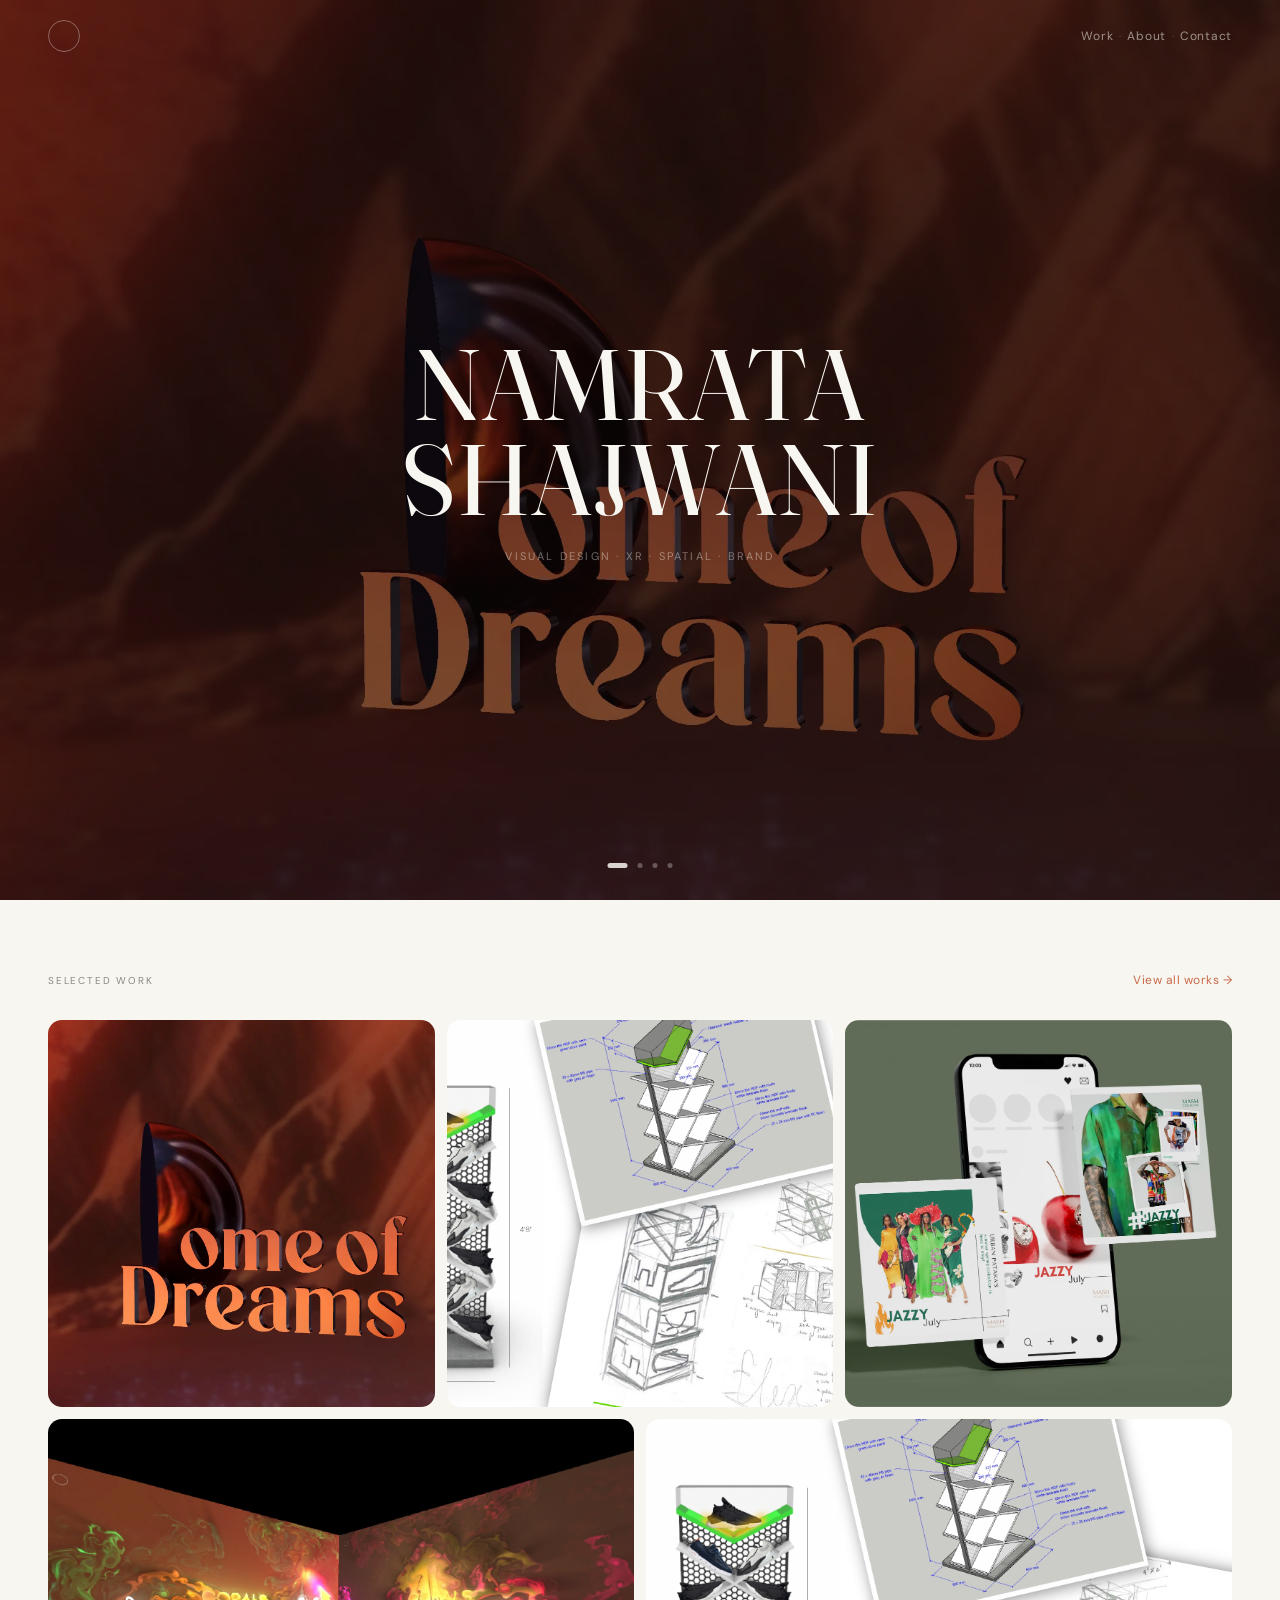
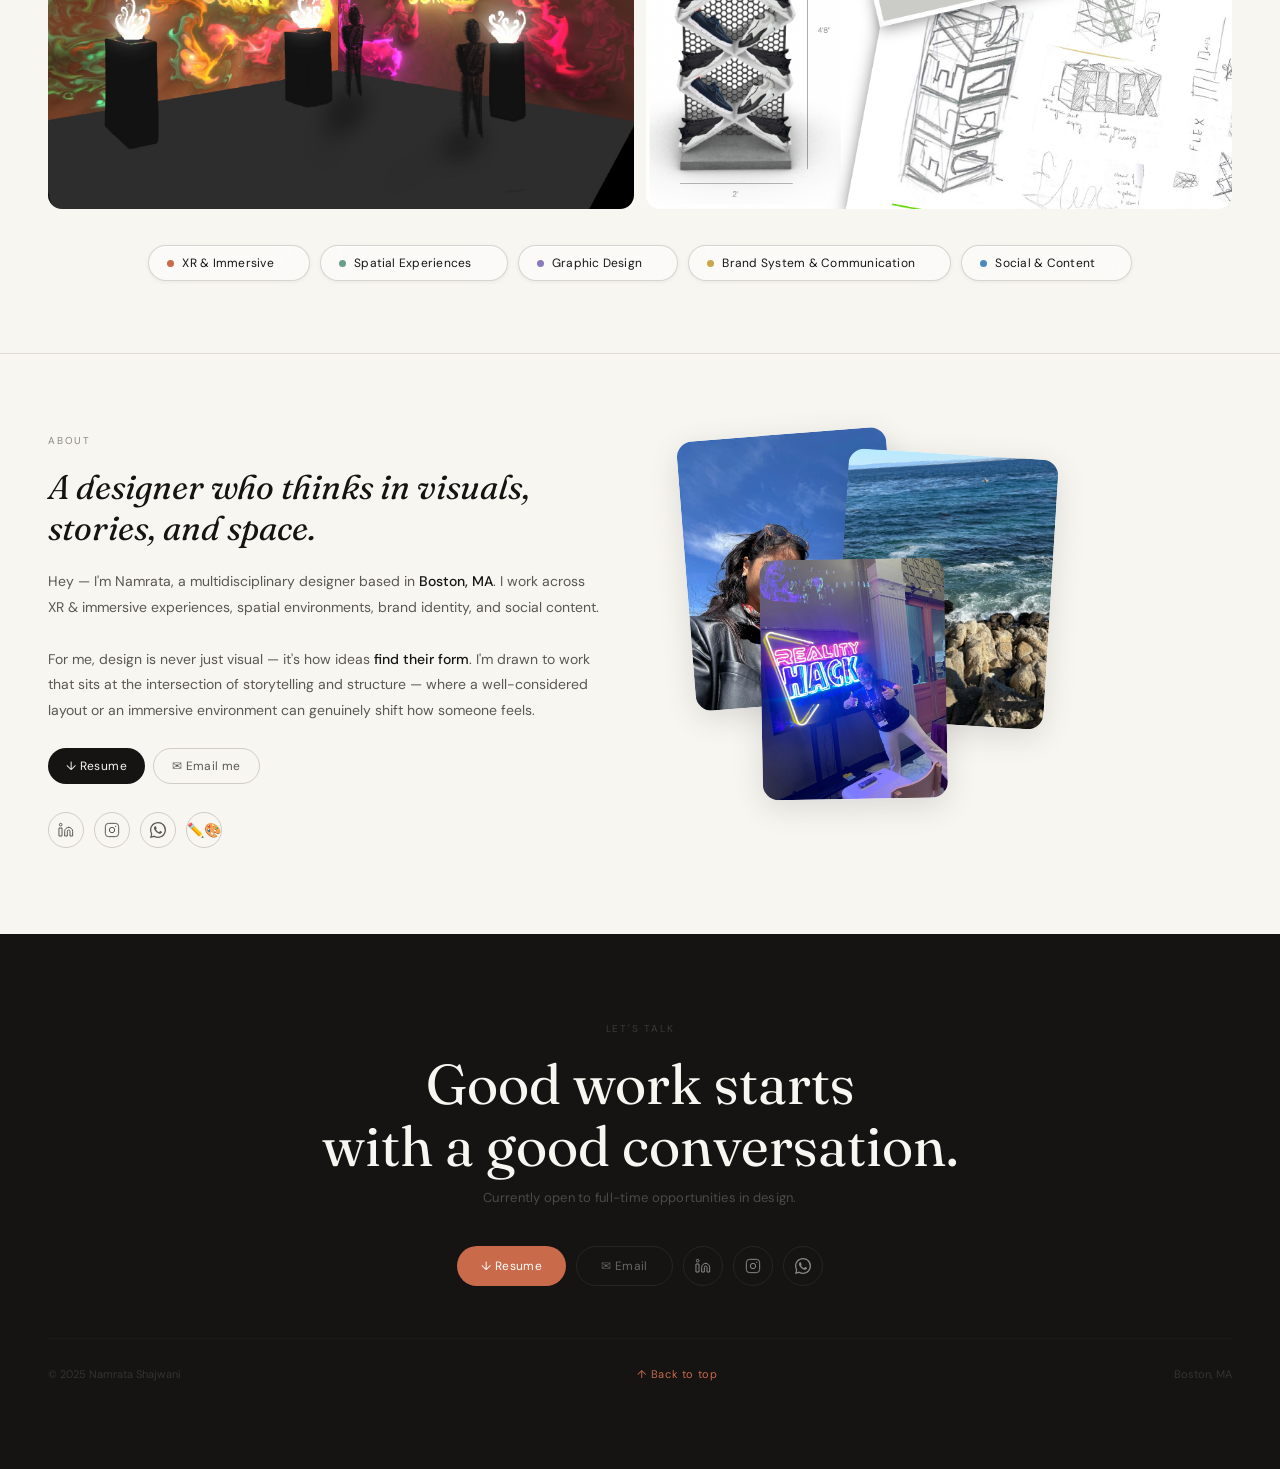
==== index.html @ a0617a24 "fix image paths and links" ====
<!DOCTYPE html>
<html lang="en">
<head>
<meta charset="UTF-8">
<meta name="viewport" content="width=device-width, initial-scale=1.0">
<title>Namrata Shajwani</title>
<link href="https://fonts.googleapis.com/css2?family=Fraunces:ital,wght@0,300;0,400;0,500;1,300;1,400&family=DM+Sans:wght@300;400;500&display=swap" rel="stylesheet">
<style>
*{box-sizing:border-box;margin:0;padding:0}
html{scroll-behavior:smooth}
body{background:#F8F6F1;font-family:'DM Sans',sans-serif;color:#151412}

/* NAV */
nav{position:fixed;top:0;left:0;right:0;z-index:100;padding:20px 48px;display:flex;justify-content:space-between;align-items:center;transition:background 0.4s,box-shadow 0.4s}
nav.scrolled{background:#F8F6F1;box-shadow:0 1px 0 #E0DDD7}
nav.scrolled .nav-circle{border-color:#C0BDB8}
nav.scrolled .nav-right a{color:#8A8880}
nav.scrolled .nav-sep{color:#C0BDB8}
nav.scrolled .nav-right a:hover{color:#151412}
.nav-circle{width:32px;height:32px;border-radius:50%;border:1.5px solid rgba(248,246,241,0.35);cursor:pointer;transition:all 0.3s;display:flex;align-items:center;justify-content:center;flex-shrink:0}
.nav-circle:hover{border-color:rgba(248,246,241,0.7);transform:scale(1.08)}
.nav-right{display:flex;align-items:center;gap:6px}
.nav-right a{font-size:12px;color:rgba(248,246,241,0.55);text-decoration:none;letter-spacing:0.06em;transition:color 0.2s;cursor:pointer}
.nav-right a:hover{color:rgba(248,246,241,0.95)}
nav.scrolled .nav-right a:hover{color:#151412}
.nav-sep{color:rgba(248,246,241,0.25);font-size:11px;transition:color 0.4s}

/* HERO */
.hero{position:relative;height:100vh;min-height:600px;overflow:hidden;display:flex;align-items:center;justify-content:center}
.slides{position:absolute;inset:0}
.slide{position:absolute;inset:0;opacity:0;transition:opacity 1.8s ease;background-size:cover;background-position:center}
.slide.active{opacity:1}
.hero-overlay{position:absolute;inset:0;background:rgba(10,9,8,0.55)}
.hero-content{position:relative;z-index:2;text-align:center;padding:0 24px}
.hero-name{font-family:'Fraunces',serif;font-size:clamp(48px,8.5vw,100px);font-weight:400;color:#F8F6F1;line-height:0.95;letter-spacing:0.01em;text-transform:uppercase}
.hero-sub{font-size:11px;color:rgba(248,246,241,0.42);letter-spacing:0.2em;margin-top:22px;text-transform:uppercase}
.hero-dots{position:absolute;bottom:32px;left:50%;transform:translateX(-50%);display:flex;gap:10px;z-index:3}
.dot{width:5px;height:5px;border-radius:50%;background:rgba(248,246,241,0.3);border:none;cursor:pointer;padding:0;transition:all 0.4s}
.dot.active{background:rgba(248,246,241,0.85);width:20px;border-radius:3px}

/* WORK SECTION */
.section{padding:72px 48px}
.sec-eyebrow-row{display:flex;justify-content:space-between;align-items:center;margin-bottom:32px}
.sec-eyebrow-row .label{font-size:10px;letter-spacing:0.18em;color:#8A8880;text-transform:uppercase}
.view-all{font-size:12px;color:#C96A4A;text-decoration:none;letter-spacing:0.04em;cursor:pointer;transition:opacity 0.2s}
.view-all:hover{opacity:0.7}

/* PROJECT GRID */
.grid-card{border-radius:14px;overflow:hidden;position:relative;cursor:pointer;background:#EAE8E2}
.row1-card{aspect-ratio:1/1}
.row2-card{aspect-ratio:3/2}
.grid-card img{width:100%;height:100%;object-fit:cover;display:block;transition:transform 0.6s ease}
.grid-card:hover img{transform:scale(1.05)}
.g-overlay{position:absolute;inset:0;background:linear-gradient(to top,rgba(10,9,8,0.88) 0%,rgba(10,9,8,0.1) 55%,transparent 100%);opacity:0;transition:opacity 0.35s}
.grid-card:hover .g-overlay{opacity:1}
.g-info{position:absolute;bottom:0;left:0;right:0;padding:18px 20px;transform:translateY(8px);opacity:0;transition:all 0.35s}
.grid-card:hover .g-info{opacity:1;transform:translateY(0)}
.g-cat{font-size:10px;letter-spacing:0.14em;color:#C96A4A;text-transform:uppercase;margin-bottom:4px}
.g-title{font-size:14px;font-weight:500;color:#F8F6F1;font-family:'DM Sans',sans-serif}

/* CATEGORY PILLS */
.cat-row{display:flex;gap:10px;flex-wrap:wrap;margin-top:36px;justify-content:center}
.cat-pill{padding:9px 18px;border-radius:100px;font-size:12px;color:#151412;cursor:pointer;border:1px solid rgba(180,175,168,0.5);background:rgba(255,255,255,0.45);backdrop-filter:blur(16px);-webkit-backdrop-filter:blur(16px);box-shadow:inset 0 1px 1px rgba(255,255,255,0.75),0 1px 4px rgba(0,0,0,0.06);transition:all 0.28s;display:flex;align-items:center;gap:8px;letter-spacing:0.02em}
.cat-pill:hover{background:rgba(255,255,255,0.7);box-shadow:inset 0 1px 1px rgba(255,255,255,0.9),0 2px 10px rgba(0,0,0,0.08);gap:14px}
.cat-pill:hover .arr{opacity:1;transform:translateX(0)}
.arr{opacity:0;transform:translateX(-8px);transition:all 0.28s;font-size:11px;color:#C96A4A}
.cdot{width:7px;height:7px;border-radius:50%;flex-shrink:0}

/* ABOUT */
.about-section{background:#F8F6F1;padding:80px 48px;border-top:1px solid #E0DDD7}
.about-grid{display:grid;grid-template-columns:1fr 1fr;gap:72px;align-items:start}
.about-eyebrow{font-size:10px;letter-spacing:0.18em;color:#8A8880;text-transform:uppercase;margin-bottom:20px}
.about-headline{font-family:'Fraunces',serif;font-size:clamp(22px,2.8vw,34px);font-weight:400;font-style:italic;color:#151412;line-height:1.2;margin-bottom:20px}
.about-body{font-size:14px;color:#5A5854;line-height:1.85;margin-bottom:24px}
.about-body strong{color:#151412;font-weight:500}
.about-actions{display:flex;gap:8px;flex-wrap:wrap;margin-bottom:28px}
.a-btn{padding:9px 18px;border-radius:100px;font-size:12px;font-family:'DM Sans',sans-serif;cursor:pointer;text-decoration:none;display:inline-flex;align-items:center;gap:7px;letter-spacing:0.03em;transition:all 0.2s;border:none}
.a-btn-solid{background:#151412;color:#F8F6F1}
.a-btn-solid:hover{background:#2a2825}
.a-btn-outline{background:transparent;border:1px solid #D0CDC8;color:#5A5854}
.a-btn-outline:hover{border-color:#8A8880;color:#151412}
.icon-link{width:36px;height:36px;border-radius:50%;border:1px solid #D0CDC8;display:inline-flex;align-items:center;justify-content:center;cursor:pointer;transition:all 0.2s;text-decoration:none;font-size:15px}
.icon-link:hover{border-color:#8A8880;background:#EAE8E2}

/* PHOTO STACK */
.photo-stack{position:relative;height:420px}
.photo-card{position:absolute;border-radius:16px;overflow:hidden;box-shadow:0 8px 32px rgba(0,0,0,0.12)}
.photo-card img{width:100%;height:100%;object-fit:cover;display:block}

/* CONTACT */
.contact{background:#151412;padding:88px 48px;text-align:center}
.contact-pre{font-size:10px;letter-spacing:0.18em;color:#3a3a3a;text-transform:uppercase;margin-bottom:18px}
.contact-head{font-family:'Fraunces',serif;font-size:clamp(28px,4.5vw,56px);font-weight:400;color:#F8F6F1;line-height:1.1;margin-bottom:12px}
.contact-sub{font-size:13px;color:#4a4a4a;margin-bottom:40px;letter-spacing:0.02em}
.c-btns{display:flex;gap:10px;justify-content:center;flex-wrap:wrap;margin-bottom:52px}
.c-btn{padding:11px 24px;border-radius:100px;font-size:12px;font-family:'DM Sans',sans-serif;cursor:pointer;transition:all 0.2s;text-decoration:none;display:inline-flex;align-items:center;gap:7px;letter-spacing:0.03em;border:none}
.c-btn-acc{background:#C96A4A;color:#fff}
.c-btn-acc:hover{background:#b55a3a}
.c-btn-gh{background:transparent;border:1px solid #252525;color:#666}
.c-btn-gh:hover{border-color:#555;color:#F8F6F1}
.c-icon{width:40px;height:40px;border-radius:50%;border:1px solid #252525;display:inline-flex;align-items:center;justify-content:center;cursor:pointer;transition:all 0.2s;text-decoration:none;font-size:16px}
.c-icon:hover{border-color:#555;background:#1e1e1e}
.contact-foot{display:flex;justify-content:space-between;align-items:center;padding-top:28px;border-top:1px solid #1a1a1a;font-size:11px;color:#333}
.back-btn{background:none;border:none;font-family:'DM Sans',sans-serif;font-size:11px;color:#C96A4A;cursor:pointer;letter-spacing:0.06em;transition:opacity 0.2s}
.back-btn:hover{opacity:0.7}
</style>
</head>
<body>

<!-- NAV -->
<nav id="nav">
  <div class="nav-circle" title="[ brainstorm space ]"></div>
  <div class="nav-right">
    <a href="#work">Work</a>
    <span class="nav-sep">·</span>
    <a href="#about">About</a>
    <span class="nav-sep">·</span>
    <a href="#contact">Contact</a>
  </div>
</nav>

<!-- HERO — replace filenames if yours differ -->
<div class="hero" id="hero">
  <div class="slides">
    <div class="slide active" style="background-image:url('images/dome-of-dreams.webp')"></div>
    <div class="slide" style="background-image:url('images/dome-interior.webp')"></div>
    <div class="slide" style="background-image:url('images/mash-collective.webp')"></div>
    <div class="slide" style="background-image:url('images/visual-merchandising.webp')"></div>
  </div>
  <div class="hero-overlay"></div>
  <div class="hero-content">
    <div class="hero-name">Namrata<br>Shajwani</div>
    <div class="hero-sub">Visual Design · XR · Spatial · Brand</div>
  </div>
  <div class="hero-dots">
    <button class="dot active" onclick="goSlide(0)"></button>
    <button class="dot" onclick="goSlide(1)"></button>
    <button class="dot" onclick="goSlide(2)"></button>
    <button class="dot" onclick="goSlide(3)"></button>
  </div>
</div>

<!-- WORK -->
<div class="section" id="work">
  <div class="sec-eyebrow-row">
    <span class="label">Selected Work</span>
    <a class="view-all">View all works →</a>
  </div>

  <div style="display:flex;flex-direction:column;gap:12px">
    <!-- Row 1: 3 cards -->
    <div style="display:grid;grid-template-columns:1fr 1fr 1fr;gap:12px">
      <div class="grid-card row1-card">
        <img src="images/dome-of-dreams.webp" alt="Dome of Dreams" loading="lazy">
        <div class="g-overlay"></div>
        <div class="g-info"><div class="g-cat">XR & Immersive</div><div class="g-title">Dome of Dreams</div></div>
      </div>
      <div class="grid-card row1-card">
        <img src="images/visual-merchandising.webp" alt="Visual Merchandising" loading="lazy">
        <div class="g-overlay"></div>
        <div class="g-info"><div class="g-cat">Spatial Experiences</div><div class="g-title">Visual Merchandising</div></div>
      </div>
      <div class="grid-card row1-card">
        <img src="images/mash-collective.webp" alt="Mash Collective" loading="lazy">
        <div class="g-overlay"></div>
        <div class="g-info"><div class="g-cat">Social & Content</div><div class="g-title">Mash Collective</div></div>
      </div>
    </div>
    <!-- Row 2: 2 cards -->
    <div style="display:grid;grid-template-columns:1fr 1fr;gap:12px">
      <div class="grid-card row2-card">
        <img src="images/dome-interior.webp" alt="Dome of Dreams Interior" loading="lazy">
        <div class="g-overlay"></div>
        <div class="g-info"><div class="g-cat">XR & Immersive</div><div class="g-title">Internship in the Afterlife</div></div>
      </div>
      <div class="grid-card row2-card">
        <img src="images/visual-merchandising.webp" alt="Northeastern" loading="lazy">
        <div class="g-overlay"></div>
        <div class="g-info"><div class="g-cat">Brand System & Comms</div><div class="g-title">Northeastern University</div></div>
      </div>
    </div>
  </div>

  <!-- Category pills -->
  <div class="cat-row">
    <div class="cat-pill"><span class="cdot" style="background:#C96A4A"></span>XR & Immersive<span class="arr">→</span></div>
    <div class="cat-pill"><span class="cdot" style="background:#6B9E8A"></span>Spatial Experiences<span class="arr">→</span></div>
    <div class="cat-pill"><span class="cdot" style="background:#8A7ABE"></span>Graphic Design<span class="arr">→</span></div>
    <div class="cat-pill"><span class="cdot" style="background:#C8A84A"></span>Brand System & Communication<span class="arr">→</span></div>
    <div class="cat-pill"><span class="cdot" style="background:#4A8ABE"></span>Social & Content<span class="arr">→</span></div>
  </div>
</div>

<!-- ABOUT -->
<div class="about-section" id="about">
  <div class="about-grid">

    <!-- LEFT -->
    <div>
      <div class="about-eyebrow">About</div>
      <div class="about-headline">A designer who thinks in visuals, stories, and space.</div>
      <div class="about-body">
        Hey — I'm Namrata, a multidisciplinary designer based in <strong>Boston, MA</strong>. I work across XR & immersive experiences, spatial environments, brand identity, and social content.<br><br>
        For me, design is never just visual — it's how ideas <strong>find their form</strong>. I'm drawn to work that sits at the intersection of storytelling and structure — where a well-considered layout or an immersive environment can genuinely shift how someone feels.
      </div>
      <div class="about-actions">
        <a class="a-btn a-btn-solid" href="assets/namrata-resume.pdf" target="_blank">↓ Resume</a>
        <a class="a-btn a-btn-outline" href="mailto:shajwaninamrata@gmail.com">✉ Email me</a>
      </div>
      <div style="display:flex;gap:10px;align-items:center">
        <a class="icon-link" href="https://linkedin.com/in/namratashajwani" target="_blank" title="LinkedIn">
          <svg width="16" height="16" viewBox="0 0 24 24" fill="none"><path d="M16 8a6 6 0 016 6v7h-4v-7a2 2 0 00-2-2 2 2 0 00-2 2v7h-4v-7a6 6 0 016-6zM2 9h4v12H2z" stroke="#5A5854" stroke-width="1.5" stroke-linecap="round" stroke-linejoin="round"/><circle cx="4" cy="4" r="2" stroke="#5A5854" stroke-width="1.5"/></svg>
        </a>
        <a class="icon-link" href="https://www.instagram.com/namrata3007?igsh=ZWR4N2hzYmZsYzd1&utm_source=qr" target="_blank" title="Instagram">
          <svg width="16" height="16" viewBox="0 0 24 24" fill="none"><rect x="2" y="2" width="20" height="20" rx="5" stroke="#5A5854" stroke-width="1.5"/><circle cx="12" cy="12" r="4" stroke="#5A5854" stroke-width="1.5"/><circle cx="17.5" cy="6.5" r="1" fill="#5A5854"/></svg>
        </a>
        <a class="icon-link" href="https://wa.me/16173188082" target="_blank" title="WhatsApp">
          <svg width="16" height="16" viewBox="0 0 24 24" fill="none"><path d="M20.52 3.48A11.93 11.93 0 0012 0C5.37 0 0 5.37 0 12c0 2.11.55 4.16 1.6 5.97L0 24l6.18-1.57A11.94 11.94 0 0012 24c6.63 0 12-5.37 12-12 0-3.2-1.25-6.22-3.48-8.52zM12 22c-1.85 0-3.66-.5-5.23-1.43l-.37-.22-3.87.98.99-3.76-.24-.38A9.94 9.94 0 012 12C2 6.48 6.48 2 12 2c2.67 0 5.18 1.04 7.07 2.93A9.93 9.93 0 0122 12c0 5.52-4.48 10-10 10zm5.48-7.44c-.3-.15-1.76-.87-2.03-.96-.27-.1-.47-.15-.67.15-.2.3-.77.96-.95 1.16-.17.2-.35.22-.65.07-.3-.15-1.27-.47-2.42-1.5-.9-.8-1.5-1.78-1.68-2.08-.17-.3-.02-.46.13-.61.14-.13.3-.35.45-.52.15-.18.2-.3.3-.5.1-.2.05-.37-.02-.52-.08-.15-.67-1.6-.91-2.2-.24-.57-.48-.5-.67-.5h-.57c-.2 0-.52.07-.79.37-.27.3-1.04 1.01-1.04 2.47 0 1.46 1.06 2.87 1.21 3.07.15.2 2.08 3.18 5.04 4.46.7.3 1.25.48 1.67.62.7.22 1.34.19 1.85.11.56-.08 1.76-.72 2-1.41.25-.7.25-1.29.17-1.41-.07-.12-.27-.2-.57-.35z" fill="#5A5854"/></svg>
        </a>
        <a class="icon-link" href="https://namratashajwani.myportfolio.com" target="_blank" title="Old Portfolio">
          <span style="font-size:14px">✏️🎨</span>
        </a>
      </div>
    </div>

    <!-- RIGHT: photo stack — your 3 real photos -->
    <div class="photo-stack">
      <!-- Photo 1: smoothie / casual — back left -->
      <div class="photo-card" style="width:210px;height:270px;top:0;left:10px;transform:rotate(-4.5deg);z-index:1">
        <img src="images/namrata-photo-1.webp" alt="Namrata Shajwani">
      </div>
      <!-- Photo 2: ocean rocks — back right -->
      <div class="photo-card" style="width:210px;height:270px;top:20px;left:165px;transform:rotate(3.5deg);z-index:2">
        <img src="images/namrata-photo-2.webp" alt="Namrata Shajwani">
      </div>
      <!-- Photo 3: Reality Hack — front center -->
      <div class="photo-card" style="width:185px;height:240px;top:125px;left:85px;transform:rotate(-1deg);z-index:3">
        <img src="images/namrata-photo-3.webp" alt="Namrata at MIT Reality Hack">
      </div>
    </div>

  </div>
</div>

<!-- CONTACT -->
<div class="contact" id="contact">
  <div class="contact-pre">Let's talk</div>
  <div class="contact-head">Good work starts<br>with a good conversation.</div>
  <div class="contact-sub">Currently open to full-time opportunities in design.</div>
  <div class="c-btns">
    <a class="c-btn c-btn-acc" href="images/namrata-resume.pdf" target="_blank">↓ Resume</a>
    <a class="c-btn c-btn-gh" href="mailto:shajwaninamrata@gmail.com">✉ Email</a>
    <a class="c-icon" href="https://www.linkedin.com/in/namrata-shajwani" target="_blank" title="LinkedIn">
      <svg width="16" height="16" viewBox="0 0 24 24" fill="none"><path d="M16 8a6 6 0 016 6v7h-4v-7a2 2 0 00-2-2 2 2 0 00-2 2v7h-4v-7a6 6 0 016-6zM2 9h4v12H2z" stroke="#888" stroke-width="1.5" stroke-linecap="round" stroke-linejoin="round"/><circle cx="4" cy="4" r="2" stroke="#888" stroke-width="1.5"/></svg>
    </a>
    <a class="c-icon" href="https://www.instagram.com/namrata3007?igsh=ZWR4N2hzYmZsYzd1&utm_source=qr" target="_blank" title="Instagram">
      <svg width="16" height="16" viewBox="0 0 24 24" fill="none"><rect x="2" y="2" width="20" height="20" rx="5" stroke="#888" stroke-width="1.5"/><circle cx="12" cy="12" r="4" stroke="#888" stroke-width="1.5"/><circle cx="17.5" cy="6.5" r="1" fill="#888"/></svg>
    </a>
    <a class="c-icon" href="https://wa.me/16173188082" target="_blank" title="WhatsApp">
      <svg width="16" height="16" viewBox="0 0 24 24" fill="none"><path d="M20.52 3.48A11.93 11.93 0 0012 0C5.37 0 0 5.37 0 12c0 2.11.55 4.16 1.6 5.97L0 24l6.18-1.57A11.94 11.94 0 0012 24c6.63 0 12-5.37 12-12 0-3.2-1.25-6.22-3.48-8.52zM12 22c-1.85 0-3.66-.5-5.23-1.43l-.37-.22-3.87.98.99-3.76-.24-.38A9.94 9.94 0 012 12C2 6.48 6.48 2 12 2c2.67 0 5.18 1.04 7.07 2.93A9.93 9.93 0 0122 12c0 5.52-4.48 10-10 10zm5.48-7.44c-.3-.15-1.76-.87-2.03-.96-.27-.1-.47-.15-.67.15-.2.3-.77.96-.95 1.16-.17.2-.35.22-.65.07-.3-.15-1.27-.47-2.42-1.5-.9-.8-1.5-1.78-1.68-2.08-.17-.3-.02-.46.13-.61.14-.13.3-.35.45-.52.15-.18.2-.3.3-.5.1-.2.05-.37-.02-.52-.08-.15-.67-1.6-.91-2.2-.24-.57-.48-.5-.67-.5h-.57c-.2 0-.52.07-.79.37-.27.3-1.04 1.01-1.04 2.47 0 1.46 1.06 2.87 1.21 3.07.15.2 2.08 3.18 5.04 4.46.7.3 1.25.48 1.67.62.7.22 1.34.19 1.85.11.56-.08 1.76-.72 2-1.41.25-.7.25-1.29.17-1.41-.07-.12-.27-.2-.57-.35z" fill="#888"/></svg>
    </a>
  </div>
  <div class="contact-foot">
    <span>© 2025 Namrata Shajwani</span>
    <button class="back-btn" onclick="window.scrollTo({top:0,behavior:'smooth'})">↑ Back to top</button>
    <span>Boston, MA</span>
  </div>
</div>

<script>
let cur=0;
const slides=document.querySelectorAll('.slide');
const dots=document.querySelectorAll('.dot');
function goSlide(n){
  slides[cur].classList.remove('active');
  dots[cur].classList.remove('active');
  cur=n;
  slides[cur].classList.add('active');
  dots[cur].classList.add('active');
}
setInterval(()=>goSlide((cur+1)%slides.length),4000);

const nav=document.getElementById('nav');
window.addEventListener('scroll',()=>{
  nav.classList.toggle('scrolled',window.scrollY>window.innerHeight*0.85);
});
</script>
</body>
</html>
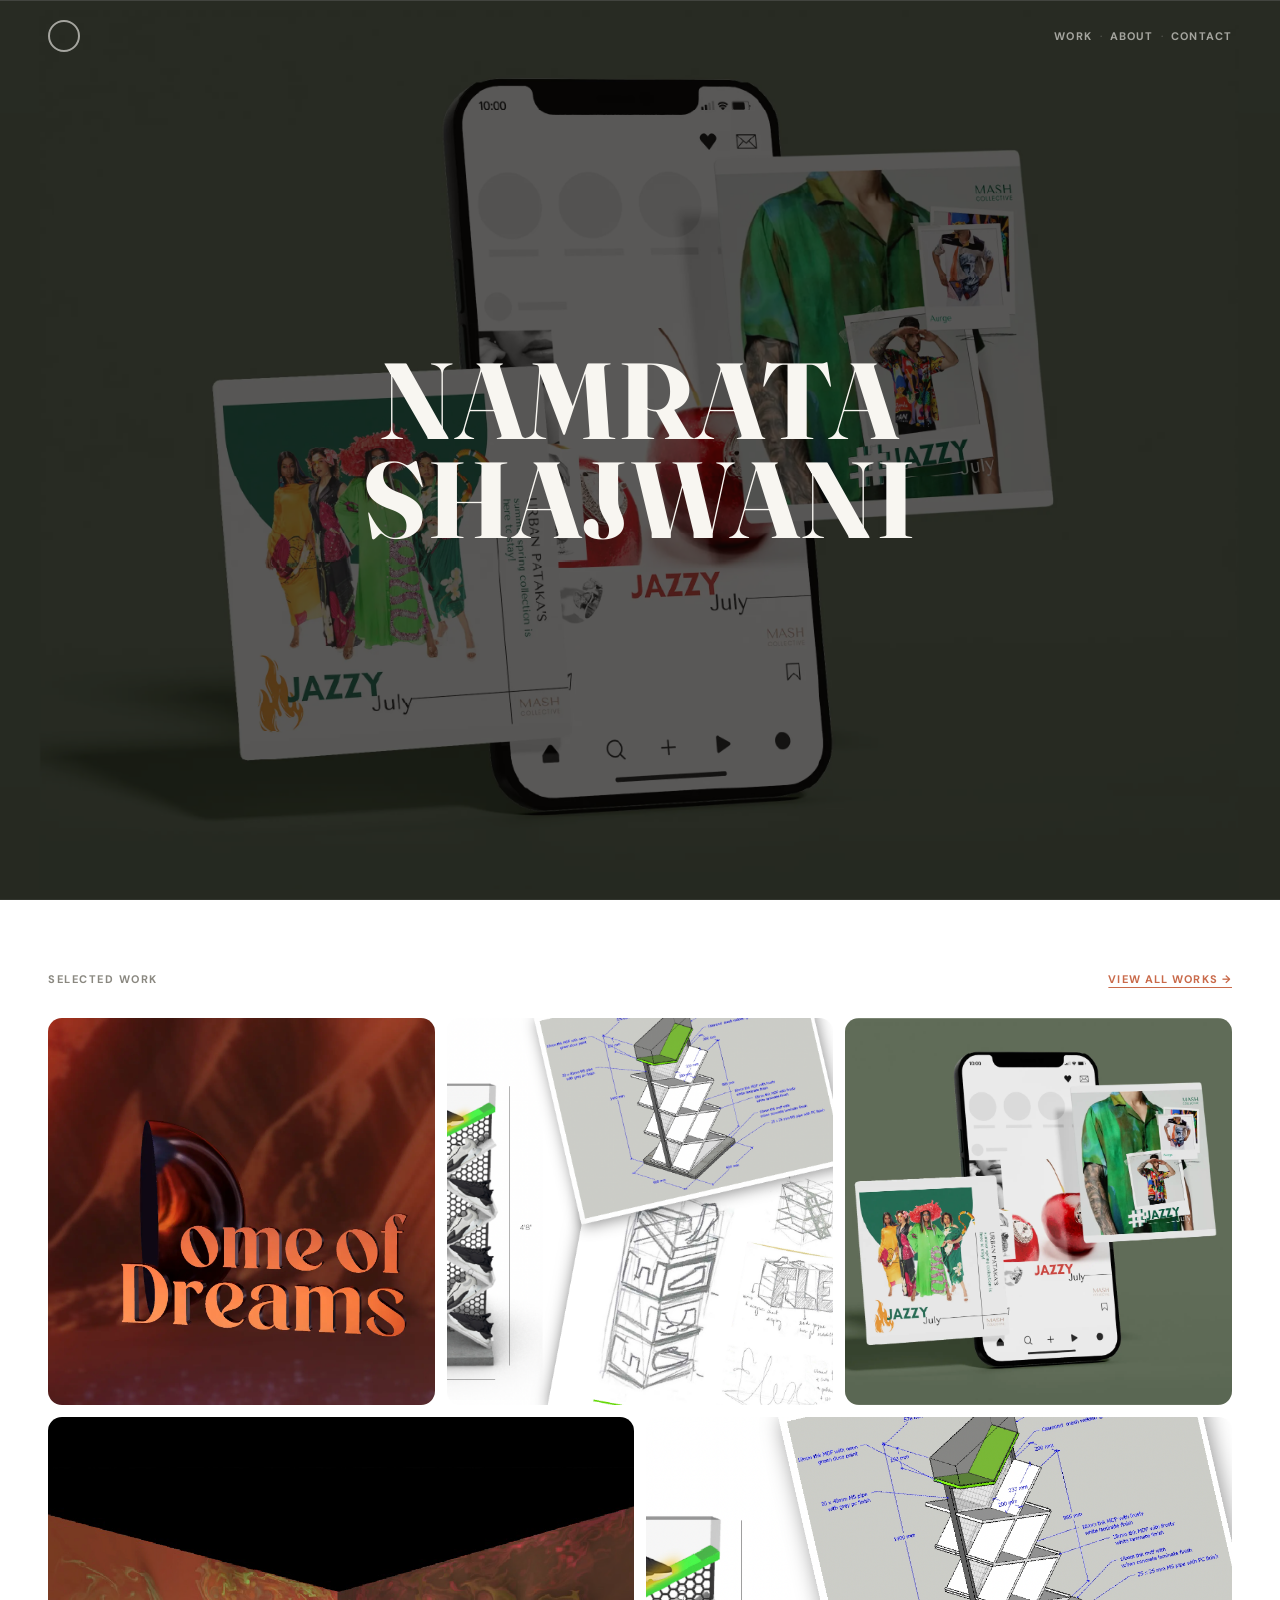
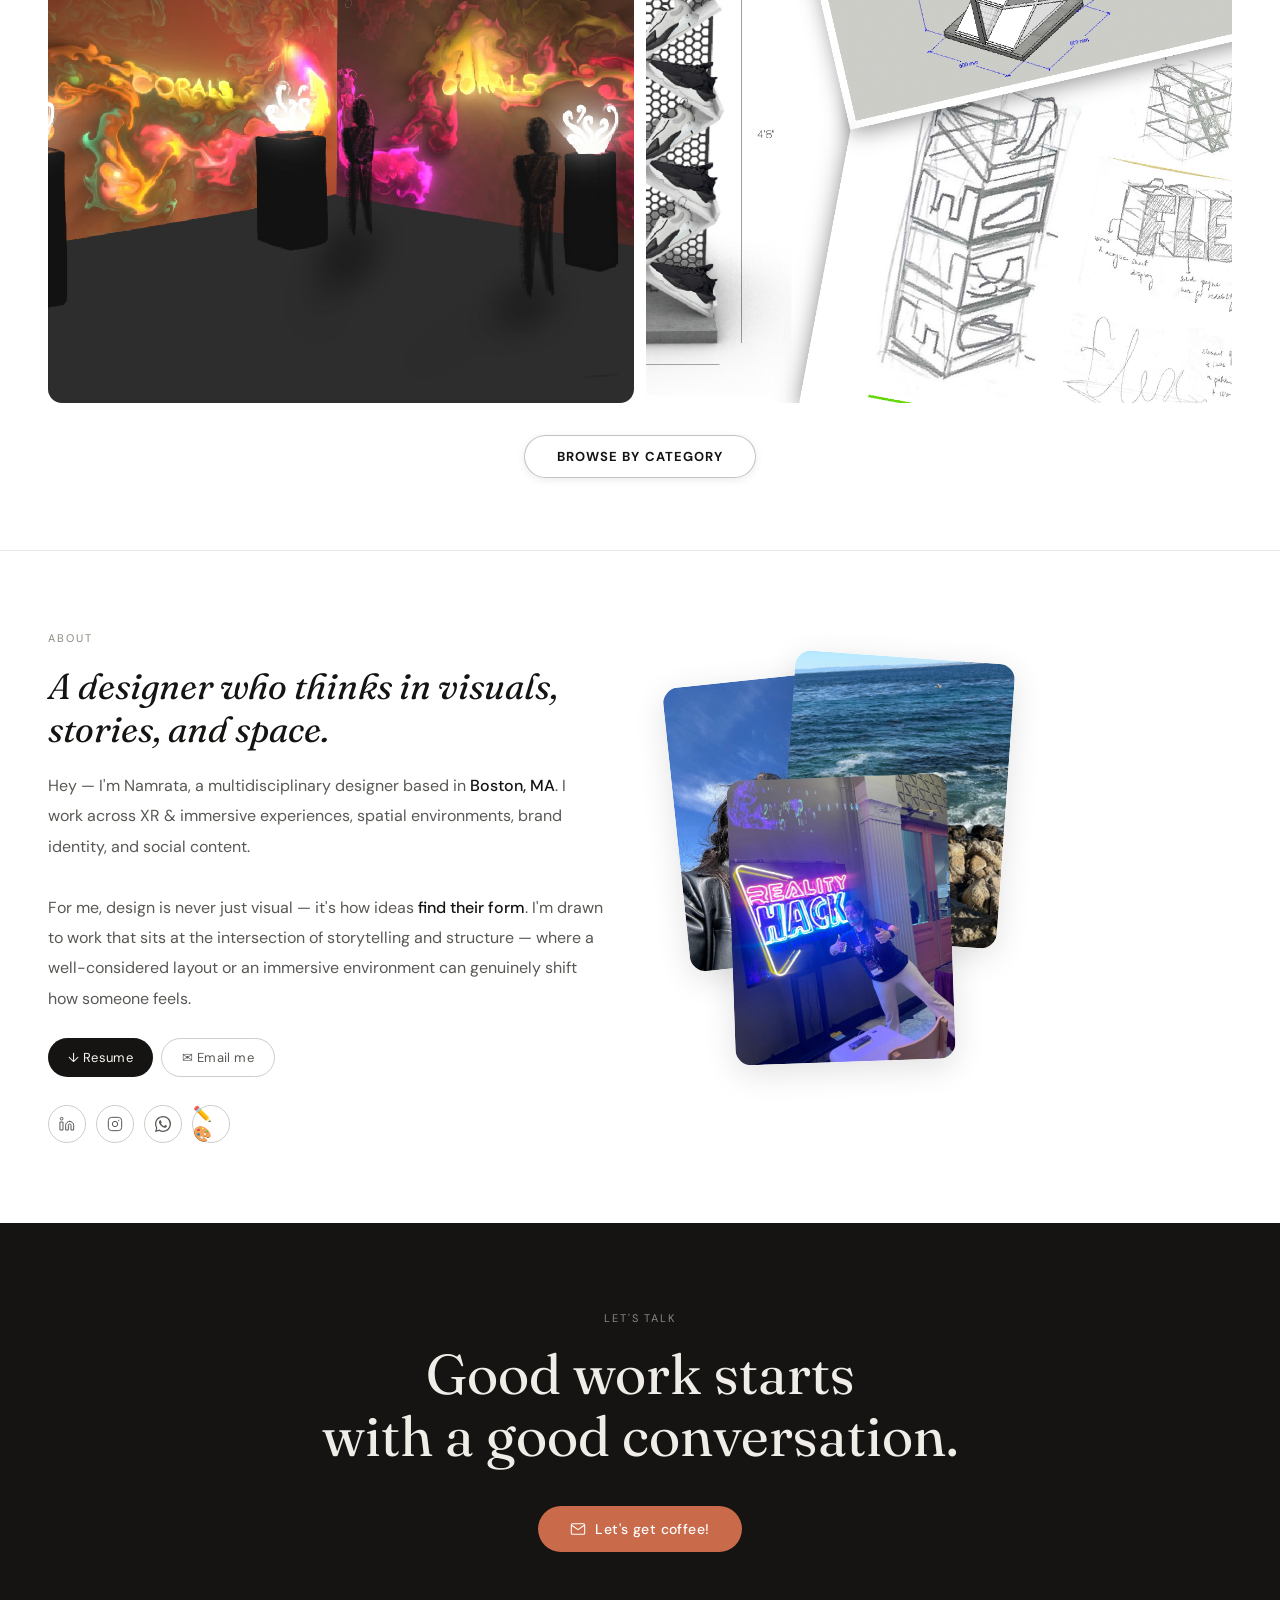
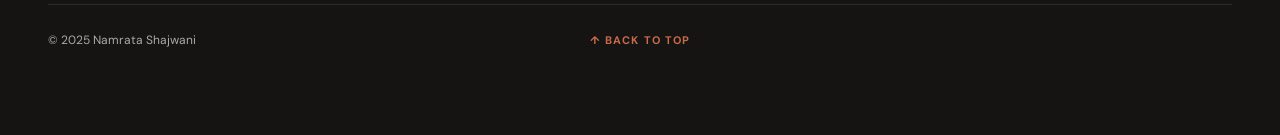
==== commit fc0c0438: "updated: interactions, responsive versions, color, contact, about page" ====
--- a/index.html
+++ b/index.html
@@ -4,112 +4,223 @@
 <meta charset="UTF-8">
 <meta name="viewport" content="width=device-width, initial-scale=1.0">
 <title>Namrata Shajwani</title>
-<link href="https://fonts.googleapis.com/css2?family=Fraunces:ital,wght@0,300;0,400;0,500;1,300;1,400&family=DM+Sans:wght@300;400;500&display=swap" rel="stylesheet">
+<link href="https://fonts.googleapis.com/css2?family=Fraunces:ital,wght@0,300;0,400;0,500;0,700;1,300;1,400&family=DM+Sans:wght@300;400;500;700&display=swap" rel="stylesheet">
 <style>
 *{box-sizing:border-box;margin:0;padding:0}
 html{scroll-behavior:smooth}
-body{background:#F8F6F1;font-family:'DM Sans',sans-serif;color:#151412}
+body{background:#fff;font-family:'DM Sans',sans-serif;color:#151412;overflow-x:hidden}
 
 /* NAV */
-nav{position:fixed;top:0;left:0;right:0;z-index:100;padding:20px 48px;display:flex;justify-content:space-between;align-items:center;transition:background 0.4s,box-shadow 0.4s}
-nav.scrolled{background:#F8F6F1;box-shadow:0 1px 0 #E0DDD7}
-nav.scrolled .nav-circle{border-color:#C0BDB8}
+nav{position:fixed;top:0;left:0;right:0;z-index:100;padding:20px 48px;display:flex;justify-content:space-between;align-items:center;transition:background .4s,box-shadow .4s}
+nav.scrolled{background:#fff;box-shadow:0 1px 0 #E0DDD7}
+.nav-circle{width:32px;height:32px;border-radius:50%;border:2px solid rgba(248,246,241,.6);cursor:pointer;transition:all .3s;display:flex;align-items:center;justify-content:center;flex-shrink:0;position:relative}
+.nav-circle:hover{transform:scale(1.1)}
+nav.scrolled .nav-circle{border-color:#999}
+.nav-circle.advancing{animation:pulse .3s ease}
+@keyframes pulse{0%{transform:scale(1)}50%{transform:scale(1.2)}100%{transform:scale(1)}}
+.home-icon{opacity:0;transition:opacity .3s;position:absolute;display:flex;align-items:center;justify-content:center}
+nav.scrolled .home-icon{opacity:1}
+.nav-right{display:flex;align-items:center;gap:8px}
+.nav-right a{font-size:11px;font-weight:700;color:rgba(248,246,241,.6);text-decoration:none;letter-spacing:.1em;text-transform:uppercase;transition:color .2s;cursor:pointer}
+.nav-right a:hover{color:rgba(248,246,241,1)}
 nav.scrolled .nav-right a{color:#8A8880}
+nav.scrolled .nav-right a:hover{color:#151412}
+.nav-sep{color:rgba(248,246,241,.3);font-size:11px;transition:color .4s}
 nav.scrolled .nav-sep{color:#C0BDB8}
-nav.scrolled .nav-right a:hover{color:#151412}
-.nav-circle{width:32px;height:32px;border-radius:50%;border:1.5px solid rgba(248,246,241,0.35);cursor:pointer;transition:all 0.3s;display:flex;align-items:center;justify-content:center;flex-shrink:0}
-.nav-circle:hover{border-color:rgba(248,246,241,0.7);transform:scale(1.08)}
-.nav-right{display:flex;align-items:center;gap:6px}
-.nav-right a{font-size:12px;color:rgba(248,246,241,0.55);text-decoration:none;letter-spacing:0.06em;transition:color 0.2s;cursor:pointer}
-.nav-right a:hover{color:rgba(248,246,241,0.95)}
-nav.scrolled .nav-right a:hover{color:#151412}
-.nav-sep{color:rgba(248,246,241,0.25);font-size:11px;transition:color 0.4s}
 
 /* HERO */
-.hero{position:relative;height:100vh;min-height:600px;overflow:hidden;display:flex;align-items:center;justify-content:center}
+.hero{position:relative;height:100vh;min-height:520px;overflow:hidden;display:flex;align-items:center;justify-content:center}
 .slides{position:absolute;inset:0}
 .slide{position:absolute;inset:0;opacity:0;transition:opacity 1.8s ease;background-size:cover;background-position:center}
 .slide.active{opacity:1}
-.hero-overlay{position:absolute;inset:0;background:rgba(10,9,8,0.55)}
-.hero-content{position:relative;z-index:2;text-align:center;padding:0 24px}
-.hero-name{font-family:'Fraunces',serif;font-size:clamp(48px,8.5vw,100px);font-weight:400;color:#F8F6F1;line-height:0.95;letter-spacing:0.01em;text-transform:uppercase}
-.hero-sub{font-size:11px;color:rgba(248,246,241,0.42);letter-spacing:0.2em;margin-top:22px;text-transform:uppercase}
-.hero-dots{position:absolute;bottom:32px;left:50%;transform:translateX(-50%);display:flex;gap:10px;z-index:3}
-.dot{width:5px;height:5px;border-radius:50%;background:rgba(248,246,241,0.3);border:none;cursor:pointer;padding:0;transition:all 0.4s}
-.dot.active{background:rgba(248,246,241,0.85);width:20px;border-radius:3px}
+.hero-overlay{position:absolute;inset:0;background:rgba(8,7,6,.64)}
+.hero-content{position:relative;z-index:2;text-align:center;padding:0 24px;pointer-events:none}
+.hero-name{font-family:'Fraunces',serif;font-size:clamp(44px,9vw,108px);font-weight:700;color:#F8F6F1;line-height:.92;letter-spacing:.01em;text-transform:uppercase}
 
 /* WORK SECTION */
 .section{padding:72px 48px}
 .sec-eyebrow-row{display:flex;justify-content:space-between;align-items:center;margin-bottom:32px}
-.sec-eyebrow-row .label{font-size:10px;letter-spacing:0.18em;color:#8A8880;text-transform:uppercase}
-.view-all{font-size:12px;color:#C96A4A;text-decoration:none;letter-spacing:0.04em;cursor:pointer;transition:opacity 0.2s}
-.view-all:hover{opacity:0.7}
-
-/* PROJECT GRID */
-.grid-card{border-radius:14px;overflow:hidden;position:relative;cursor:pointer;background:#EAE8E2}
-.row1-card{aspect-ratio:1/1}
-.row2-card{aspect-ratio:3/2}
-.grid-card img{width:100%;height:100%;object-fit:cover;display:block;transition:transform 0.6s ease}
-.grid-card:hover img{transform:scale(1.05)}
-.g-overlay{position:absolute;inset:0;background:linear-gradient(to top,rgba(10,9,8,0.88) 0%,rgba(10,9,8,0.1) 55%,transparent 100%);opacity:0;transition:opacity 0.35s}
+.sec-label{font-size:11px;font-weight:700;letter-spacing:.14em;color:#8A8880;text-transform:uppercase}
+.view-all{font-size:11px;font-weight:700;color:#C96A4A;text-decoration:underline;text-underline-offset:4px;letter-spacing:.1em;text-transform:uppercase;cursor:pointer;transition:opacity .2s}
+.view-all:hover{opacity:.7}
+
+/* PROJECT GRID — 3 top, 2 bottom, all 1:1 */
+.proj-rows{display:flex;flex-direction:column;gap:12px}
+.proj-row{display:grid;gap:12px}
+.proj-row.r3{grid-template-columns:repeat(3,1fr)}
+.proj-row.r2{grid-template-columns:repeat(2,1fr)}
+.grid-card{border-radius:14px;overflow:hidden;position:relative;cursor:pointer;background:#EAE8E2;aspect-ratio:1/1}
+.grid-card img{width:100%;height:100%;object-fit:cover;display:block;transition:transform .6s ease}
+.grid-card:hover img{transform:scale(1.06)}
+.g-overlay{position:absolute;inset:0;background:linear-gradient(to top,rgba(10,9,8,.88) 0%,rgba(10,9,8,.1) 55%,transparent 100%);opacity:0;transition:opacity .35s}
 .grid-card:hover .g-overlay{opacity:1}
-.g-info{position:absolute;bottom:0;left:0;right:0;padding:18px 20px;transform:translateY(8px);opacity:0;transition:all 0.35s}
+.g-info{position:absolute;bottom:0;left:0;right:0;padding:18px 20px;transform:translateY(8px);opacity:0;transition:all .35s}
 .grid-card:hover .g-info{opacity:1;transform:translateY(0)}
-.g-cat{font-size:10px;letter-spacing:0.14em;color:#C96A4A;text-transform:uppercase;margin-bottom:4px}
-.g-title{font-size:14px;font-weight:500;color:#F8F6F1;font-family:'DM Sans',sans-serif}
-
-/* CATEGORY PILLS */
-.cat-row{display:flex;gap:10px;flex-wrap:wrap;margin-top:36px;justify-content:center}
-.cat-pill{padding:9px 18px;border-radius:100px;font-size:12px;color:#151412;cursor:pointer;border:1px solid rgba(180,175,168,0.5);background:rgba(255,255,255,0.45);backdrop-filter:blur(16px);-webkit-backdrop-filter:blur(16px);box-shadow:inset 0 1px 1px rgba(255,255,255,0.75),0 1px 4px rgba(0,0,0,0.06);transition:all 0.28s;display:flex;align-items:center;gap:8px;letter-spacing:0.02em}
-.cat-pill:hover{background:rgba(255,255,255,0.7);box-shadow:inset 0 1px 1px rgba(255,255,255,0.9),0 2px 10px rgba(0,0,0,0.08);gap:14px}
-.cat-pill:hover .arr{opacity:1;transform:translateX(0)}
-.arr{opacity:0;transform:translateX(-8px);transition:all 0.28s;font-size:11px;color:#C96A4A}
-.cdot{width:7px;height:7px;border-radius:50%;flex-shrink:0}
+.g-cat{font-size:10px;letter-spacing:.14em;color:#C96A4A;text-transform:uppercase;margin-bottom:4px}
+.g-title{font-size:14px;font-weight:500;color:#F8F6F1}
+
+/* CATEGORY */
+.cat-wrap{margin-top:32px;display:flex;justify-content:center}
+.cat-zone{position:relative;display:inline-flex;flex-direction:column;align-items:center}
+
+.cat-dim{position:fixed;inset:0;background:rgba(255,255,255,0);pointer-events:none;transition:background .4s;z-index:50}
+.cat-dim.active{background:rgba(255,255,255,.72);pointer-events:auto}
+
+.browse-pill{position:relative;z-index:52;padding:12px 32px;border-radius:100px;font-size:13px;font-weight:700;letter-spacing:.08em;text-transform:uppercase;color:#151412;cursor:pointer;
+  border:1px solid rgba(150,145,138,.55);background:rgba(255,255,255,.55);
+  backdrop-filter:blur(16px);-webkit-backdrop-filter:blur(16px);
+  box-shadow:inset 0 1px 1px rgba(255,255,255,.8),0 2px 8px rgba(0,0,0,.08);
+  transition:box-shadow .25s,background .25s;user-select:none;white-space:nowrap}
+.browse-pill:hover,.browse-pill.open{
+  background:rgba(255,255,255,.9);
+  box-shadow:inset 0 1px 1px rgba(255,255,255,.9),0 6px 20px rgba(0,0,0,.13)}
+
+.cat-pills-group{
+  position:absolute;bottom:calc(100% + 10px);left:50%;transform:translateX(-50%);
+  display:flex;gap:8px;flex-wrap:wrap;justify-content:center;
+  z-index:53;pointer-events:none;width:max-content;max-width:90vw}
+
+.cat-pill{
+  padding:10px 20px;border-radius:100px;font-size:13px;font-weight:500;color:#151412;cursor:pointer;
+  border:1px solid rgba(150,145,138,.5);background:rgba(255,255,255,.75);
+  backdrop-filter:blur(16px);-webkit-backdrop-filter:blur(16px);
+  box-shadow:0 2px 8px rgba(0,0,0,.08);
+  display:flex;align-items:center;white-space:nowrap;
+  opacity:0;transform:translateY(14px) scale(.93);
+  transition:opacity .32s,transform .32s,box-shadow .22s,background .2s,text-decoration .1s;
+  pointer-events:none;text-decoration:none}
+.cat-pill.visible{opacity:1;transform:translateY(0) scale(1);pointer-events:auto}
+.cat-pill:hover{
+  background:rgba(255,255,255,.98);
+  text-decoration:underline;text-underline-offset:3px;
+  box-shadow:0 6px 20px rgba(0,0,0,.13)}
+.cat-pill:nth-child(1){transition-delay:.20s}
+.cat-pill:nth-child(2){transition-delay:.13s}
+.cat-pill:nth-child(3){transition-delay:.06s}
+.cat-pill:nth-child(4){transition-delay:.13s}
+.cat-pill:nth-child(5){transition-delay:.20s}
 
 /* ABOUT */
-.about-section{background:#F8F6F1;padding:80px 48px;border-top:1px solid #E0DDD7}
-.about-grid{display:grid;grid-template-columns:1fr 1fr;gap:72px;align-items:start}
-.about-eyebrow{font-size:10px;letter-spacing:0.18em;color:#8A8880;text-transform:uppercase;margin-bottom:20px}
-.about-headline{font-family:'Fraunces',serif;font-size:clamp(22px,2.8vw,34px);font-weight:400;font-style:italic;color:#151412;line-height:1.2;margin-bottom:20px}
-.about-body{font-size:14px;color:#5A5854;line-height:1.85;margin-bottom:24px}
+.about-section{background:#fff;padding:80px 48px;border-top:1px solid #E8E6E0}
+.about-grid{display:grid;grid-template-columns:1fr 1fr;gap:72px;align-items:center}
+.about-eyebrow{font-size:11px;letter-spacing:.18em;color:#8A8880;text-transform:uppercase;margin-bottom:20px}
+.about-headline{font-family:'Fraunces',serif;font-size:clamp(24px,3vw,36px);font-weight:400;font-style:italic;color:#151412;line-height:1.2;margin-bottom:20px}
+.about-body{font-size:16px;color:#5A5854;line-height:1.9;margin-bottom:24px}
 .about-body strong{color:#151412;font-weight:500}
 .about-actions{display:flex;gap:8px;flex-wrap:wrap;margin-bottom:28px}
-.a-btn{padding:9px 18px;border-radius:100px;font-size:12px;font-family:'DM Sans',sans-serif;cursor:pointer;text-decoration:none;display:inline-flex;align-items:center;gap:7px;letter-spacing:0.03em;transition:all 0.2s;border:none}
+.a-btn{padding:10px 20px;border-radius:100px;font-size:13px;font-family:'DM Sans',sans-serif;cursor:pointer;text-decoration:none;display:inline-flex;align-items:center;gap:7px;letter-spacing:.03em;transition:all .2s;border:none}
 .a-btn-solid{background:#151412;color:#F8F6F1}
 .a-btn-solid:hover{background:#2a2825}
 .a-btn-outline{background:transparent;border:1px solid #D0CDC8;color:#5A5854}
 .a-btn-outline:hover{border-color:#8A8880;color:#151412}
-.icon-link{width:36px;height:36px;border-radius:50%;border:1px solid #D0CDC8;display:inline-flex;align-items:center;justify-content:center;cursor:pointer;transition:all 0.2s;text-decoration:none;font-size:15px}
-.icon-link:hover{border-color:#8A8880;background:#EAE8E2}
+.icon-link{width:38px;height:38px;border-radius:50%;border:1px solid #D0CDC8;display:inline-flex;align-items:center;justify-content:center;cursor:pointer;transition:all .2s;text-decoration:none;font-size:15px}
+.icon-link:hover{border-color:#8A8880;background:#F0EDE8}
 
 /* PHOTO STACK */
-.photo-stack{position:relative;height:420px}
-.photo-card{position:absolute;border-radius:16px;overflow:hidden;box-shadow:0 8px 32px rgba(0,0,0,0.12)}
-.photo-card img{width:100%;height:100%;object-fit:cover;display:block}
+.photo-stack-wrap{position:relative;height:460px;width:100%}
+.p-card{position:absolute;border-radius:16px;overflow:hidden;box-shadow:0 8px 32px rgba(0,0,0,.12);cursor:grab;transition:box-shadow .3s}
+.p-card:active{cursor:grabbing}
+.p-card img{width:100%;height:100%;object-fit:cover;display:block;pointer-events:none;background:#EAE8E2}
+.p-card:hover{box-shadow:0 16px 48px rgba(0,0,0,.18)}
 
 /* CONTACT */
 .contact{background:#151412;padding:88px 48px;text-align:center}
-.contact-pre{font-size:10px;letter-spacing:0.18em;color:#3a3a3a;text-transform:uppercase;margin-bottom:18px}
-.contact-head{font-family:'Fraunces',serif;font-size:clamp(28px,4.5vw,56px);font-weight:400;color:#F8F6F1;line-height:1.1;margin-bottom:12px}
-.contact-sub{font-size:13px;color:#4a4a4a;margin-bottom:40px;letter-spacing:0.02em}
+.contact-pre{font-size:11px;letter-spacing:.18em;color:#888;text-transform:uppercase;margin-bottom:18px}
+.contact-head{font-family:'Fraunces',serif;font-size:clamp(28px,4.5vw,56px);font-weight:400;color:#F0EDE8;line-height:1.1;margin-bottom:40px}
 .c-btns{display:flex;gap:10px;justify-content:center;flex-wrap:wrap;margin-bottom:52px}
-.c-btn{padding:11px 24px;border-radius:100px;font-size:12px;font-family:'DM Sans',sans-serif;cursor:pointer;transition:all 0.2s;text-decoration:none;display:inline-flex;align-items:center;gap:7px;letter-spacing:0.03em;border:none}
-.c-btn-acc{background:#C96A4A;color:#fff}
-.c-btn-acc:hover{background:#b55a3a}
-.c-btn-gh{background:transparent;border:1px solid #252525;color:#666}
-.c-btn-gh:hover{border-color:#555;color:#F8F6F1}
-.c-icon{width:40px;height:40px;border-radius:50%;border:1px solid #252525;display:inline-flex;align-items:center;justify-content:center;cursor:pointer;transition:all 0.2s;text-decoration:none;font-size:16px}
-.c-icon:hover{border-color:#555;background:#1e1e1e}
-.contact-foot{display:flex;justify-content:space-between;align-items:center;padding-top:28px;border-top:1px solid #1a1a1a;font-size:11px;color:#333}
-.back-btn{background:none;border:none;font-family:'DM Sans',sans-serif;font-size:11px;color:#C96A4A;cursor:pointer;letter-spacing:0.06em;transition:opacity 0.2s}
-.back-btn:hover{opacity:0.7}
+.c-btn-coffee{padding:14px 32px;border-radius:100px;font-size:14px;font-family:'DM Sans',sans-serif;font-weight:500;cursor:pointer;transition:all .2s;text-decoration:none;display:inline-flex;align-items:center;gap:9px;letter-spacing:.03em;border:none;background:#C96A4A;color:#fff}
+.c-btn-coffee:hover{background:#b55a3a;transform:scale(1.02)}
+.contact-foot{display:flex;justify-content:center;align-items:center;padding-top:28px;border-top:1px solid #2a2a2a;font-size:12px;color:#aaa;position:relative}
+.contact-copy{position:absolute;left:0;font-size:12px;color:#aaa}
+.back-btn{background:none;border:none;font-family:'DM Sans',sans-serif;font-size:11px;font-weight:700;letter-spacing:.1em;text-transform:uppercase;color:#C96A4A;cursor:pointer}
+
+/* ── RESPONSIVE ── */
+@media(max-width:1024px){
+  nav{padding:18px 32px}
+  .section{padding:56px 32px}
+  .about-section{padding:64px 32px}
+  .contact{padding:72px 32px}
+  .about-grid{gap:40px}
+  .photo-stack-wrap{height:380px}
+}
+
+@media(max-width:768px){
+  nav{padding:16px 20px}
+  .section{padding:48px 20px}
+  .about-section{padding:56px 20px 80px}
+  .contact{padding:64px 20px 80px}
+  .hero-name{font-size:clamp(40px,12vw,72px)}
+
+  /* projects: 2 col on tablet */
+  .proj-row.r3{grid-template-columns:repeat(2,1fr)}
+  .proj-row.r2{grid-template-columns:repeat(2,1fr)}
+
+  /* about stacks vertically */
+  .about-grid{grid-template-columns:1fr;gap:48px}
+  .photo-stack-wrap{height:340px;margin-bottom:40px}
+
+  /* contact footer stacks */
+  .contact-foot{flex-direction:column;gap:12px;text-align:center}
+  .contact-copy{position:static;order:2}
+  .back-btn{order:1}
+
+  /* cat pills wrap */
+  .cat-pills-group{flex-wrap:wrap;gap:6px;max-width:80vw}
+}
+
+@media(max-width:480px){
+  nav{padding:14px 16px}
+  .section{padding:40px 16px}
+  .about-section{padding:48px 16px 80px}
+  .contact{padding:56px 16px 72px}
+  .hero-name{font-size:clamp(36px,13vw,60px)}
+
+  /* all 5 projects single col, same 1:1 ratio */
+  .proj-row.r3,.proj-row.r2{grid-template-columns:1fr}
+  .grid-card{aspect-ratio:1/1}
+
+  .photo-stack-wrap{height:280px;margin-bottom:40px}
+  .p-card{width:160px!important;height:210px!important}
+
+  .nav-sep{display:none}
+  .nav-right{gap:12px}
+  .nav-right a{font-size:10px}
+
+  /* cat pills — vertical list, no scroll */
+  .cat-pills-group{
+    flex-direction:column;
+    flex-wrap:nowrap;
+    overflow:visible;
+    align-items:stretch;
+    width:calc(100vw - 80px);
+    left:50%;transform:translateX(-50%);
+    gap:8px}
+  .cat-pill{
+    justify-content:center;
+    text-align:center;
+    white-space:normal}
+
+  .about-body{font-size:15px}
+
+  .contact-foot{flex-direction:column;gap:12px;text-align:center}
+  .contact-copy{position:static;order:2}
+  .back-btn{order:1}
+}
 </style>
 </head>
 <body>
 
-<!-- NAV -->
+<div class="cat-dim" id="catDim"></div>
+
 <nav id="nav">
-  <div class="nav-circle" title="[ brainstorm space ]"></div>
+  <div class="nav-circle" id="navCircle">
+    <span class="home-icon">
+      <svg width="14" height="14" viewBox="0 0 24 24" fill="none">
+        <path d="M3 9.5L12 3l9 6.5V20a1 1 0 01-1 1H5a1 1 0 01-1-1V9.5z" stroke="#555" stroke-width="1.8" stroke-linejoin="round"/>
+        <polyline points="9,21 9,12 15,12 15,21" stroke="#555" stroke-width="1.8" stroke-linejoin="round"/>
+      </svg>
+    </span>
+  </div>
   <div class="nav-right">
     <a href="#work">Work</a>
     <span class="nav-sep">·</span>
@@ -119,61 +230,53 @@
   </div>
 </nav>
 
-<!-- HERO — replace filenames if yours differ -->
+<!-- HERO -->
 <div class="hero" id="hero">
   <div class="slides">
-    <div class="slide active" style="background-image:url('images/dome-of-dreams.webp')"></div>
+    <div class="slide active" style="background-image:url('images/mash-collective.webp')"></div>
+    <div class="slide" style="background-image:url('images/visual-merchandising.webp')"></div>
     <div class="slide" style="background-image:url('images/dome-interior.webp')"></div>
-    <div class="slide" style="background-image:url('images/mash-collective.webp')"></div>
-    <div class="slide" style="background-image:url('images/visual-merchandising.webp')"></div>
+    <div class="slide" style="background-image:url('images/dome-of-dreams.webp')"></div>
   </div>
   <div class="hero-overlay"></div>
   <div class="hero-content">
     <div class="hero-name">Namrata<br>Shajwani</div>
-    <div class="hero-sub">Visual Design · XR · Spatial · Brand</div>
-  </div>
-  <div class="hero-dots">
-    <button class="dot active" onclick="goSlide(0)"></button>
-    <button class="dot" onclick="goSlide(1)"></button>
-    <button class="dot" onclick="goSlide(2)"></button>
-    <button class="dot" onclick="goSlide(3)"></button>
   </div>
 </div>
 
 <!-- WORK -->
 <div class="section" id="work">
   <div class="sec-eyebrow-row">
-    <span class="label">Selected Work</span>
+    <span class="sec-label">Selected Work</span>
     <a class="view-all">View all works →</a>
   </div>
 
-  <div style="display:flex;flex-direction:column;gap:12px">
-    <!-- Row 1: 3 cards -->
-    <div style="display:grid;grid-template-columns:1fr 1fr 1fr;gap:12px">
-      <div class="grid-card row1-card">
+  <!-- 3 top + 2 bottom, all 1:1 -->
+  <div class="proj-rows">
+    <div class="proj-row r3">
+      <div class="grid-card">
         <img src="images/dome-of-dreams.webp" alt="Dome of Dreams" loading="lazy">
         <div class="g-overlay"></div>
         <div class="g-info"><div class="g-cat">XR & Immersive</div><div class="g-title">Dome of Dreams</div></div>
       </div>
-      <div class="grid-card row1-card">
+      <div class="grid-card">
         <img src="images/visual-merchandising.webp" alt="Visual Merchandising" loading="lazy">
         <div class="g-overlay"></div>
         <div class="g-info"><div class="g-cat">Spatial Experiences</div><div class="g-title">Visual Merchandising</div></div>
       </div>
-      <div class="grid-card row1-card">
+      <div class="grid-card">
         <img src="images/mash-collective.webp" alt="Mash Collective" loading="lazy">
         <div class="g-overlay"></div>
         <div class="g-info"><div class="g-cat">Social & Content</div><div class="g-title">Mash Collective</div></div>
       </div>
     </div>
-    <!-- Row 2: 2 cards -->
-    <div style="display:grid;grid-template-columns:1fr 1fr;gap:12px">
-      <div class="grid-card row2-card">
-        <img src="images/dome-interior.webp" alt="Dome of Dreams Interior" loading="lazy">
+    <div class="proj-row r2">
+      <div class="grid-card">
+        <img src="images/dome-interior.webp" alt="Internship in the Afterlife" loading="lazy">
         <div class="g-overlay"></div>
         <div class="g-info"><div class="g-cat">XR & Immersive</div><div class="g-title">Internship in the Afterlife</div></div>
       </div>
-      <div class="grid-card row2-card">
+      <div class="grid-card">
         <img src="images/visual-merchandising.webp" alt="Northeastern" loading="lazy">
         <div class="g-overlay"></div>
         <div class="g-info"><div class="g-cat">Brand System & Comms</div><div class="g-title">Northeastern University</div></div>
@@ -181,21 +284,24 @@
     </div>
   </div>
 
-  <!-- Category pills -->
-  <div class="cat-row">
-    <div class="cat-pill"><span class="cdot" style="background:#C96A4A"></span>XR & Immersive<span class="arr">→</span></div>
-    <div class="cat-pill"><span class="cdot" style="background:#6B9E8A"></span>Spatial Experiences<span class="arr">→</span></div>
-    <div class="cat-pill"><span class="cdot" style="background:#8A7ABE"></span>Graphic Design<span class="arr">→</span></div>
-    <div class="cat-pill"><span class="cdot" style="background:#C8A84A"></span>Brand System & Communication<span class="arr">→</span></div>
-    <div class="cat-pill"><span class="cdot" style="background:#4A8ABE"></span>Social & Content<span class="arr">→</span></div>
+  <!-- Browse by category -->
+  <div class="cat-wrap">
+    <div class="cat-zone" id="catZone">
+      <div class="cat-pills-group" id="catGroup">
+        <div class="cat-pill">XR & Immersive</div>
+        <div class="cat-pill">Spatial Experiences</div>
+        <div class="cat-pill">Graphic Design</div>
+        <div class="cat-pill">Brand Systems</div>
+        <div class="cat-pill">Social & Content</div>
+      </div>
+      <div class="browse-pill" id="browsePill">Browse by Category</div>
+    </div>
   </div>
 </div>
 
 <!-- ABOUT -->
 <div class="about-section" id="about">
   <div class="about-grid">
-
-    <!-- LEFT -->
     <div>
       <div class="about-eyebrow">About</div>
       <div class="about-headline">A designer who thinks in visuals, stories, and space.</div>
@@ -207,38 +313,32 @@
         <a class="a-btn a-btn-solid" href="assets/namrata-resume.pdf" target="_blank">↓ Resume</a>
         <a class="a-btn a-btn-outline" href="mailto:shajwaninamrata@gmail.com">✉ Email me</a>
       </div>
-      <div style="display:flex;gap:10px;align-items:center">
-        <a class="icon-link" href="https://linkedin.com/in/namratashajwani" target="_blank" title="LinkedIn">
+      <div style="display:flex;gap:10px;align-items:center;flex-wrap:wrap">
+        <a class="icon-link" href="https://www.linkedin.com/in/namrata-shajwani" target="_blank" title="LinkedIn">
           <svg width="16" height="16" viewBox="0 0 24 24" fill="none"><path d="M16 8a6 6 0 016 6v7h-4v-7a2 2 0 00-2-2 2 2 0 00-2 2v7h-4v-7a6 6 0 016-6zM2 9h4v12H2z" stroke="#5A5854" stroke-width="1.5" stroke-linecap="round" stroke-linejoin="round"/><circle cx="4" cy="4" r="2" stroke="#5A5854" stroke-width="1.5"/></svg>
         </a>
-        <a class="icon-link" href="https://www.instagram.com/namrata3007?igsh=ZWR4N2hzYmZsYzd1&utm_source=qr" target="_blank" title="Instagram">
+        <a class="icon-link" href="https://instagram.com/namratashajwani" target="_blank" title="Instagram">
           <svg width="16" height="16" viewBox="0 0 24 24" fill="none"><rect x="2" y="2" width="20" height="20" rx="5" stroke="#5A5854" stroke-width="1.5"/><circle cx="12" cy="12" r="4" stroke="#5A5854" stroke-width="1.5"/><circle cx="17.5" cy="6.5" r="1" fill="#5A5854"/></svg>
         </a>
-        <a class="icon-link" href="https://wa.me/16173188082" target="_blank" title="WhatsApp">
+        <a class="icon-link" href="https://wa.me/yourphonenumber" target="_blank" title="WhatsApp">
           <svg width="16" height="16" viewBox="0 0 24 24" fill="none"><path d="M20.52 3.48A11.93 11.93 0 0012 0C5.37 0 0 5.37 0 12c0 2.11.55 4.16 1.6 5.97L0 24l6.18-1.57A11.94 11.94 0 0012 24c6.63 0 12-5.37 12-12 0-3.2-1.25-6.22-3.48-8.52zM12 22c-1.85 0-3.66-.5-5.23-1.43l-.37-.22-3.87.98.99-3.76-.24-.38A9.94 9.94 0 012 12C2 6.48 6.48 2 12 2c2.67 0 5.18 1.04 7.07 2.93A9.93 9.93 0 0122 12c0 5.52-4.48 10-10 10zm5.48-7.44c-.3-.15-1.76-.87-2.03-.96-.27-.1-.47-.15-.67.15-.2.3-.77.96-.95 1.16-.17.2-.35.22-.65.07-.3-.15-1.27-.47-2.42-1.5-.9-.8-1.5-1.78-1.68-2.08-.17-.3-.02-.46.13-.61.14-.13.3-.35.45-.52.15-.18.2-.3.3-.5.1-.2.05-.37-.02-.52-.08-.15-.67-1.6-.91-2.2-.24-.57-.48-.5-.67-.5h-.57c-.2 0-.52.07-.79.37-.27.3-1.04 1.01-1.04 2.47 0 1.46 1.06 2.87 1.21 3.07.15.2 2.08 3.18 5.04 4.46.7.3 1.25.48 1.67.62.7.22 1.34.19 1.85.11.56-.08 1.76-.72 2-1.41.25-.7.25-1.29.17-1.41-.07-.12-.27-.2-.57-.35z" fill="#5A5854"/></svg>
         </a>
-        <a class="icon-link" href="https://namratashajwani.myportfolio.com" target="_blank" title="Old Portfolio">
-          <span style="font-size:14px">✏️🎨</span>
-        </a>
+        <a class="icon-link" href="https://namratashajwani.myportfolio.com" target="_blank" title="Old Portfolio"><span>✏️🎨</span></a>
       </div>
     </div>
 
-    <!-- RIGHT: photo stack — your 3 real photos -->
-    <div class="photo-stack">
-      <!-- Photo 1: smoothie / casual — back left -->
-      <div class="photo-card" style="width:210px;height:270px;top:0;left:10px;transform:rotate(-4.5deg);z-index:1">
-        <img src="images/namrata-photo-1.webp" alt="Namrata Shajwani">
-      </div>
-      <!-- Photo 2: ocean rocks — back right -->
-      <div class="photo-card" style="width:210px;height:270px;top:20px;left:165px;transform:rotate(3.5deg);z-index:2">
-        <img src="images/namrata-photo-2.webp" alt="Namrata Shajwani">
-      </div>
-      <!-- Photo 3: Reality Hack — front center -->
-      <div class="photo-card" style="width:185px;height:240px;top:125px;left:85px;transform:rotate(-1deg);z-index:3">
-        <img src="images/namrata-photo-3.webp" alt="Namrata at MIT Reality Hack">
+    <!-- PHYSICS PHOTO STACK -->
+    <div class="photo-stack-wrap" id="photoStack">
+      <div class="p-card" id="pc1" style="width:220px;height:285px;top:10px;left:20px;z-index:1;transform:rotate(-5deg)">
+        <img src="images/namrata-photo-1.webp" alt="Namrata">
+      </div>
+      <div class="p-card" id="pc2" style="width:220px;height:285px;top:10px;left:20px;z-index:2;transform:rotate(2deg)">
+        <img src="images/namrata-photo-2.webp" alt="Namrata">
+      </div>
+      <div class="p-card" id="pc3" style="width:220px;height:285px;top:10px;left:20px;z-index:3;transform:rotate(-1deg)">
+        <img src="images/namrata-photo-3.webp" alt="Namrata">
       </div>
     </div>
-
   </div>
 </div>
 
@@ -246,44 +346,145 @@
 <div class="contact" id="contact">
   <div class="contact-pre">Let's talk</div>
   <div class="contact-head">Good work starts<br>with a good conversation.</div>
-  <div class="contact-sub">Currently open to full-time opportunities in design.</div>
   <div class="c-btns">
-    <a class="c-btn c-btn-acc" href="images/namrata-resume.pdf" target="_blank">↓ Resume</a>
-    <a class="c-btn c-btn-gh" href="mailto:shajwaninamrata@gmail.com">✉ Email</a>
-    <a class="c-icon" href="https://www.linkedin.com/in/namrata-shajwani" target="_blank" title="LinkedIn">
-      <svg width="16" height="16" viewBox="0 0 24 24" fill="none"><path d="M16 8a6 6 0 016 6v7h-4v-7a2 2 0 00-2-2 2 2 0 00-2 2v7h-4v-7a6 6 0 016-6zM2 9h4v12H2z" stroke="#888" stroke-width="1.5" stroke-linecap="round" stroke-linejoin="round"/><circle cx="4" cy="4" r="2" stroke="#888" stroke-width="1.5"/></svg>
+    <a class="c-btn-coffee" href="mailto:shajwaninamrata@gmail.com">
+      <svg width="16" height="16" viewBox="0 0 24 24" fill="none"><path d="M4 4h16c1.1 0 2 .9 2 2v12c0 1.1-.9 2-2 2H4c-1.1 0-2-.9-2-2V6c0-1.1.9-2 2-2z" stroke="#fff" stroke-width="1.6"/><polyline points="22,6 12,13 2,6" stroke="#fff" stroke-width="1.6"/></svg>
+      Let's get coffee!
     </a>
-    <a class="c-icon" href="https://www.instagram.com/namrata3007?igsh=ZWR4N2hzYmZsYzd1&utm_source=qr" target="_blank" title="Instagram">
-      <svg width="16" height="16" viewBox="0 0 24 24" fill="none"><rect x="2" y="2" width="20" height="20" rx="5" stroke="#888" stroke-width="1.5"/><circle cx="12" cy="12" r="4" stroke="#888" stroke-width="1.5"/><circle cx="17.5" cy="6.5" r="1" fill="#888"/></svg>
-    </a>
-    <a class="c-icon" href="https://wa.me/16173188082" target="_blank" title="WhatsApp">
-      <svg width="16" height="16" viewBox="0 0 24 24" fill="none"><path d="M20.52 3.48A11.93 11.93 0 0012 0C5.37 0 0 5.37 0 12c0 2.11.55 4.16 1.6 5.97L0 24l6.18-1.57A11.94 11.94 0 0012 24c6.63 0 12-5.37 12-12 0-3.2-1.25-6.22-3.48-8.52zM12 22c-1.85 0-3.66-.5-5.23-1.43l-.37-.22-3.87.98.99-3.76-.24-.38A9.94 9.94 0 012 12C2 6.48 6.48 2 12 2c2.67 0 5.18 1.04 7.07 2.93A9.93 9.93 0 0122 12c0 5.52-4.48 10-10 10zm5.48-7.44c-.3-.15-1.76-.87-2.03-.96-.27-.1-.47-.15-.67.15-.2.3-.77.96-.95 1.16-.17.2-.35.22-.65.07-.3-.15-1.27-.47-2.42-1.5-.9-.8-1.5-1.78-1.68-2.08-.17-.3-.02-.46.13-.61.14-.13.3-.35.45-.52.15-.18.2-.3.3-.5.1-.2.05-.37-.02-.52-.08-.15-.67-1.6-.91-2.2-.24-.57-.48-.5-.67-.5h-.57c-.2 0-.52.07-.79.37-.27.3-1.04 1.01-1.04 2.47 0 1.46 1.06 2.87 1.21 3.07.15.2 2.08 3.18 5.04 4.46.7.3 1.25.48 1.67.62.7.22 1.34.19 1.85.11.56-.08 1.76-.72 2-1.41.25-.7.25-1.29.17-1.41-.07-.12-.27-.2-.57-.35z" fill="#888"/></svg>
-    </a>
   </div>
   <div class="contact-foot">
-    <span>© 2025 Namrata Shajwani</span>
+    <span class="contact-copy">© 2025 Namrata Shajwani</span>
     <button class="back-btn" onclick="window.scrollTo({top:0,behavior:'smooth'})">↑ Back to top</button>
-    <span>Boston, MA</span>
+    <span></span>
   </div>
 </div>
 
 <script>
-let cur=0;
+// ── HERO + CIRCLE ──
+let cur=0,onHero=true;
 const slides=document.querySelectorAll('.slide');
-const dots=document.querySelectorAll('.dot');
-function goSlide(n){
-  slides[cur].classList.remove('active');
-  dots[cur].classList.remove('active');
-  cur=n;
-  slides[cur].classList.add('active');
-  dots[cur].classList.add('active');
-}
-setInterval(()=>goSlide((cur+1)%slides.length),4000);
-
+const circle=document.getElementById('navCircle');
 const nav=document.getElementById('nav');
-window.addEventListener('scroll',()=>{
-  nav.classList.toggle('scrolled',window.scrollY>window.innerHeight*0.85);
+let autoTimer=setInterval(advance,4000);
+function advance(){slides[cur].classList.remove('active');cur=(cur+1)%slides.length;slides[cur].classList.add('active')}
+circle.addEventListener('click',()=>{
+  if(onHero){clearInterval(autoTimer);advance();circle.classList.add('advancing');setTimeout(()=>circle.classList.remove('advancing'),300);autoTimer=setInterval(advance,4000)}
+  else window.scrollTo({top:0,behavior:'smooth'});
 });
+window.addEventListener('scroll',()=>{const s=window.scrollY>window.innerHeight*.85;onHero=!s;nav.classList.toggle('scrolled',s)});
+
+// ── CATEGORY — 4 second close timer, full zone aware ──
+const browsePill=document.getElementById('browsePill');
+const catGroup=document.getElementById('catGroup');
+const catZone=document.getElementById('catZone');
+const catDim=document.getElementById('catDim');
+const catPills=catGroup.querySelectorAll('.cat-pill');
+let closeTimer=null;
+
+function openCats(){
+  clearTimeout(closeTimer);
+  browsePill.classList.add('open');
+  catDim.classList.add('active');
+  catPills.forEach(p=>p.classList.add('visible'));
+}
+function scheduleClose(){
+  closeTimer=setTimeout(closeCats,4000); // 4 second grace
+}
+function closeCats(){
+  clearTimeout(closeTimer);
+  browsePill.classList.remove('open');
+  catDim.classList.remove('active');
+  catPills.forEach(p=>p.classList.remove('visible'));
+}
+
+const isMobile=()=>window.innerWidth<=480;
+
+// desktop hover
+browsePill.addEventListener('mouseenter',()=>{if(!isMobile())openCats()});
+catZone.addEventListener('mouseenter',()=>{if(!isMobile())clearTimeout(closeTimer)});
+catZone.addEventListener('mouseleave',()=>{if(!isMobile())scheduleClose()});
+catPills.forEach(p=>{
+  p.addEventListener('mouseenter',()=>{if(!isMobile())clearTimeout(closeTimer)});
+  p.addEventListener('mouseleave',()=>{if(!isMobile())scheduleClose()});
+});
+catDim.addEventListener('mouseenter',()=>{if(!isMobile())clearTimeout(closeTimer)});
+catDim.addEventListener('mouseleave',()=>{if(!isMobile())scheduleClose()});
+
+// mobile tap toggle
+browsePill.addEventListener('click',()=>{
+  if(!isMobile())return;
+  const isOpen=catPills[0].classList.contains('visible');
+  isOpen?closeCats():openCats();
+});
+
+// close on scroll away (mobile) — uses IntersectionObserver on cat-wrap
+const catWrapEl=document.querySelector('.cat-wrap');
+if('IntersectionObserver' in window){
+  const obs=new IntersectionObserver(entries=>{
+    if(isMobile()&&!entries[0].isIntersecting)closeCats();
+  },{threshold:0});
+  obs.observe(catWrapEl);
+}
+
+// ── PHYSICS PHOTO STACK — last touched rises to top ──
+const cards=[document.getElementById('pc1'),document.getElementById('pc2'),document.getElementById('pc3')];
+const rest=[{x:0,y:20,r:-6},{x:110,y:0,r:4},{x:55,y:120,r:-2}];
+let zOrder=[0,1,2];
+const state=cards.map((_,i)=>({x:20,y:10,r:[-5,2,-1][i],vx:0,vy:0,dragging:false,ox:0,oy:0}));
+
+function applyZ(){zOrder.forEach((ci,rank)=>cards[ci].style.zIndex=String(rank+1))}
+function bringTop(i){zOrder=zOrder.filter(v=>v!==i);zOrder.push(i);applyZ()}
+applyZ();
+
+setTimeout(()=>{
+  cards.forEach((card,i)=>{
+    card.style.transition=`transform ${.6+i*.15}s cubic-bezier(.34,1.56,.64,1),left ${.6+i*.15}s cubic-bezier(.34,1.56,.64,1),top ${.6+i*.15}s cubic-bezier(.34,1.56,.64,1)`;
+    card.style.left=rest[i].x+'px';card.style.top=rest[i].y+'px';
+    card.style.transform=`rotate(${rest[i].r}deg)`;
+    state[i].x=rest[i].x;state[i].y=rest[i].y;
+  });
+},400);
+
+cards.forEach((card,i)=>{
+  const start=e=>{
+    const s=e.touches?e.touches[0]:e;
+    e.preventDefault&&e.preventDefault();
+    bringTop(i);
+    card.style.transition='box-shadow .2s';
+    state[i].dragging=true;
+    state[i].ox=s.clientX-state[i].x;
+    state[i].oy=s.clientY-state[i].y;
+    state[i].vx=0;state[i].vy=0;
+  };
+  card.addEventListener('mousedown',start);
+  card.addEventListener('touchstart',start,{passive:false});
+});
+
+const move=e=>{
+  const s=e.touches?e.touches[0]:e;
+  cards.forEach((card,i)=>{
+    if(!state[i].dragging)return;
+    const nx=s.clientX-state[i].ox,ny=s.clientY-state[i].oy;
+    state[i].vx=nx-state[i].x;state[i].vy=ny-state[i].y;
+    state[i].x=nx;state[i].y=ny;
+    const tilt=Math.max(-18,Math.min(18,state[i].vx*.8));
+    card.style.left=nx+'px';card.style.top=ny+'px';
+    card.style.transform=`rotate(${rest[i].r+tilt}deg)`;
+  });
+};
+document.addEventListener('mousemove',move);
+document.addEventListener('touchmove',move,{passive:true});
+
+const release=()=>cards.forEach((card,i)=>{
+  if(!state[i].dragging)return;
+  state[i].dragging=false;
+  card.style.transition='left .5s cubic-bezier(.34,1.4,.64,1),top .5s cubic-bezier(.34,1.4,.64,1),transform .5s cubic-bezier(.34,1.4,.64,1)';
+  card.style.left=rest[i].x+'px';card.style.top=rest[i].y+'px';
+  card.style.transform=`rotate(${rest[i].r}deg)`;
+  state[i].x=rest[i].x;state[i].y=rest[i].y;
+});
+document.addEventListener('mouseup',release);
+document.addEventListener('touchend',release);
 </script>
 </body>
 </html>
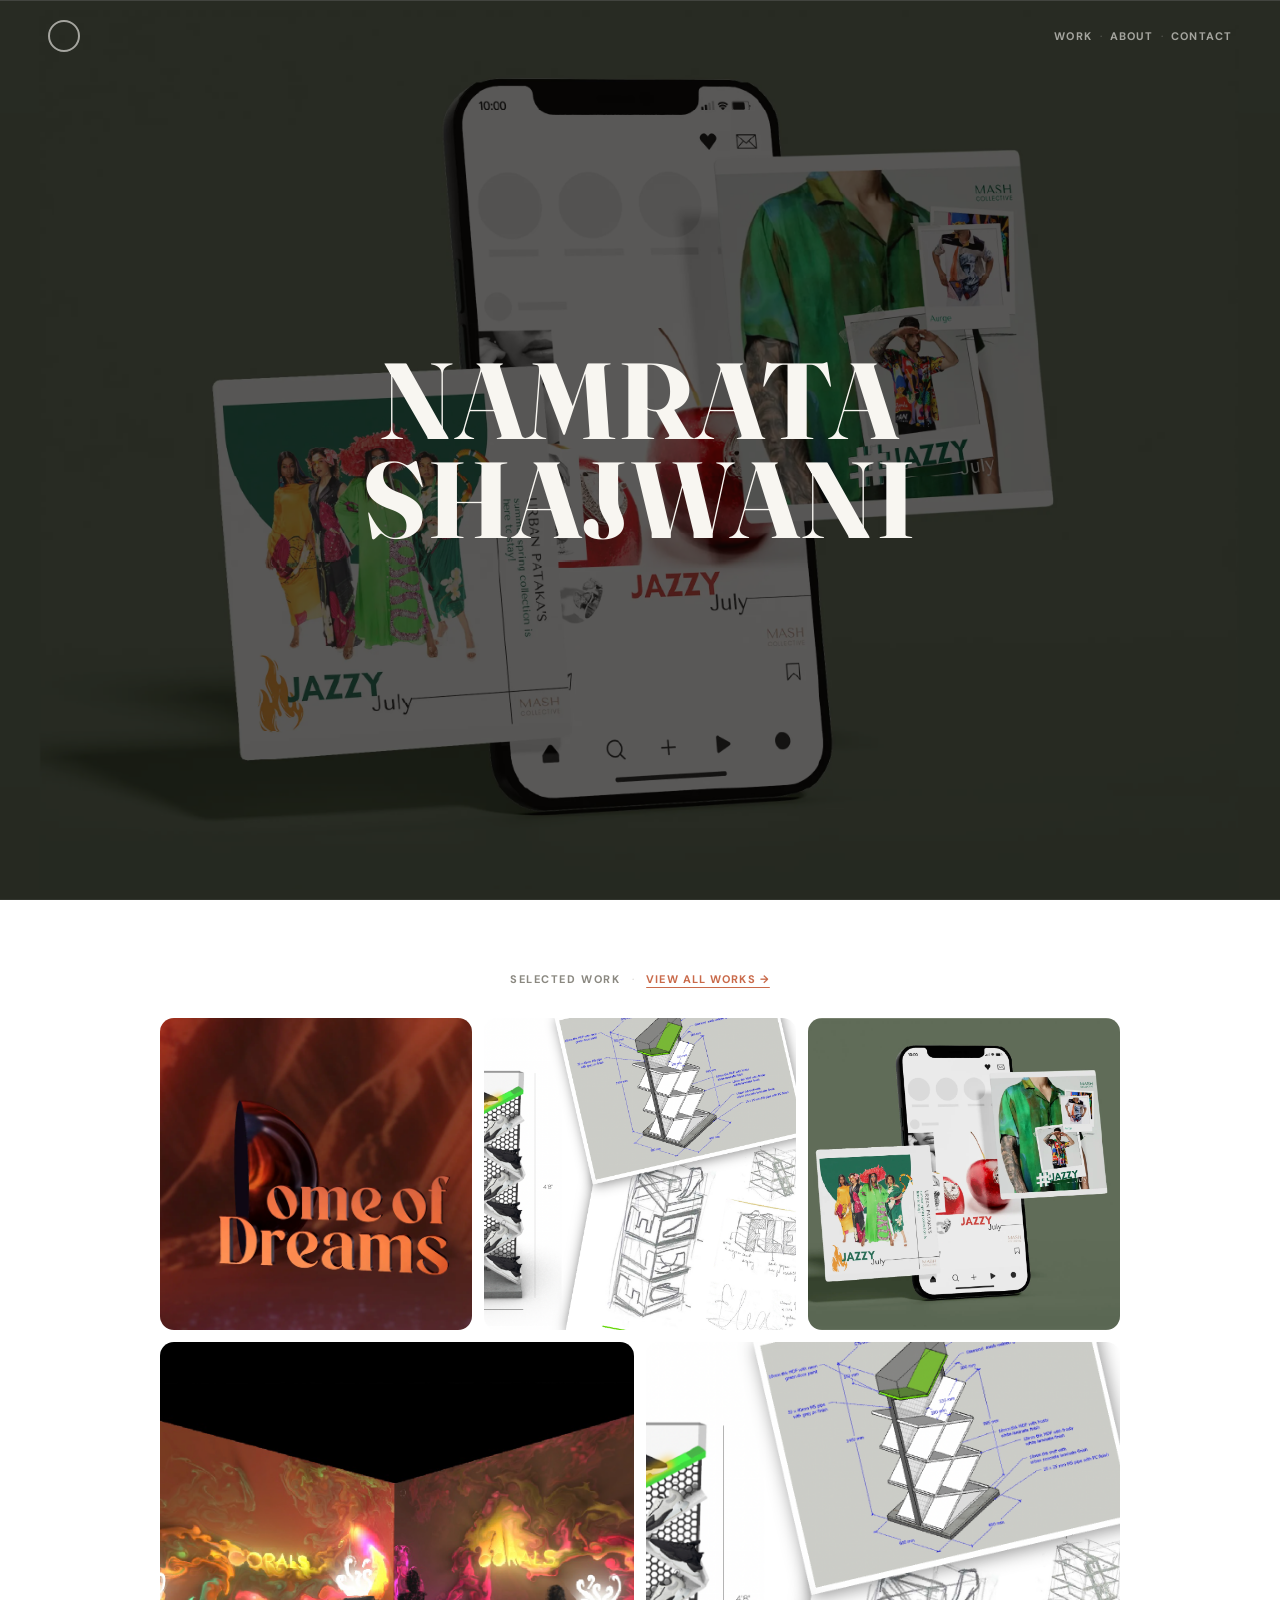
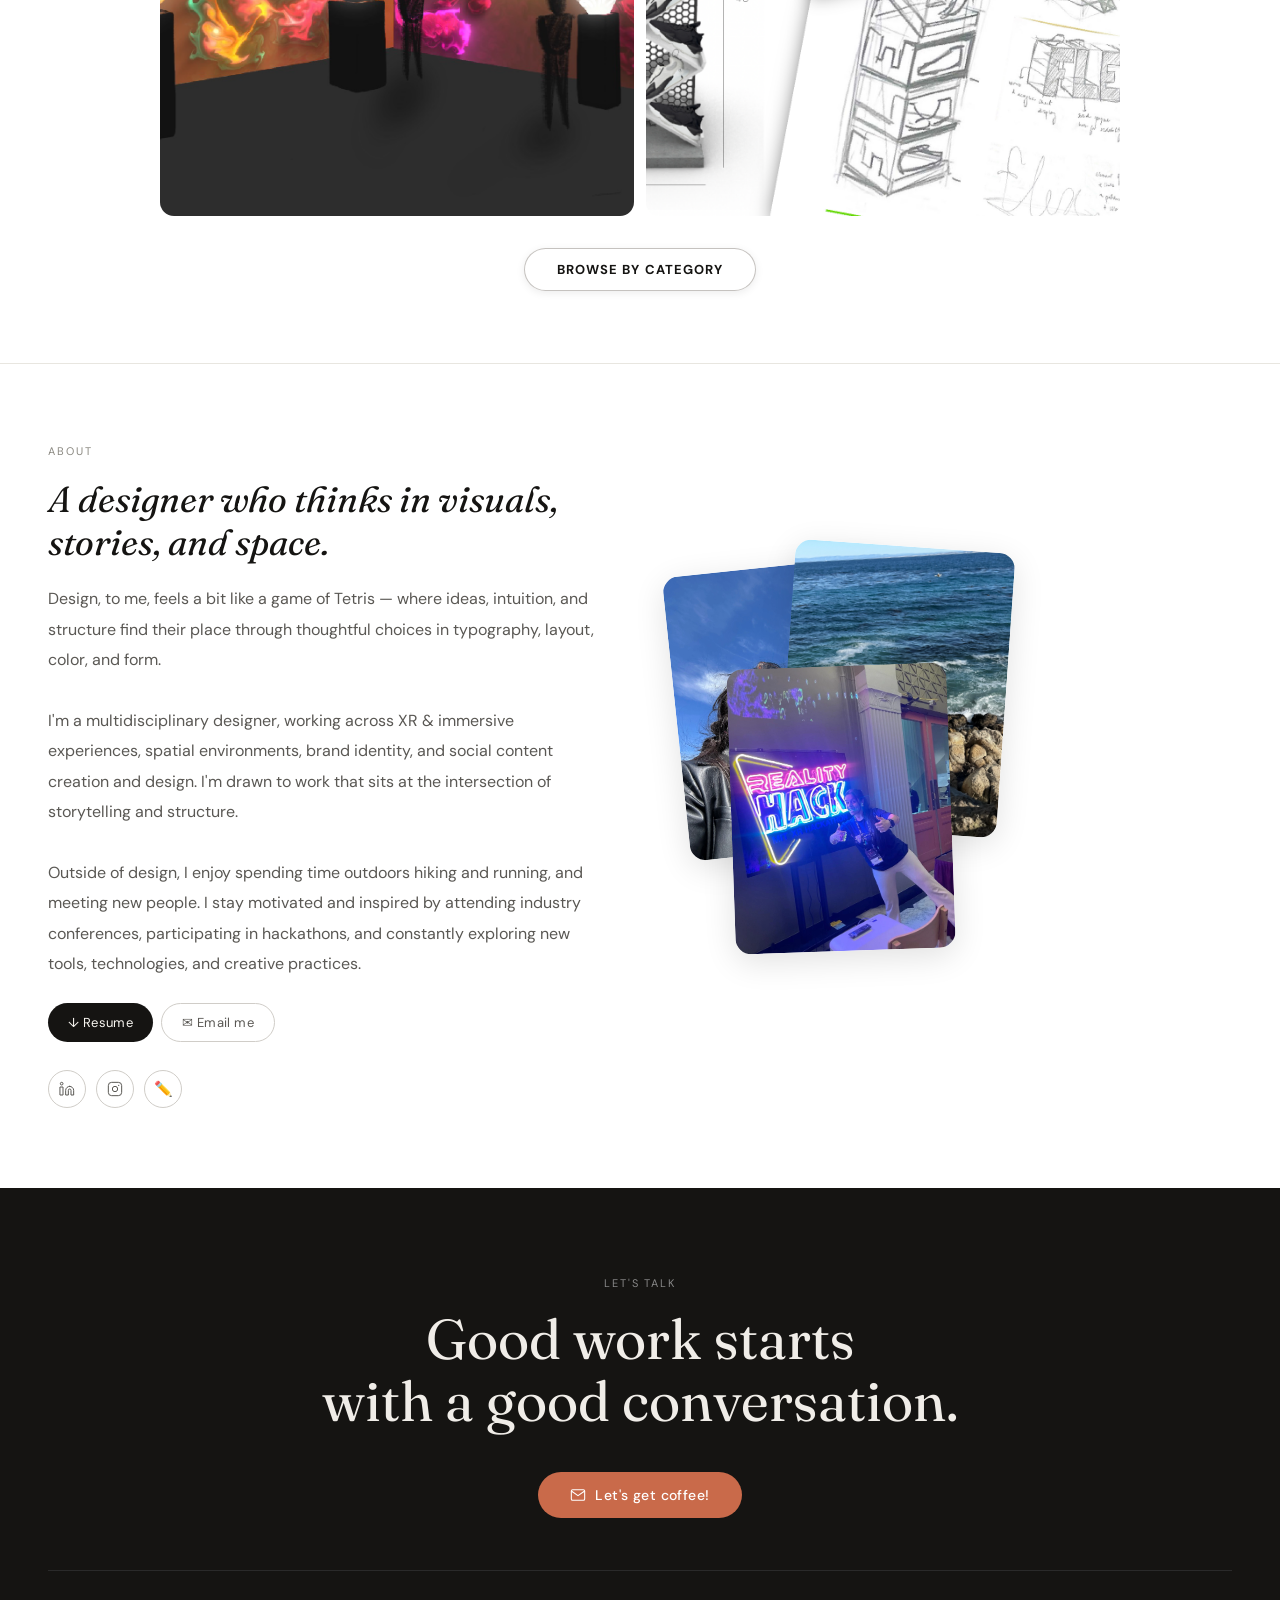
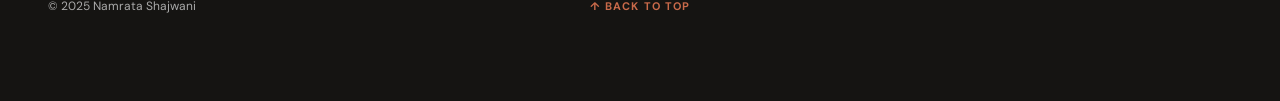
==== commit 35e828d2: "copy changed, margins added, photo function, view all works, old portfolio improved" ====
--- a/index.html
+++ b/index.html
@@ -31,20 +31,21 @@
 /* HERO */
 .hero{position:relative;height:100vh;min-height:520px;overflow:hidden;display:flex;align-items:center;justify-content:center}
 .slides{position:absolute;inset:0}
-.slide{position:absolute;inset:0;opacity:0;transition:opacity 1.8s ease;background-size:cover;background-position:center}
+.slide{position:absolute;inset:0;opacity:0;transition:opacity 1.4s ease;background-size:cover;background-position:center}
 .slide.active{opacity:1}
 .hero-overlay{position:absolute;inset:0;background:rgba(8,7,6,.64)}
 .hero-content{position:relative;z-index:2;text-align:center;padding:0 24px;pointer-events:none}
 .hero-name{font-family:'Fraunces',serif;font-size:clamp(44px,9vw,108px);font-weight:700;color:#F8F6F1;line-height:.92;letter-spacing:.01em;text-transform:uppercase}
 
-/* WORK SECTION */
+/* WORK */
 .section{padding:72px 48px}
-.sec-eyebrow-row{display:flex;justify-content:space-between;align-items:center;margin-bottom:32px}
+.section-inner{max-width:960px;margin:0 auto}
+.sec-eyebrow-row{display:flex;justify-content:center;align-items:center;gap:12px;margin-bottom:32px}
 .sec-label{font-size:11px;font-weight:700;letter-spacing:.14em;color:#8A8880;text-transform:uppercase}
-.view-all{font-size:11px;font-weight:700;color:#C96A4A;text-decoration:underline;text-underline-offset:4px;letter-spacing:.1em;text-transform:uppercase;cursor:pointer;transition:opacity .2s}
+.sec-divider{color:#D0CDC8;font-size:11px}
+.view-all{font-size:11px;font-weight:700;color:#C96A4A;text-decoration:underline;text-underline-offset:4px;letter-spacing:.1em;text-transform:uppercase;cursor:pointer;transition:opacity .2s;background:none;border:none;font-family:'DM Sans',sans-serif;padding:0}
 .view-all:hover{opacity:.7}
 
-/* PROJECT GRID — 3 top, 2 bottom, all 1:1 */
 .proj-rows{display:flex;flex-direction:column;gap:12px}
 .proj-row{display:grid;gap:12px}
 .proj-row.r3{grid-template-columns:repeat(3,1fr)}
@@ -62,38 +63,14 @@
 /* CATEGORY */
 .cat-wrap{margin-top:32px;display:flex;justify-content:center}
 .cat-zone{position:relative;display:inline-flex;flex-direction:column;align-items:center}
-
 .cat-dim{position:fixed;inset:0;background:rgba(255,255,255,0);pointer-events:none;transition:background .4s;z-index:50}
 .cat-dim.active{background:rgba(255,255,255,.72);pointer-events:auto}
-
-.browse-pill{position:relative;z-index:52;padding:12px 32px;border-radius:100px;font-size:13px;font-weight:700;letter-spacing:.08em;text-transform:uppercase;color:#151412;cursor:pointer;
-  border:1px solid rgba(150,145,138,.55);background:rgba(255,255,255,.55);
-  backdrop-filter:blur(16px);-webkit-backdrop-filter:blur(16px);
-  box-shadow:inset 0 1px 1px rgba(255,255,255,.8),0 2px 8px rgba(0,0,0,.08);
-  transition:box-shadow .25s,background .25s;user-select:none;white-space:nowrap}
-.browse-pill:hover,.browse-pill.open{
-  background:rgba(255,255,255,.9);
-  box-shadow:inset 0 1px 1px rgba(255,255,255,.9),0 6px 20px rgba(0,0,0,.13)}
-
-.cat-pills-group{
-  position:absolute;bottom:calc(100% + 10px);left:50%;transform:translateX(-50%);
-  display:flex;gap:8px;flex-wrap:wrap;justify-content:center;
-  z-index:53;pointer-events:none;width:max-content;max-width:90vw}
-
-.cat-pill{
-  padding:10px 20px;border-radius:100px;font-size:13px;font-weight:500;color:#151412;cursor:pointer;
-  border:1px solid rgba(150,145,138,.5);background:rgba(255,255,255,.75);
-  backdrop-filter:blur(16px);-webkit-backdrop-filter:blur(16px);
-  box-shadow:0 2px 8px rgba(0,0,0,.08);
-  display:flex;align-items:center;white-space:nowrap;
-  opacity:0;transform:translateY(14px) scale(.93);
-  transition:opacity .32s,transform .32s,box-shadow .22s,background .2s,text-decoration .1s;
-  pointer-events:none;text-decoration:none}
+.browse-pill{position:relative;z-index:52;padding:12px 32px;border-radius:100px;font-size:13px;font-weight:700;letter-spacing:.08em;text-transform:uppercase;color:#151412;cursor:pointer;border:1px solid rgba(150,145,138,.55);background:rgba(255,255,255,.55);backdrop-filter:blur(16px);-webkit-backdrop-filter:blur(16px);box-shadow:inset 0 1px 1px rgba(255,255,255,.8),0 2px 8px rgba(0,0,0,.08);transition:box-shadow .25s,background .25s;user-select:none;white-space:nowrap}
+.browse-pill:hover,.browse-pill.open{background:rgba(255,255,255,.9);box-shadow:inset 0 1px 1px rgba(255,255,255,.9),0 6px 20px rgba(0,0,0,.13)}
+.cat-pills-group{position:absolute;bottom:calc(100% + 10px);left:50%;transform:translateX(-50%);display:flex;gap:8px;flex-wrap:wrap;justify-content:center;z-index:53;pointer-events:none;width:max-content;max-width:90vw}
+.cat-pill{padding:10px 20px;border-radius:100px;font-size:13px;font-weight:500;color:#151412;cursor:pointer;border:1px solid rgba(150,145,138,.5);background:rgba(255,255,255,.75);backdrop-filter:blur(16px);-webkit-backdrop-filter:blur(16px);box-shadow:0 2px 8px rgba(0,0,0,.08);display:flex;align-items:center;white-space:nowrap;opacity:0;transform:translateY(14px) scale(.93);transition:opacity .32s,transform .32s,box-shadow .22s,background .2s;pointer-events:none}
 .cat-pill.visible{opacity:1;transform:translateY(0) scale(1);pointer-events:auto}
-.cat-pill:hover{
-  background:rgba(255,255,255,.98);
-  text-decoration:underline;text-underline-offset:3px;
-  box-shadow:0 6px 20px rgba(0,0,0,.13)}
+.cat-pill:hover{background:rgba(255,255,255,.98);text-decoration:underline;text-underline-offset:3px;box-shadow:0 6px 20px rgba(0,0,0,.13)}
 .cat-pill:nth-child(1){transition-delay:.20s}
 .cat-pill:nth-child(2){transition-delay:.13s}
 .cat-pill:nth-child(3){transition-delay:.06s}
@@ -123,6 +100,19 @@
 .p-card img{width:100%;height:100%;object-fit:cover;display:block;pointer-events:none;background:#EAE8E2}
 .p-card:hover{box-shadow:0 16px 48px rgba(0,0,0,.18)}
 
+/* PHOTO PREVIEW OVERLAY */
+.photo-preview{position:fixed;inset:0;z-index:200;background:rgba(0,0,0,0);display:flex;align-items:center;justify-content:center;pointer-events:none;transition:background .35s}
+.photo-preview.active{background:rgba(0,0,0,.88);pointer-events:auto}
+.preview-img-wrap{position:relative;max-width:min(480px,90vw);max-height:85vh;opacity:0;transform:scale(.92);transition:opacity .35s,transform .35s;border-radius:20px;overflow:hidden}
+.photo-preview.active .preview-img-wrap{opacity:1;transform:scale(1)}
+.preview-img-wrap img{width:100%;height:100%;object-fit:cover;display:block;max-height:85vh}
+.preview-close{position:absolute;top:14px;right:14px;width:32px;height:32px;border-radius:50%;background:rgba(0,0,0,.5);border:none;cursor:pointer;display:flex;align-items:center;justify-content:center;color:#fff;font-size:18px;line-height:1;transition:background .2s}
+.preview-close:hover{background:rgba(0,0,0,.8)}
+.preview-nav{position:absolute;top:50%;transform:translateY(-50%);width:36px;height:36px;border-radius:50%;background:rgba(0,0,0,.45);border:none;cursor:pointer;color:#fff;font-size:18px;display:flex;align-items:center;justify-content:center;transition:background .2s}
+.preview-nav:hover{background:rgba(0,0,0,.75)}
+.preview-prev{left:12px}
+.preview-next{right:12px}
+
 /* CONTACT */
 .contact{background:#151412;padding:88px 48px;text-align:center}
 .contact-pre{font-size:11px;letter-spacing:.18em;color:#888;text-transform:uppercase;margin-bottom:18px}
@@ -134,7 +124,7 @@
 .contact-copy{position:absolute;left:0;font-size:12px;color:#aaa}
 .back-btn{background:none;border:none;font-family:'DM Sans',sans-serif;font-size:11px;font-weight:700;letter-spacing:.1em;text-transform:uppercase;color:#C96A4A;cursor:pointer}
 
-/* ── RESPONSIVE ── */
+/* RESPONSIVE */
 @media(max-width:1024px){
   nav{padding:18px 32px}
   .section{padding:56px 32px}
@@ -143,65 +133,37 @@
   .about-grid{gap:40px}
   .photo-stack-wrap{height:380px}
 }
-
 @media(max-width:768px){
   nav{padding:16px 20px}
   .section{padding:48px 20px}
   .about-section{padding:56px 20px 80px}
   .contact{padding:64px 20px 80px}
   .hero-name{font-size:clamp(40px,12vw,72px)}
-
-  /* projects: 2 col on tablet */
   .proj-row.r3{grid-template-columns:repeat(2,1fr)}
   .proj-row.r2{grid-template-columns:repeat(2,1fr)}
-
-  /* about stacks vertically */
   .about-grid{grid-template-columns:1fr;gap:48px}
   .photo-stack-wrap{height:340px;margin-bottom:40px}
-
-  /* contact footer stacks */
   .contact-foot{flex-direction:column;gap:12px;text-align:center}
   .contact-copy{position:static;order:2}
   .back-btn{order:1}
-
-  /* cat pills wrap */
   .cat-pills-group{flex-wrap:wrap;gap:6px;max-width:80vw}
 }
-
 @media(max-width:480px){
   nav{padding:14px 16px}
   .section{padding:40px 16px}
   .about-section{padding:48px 16px 80px}
   .contact{padding:56px 16px 72px}
   .hero-name{font-size:clamp(36px,13vw,60px)}
-
-  /* all 5 projects single col, same 1:1 ratio */
   .proj-row.r3,.proj-row.r2{grid-template-columns:1fr}
   .grid-card{aspect-ratio:1/1}
-
   .photo-stack-wrap{height:280px;margin-bottom:40px}
   .p-card{width:160px!important;height:210px!important}
-
   .nav-sep{display:none}
   .nav-right{gap:12px}
   .nav-right a{font-size:10px}
-
-  /* cat pills — vertical list, no scroll */
-  .cat-pills-group{
-    flex-direction:column;
-    flex-wrap:nowrap;
-    overflow:visible;
-    align-items:stretch;
-    width:calc(100vw - 80px);
-    left:50%;transform:translateX(-50%);
-    gap:8px}
-  .cat-pill{
-    justify-content:center;
-    text-align:center;
-    white-space:normal}
-
+  .cat-pills-group{flex-direction:column;flex-wrap:nowrap;overflow:visible;align-items:stretch;width:calc(100vw - 80px);left:50%;transform:translateX(-50%);gap:8px}
+  .cat-pill{justify-content:center;text-align:center;white-space:normal}
   .about-body{font-size:15px}
-
   .contact-foot{flex-direction:column;gap:12px;text-align:center}
   .contact-copy{position:static;order:2}
   .back-btn{order:1}
@@ -210,7 +172,18 @@
 </head>
 <body>
 
+<!-- CAT DIM -->
 <div class="cat-dim" id="catDim"></div>
+
+<!-- PHOTO PREVIEW OVERLAY -->
+<div class="photo-preview" id="photoPreview">
+  <div class="preview-img-wrap" id="previewWrap">
+    <img src="" id="previewImg" alt="Preview">
+    <button class="preview-close" id="previewClose">×</button>
+    <button class="preview-nav preview-prev" id="previewPrev">‹</button>
+    <button class="preview-nav preview-next" id="previewNext">›</button>
+  </div>
+</div>
 
 <nav id="nav">
   <div class="nav-circle" id="navCircle">
@@ -246,45 +219,23 @@
 
 <!-- WORK -->
 <div class="section" id="work">
+  <div class="section-inner">
   <div class="sec-eyebrow-row">
     <span class="sec-label">Selected Work</span>
-    <a class="view-all">View all works →</a>
-  </div>
-
-  <!-- 3 top + 2 bottom, all 1:1 -->
+    <span class="sec-divider">·</span>
+    <button class="view-all">View all works →</button>
+  </div>
   <div class="proj-rows">
     <div class="proj-row r3">
-      <div class="grid-card">
-        <img src="images/dome-of-dreams.webp" alt="Dome of Dreams" loading="lazy">
-        <div class="g-overlay"></div>
-        <div class="g-info"><div class="g-cat">XR & Immersive</div><div class="g-title">Dome of Dreams</div></div>
-      </div>
-      <div class="grid-card">
-        <img src="images/visual-merchandising.webp" alt="Visual Merchandising" loading="lazy">
-        <div class="g-overlay"></div>
-        <div class="g-info"><div class="g-cat">Spatial Experiences</div><div class="g-title">Visual Merchandising</div></div>
-      </div>
-      <div class="grid-card">
-        <img src="images/mash-collective.webp" alt="Mash Collective" loading="lazy">
-        <div class="g-overlay"></div>
-        <div class="g-info"><div class="g-cat">Social & Content</div><div class="g-title">Mash Collective</div></div>
-      </div>
+      <div class="grid-card"><img src="images/dome-of-dreams.webp" alt="Dome of Dreams" loading="lazy"><div class="g-overlay"></div><div class="g-info"><div class="g-cat">XR & Immersive</div><div class="g-title">Dome of Dreams</div></div></div>
+      <div class="grid-card"><img src="images/visual-merchandising.webp" alt="Visual Merchandising" loading="lazy"><div class="g-overlay"></div><div class="g-info"><div class="g-cat">Spatial Experiences</div><div class="g-title">Visual Merchandising</div></div></div>
+      <div class="grid-card"><img src="images/mash-collective.webp" alt="Mash Collective" loading="lazy"><div class="g-overlay"></div><div class="g-info"><div class="g-cat">Social & Content</div><div class="g-title">Mash Collective</div></div></div>
     </div>
     <div class="proj-row r2">
-      <div class="grid-card">
-        <img src="images/dome-interior.webp" alt="Internship in the Afterlife" loading="lazy">
-        <div class="g-overlay"></div>
-        <div class="g-info"><div class="g-cat">XR & Immersive</div><div class="g-title">Internship in the Afterlife</div></div>
-      </div>
-      <div class="grid-card">
-        <img src="images/visual-merchandising.webp" alt="Northeastern" loading="lazy">
-        <div class="g-overlay"></div>
-        <div class="g-info"><div class="g-cat">Brand System & Comms</div><div class="g-title">Northeastern University</div></div>
-      </div>
+      <div class="grid-card"><img src="images/dome-interior.webp" alt="Internship in the Afterlife" loading="lazy"><div class="g-overlay"></div><div class="g-info"><div class="g-cat">XR & Immersive</div><div class="g-title">Internship in the Afterlife</div></div></div>
+      <div class="grid-card"><img src="images/visual-merchandising.webp" alt="Northeastern" loading="lazy"><div class="g-overlay"></div><div class="g-info"><div class="g-cat">Brand System & Comms</div><div class="g-title">Northeastern University</div></div></div>
     </div>
   </div>
-
-  <!-- Browse by category -->
   <div class="cat-wrap">
     <div class="cat-zone" id="catZone">
       <div class="cat-pills-group" id="catGroup">
@@ -297,6 +248,7 @@
       <div class="browse-pill" id="browsePill">Browse by Category</div>
     </div>
   </div>
+  </div>
 </div>
 
 <!-- ABOUT -->
@@ -306,12 +258,13 @@
       <div class="about-eyebrow">About</div>
       <div class="about-headline">A designer who thinks in visuals, stories, and space.</div>
       <div class="about-body">
-        Hey — I'm Namrata, a multidisciplinary designer based in <strong>Boston, MA</strong>. I work across XR & immersive experiences, spatial environments, brand identity, and social content.<br><br>
-        For me, design is never just visual — it's how ideas <strong>find their form</strong>. I'm drawn to work that sits at the intersection of storytelling and structure — where a well-considered layout or an immersive environment can genuinely shift how someone feels.
+        Design, to me, feels a bit like a game of Tetris — where ideas, intuition, and structure find their place through thoughtful choices in typography, layout, color, and form.<br><br>
+        I'm a multidisciplinary designer, working across XR & immersive experiences, spatial environments, brand identity, and social content creation and design. I'm drawn to work that sits at the intersection of storytelling and structure.<br><br>
+        Outside of design, I enjoy spending time outdoors hiking and running, and meeting new people. I stay motivated and inspired by attending industry conferences, participating in hackathons, and constantly exploring new tools, technologies, and creative practices.
       </div>
       <div class="about-actions">
         <a class="a-btn a-btn-solid" href="assets/namrata-resume.pdf" target="_blank">↓ Resume</a>
-        <a class="a-btn a-btn-outline" href="mailto:shajwaninamrata@gmail.com">✉ Email me</a>
+        <a class="a-btn a-btn-outline" href="mailto:shajwaninamrata@gmail.com?subject=Let's%20grab%20coffee">✉ Email me</a>
       </div>
       <div style="display:flex;gap:10px;align-items:center;flex-wrap:wrap">
         <a class="icon-link" href="https://www.linkedin.com/in/namrata-shajwani" target="_blank" title="LinkedIn">
@@ -320,10 +273,7 @@
         <a class="icon-link" href="https://instagram.com/namratashajwani" target="_blank" title="Instagram">
           <svg width="16" height="16" viewBox="0 0 24 24" fill="none"><rect x="2" y="2" width="20" height="20" rx="5" stroke="#5A5854" stroke-width="1.5"/><circle cx="12" cy="12" r="4" stroke="#5A5854" stroke-width="1.5"/><circle cx="17.5" cy="6.5" r="1" fill="#5A5854"/></svg>
         </a>
-        <a class="icon-link" href="https://wa.me/yourphonenumber" target="_blank" title="WhatsApp">
-          <svg width="16" height="16" viewBox="0 0 24 24" fill="none"><path d="M20.52 3.48A11.93 11.93 0 0012 0C5.37 0 0 5.37 0 12c0 2.11.55 4.16 1.6 5.97L0 24l6.18-1.57A11.94 11.94 0 0012 24c6.63 0 12-5.37 12-12 0-3.2-1.25-6.22-3.48-8.52zM12 22c-1.85 0-3.66-.5-5.23-1.43l-.37-.22-3.87.98.99-3.76-.24-.38A9.94 9.94 0 012 12C2 6.48 6.48 2 12 2c2.67 0 5.18 1.04 7.07 2.93A9.93 9.93 0 0122 12c0 5.52-4.48 10-10 10zm5.48-7.44c-.3-.15-1.76-.87-2.03-.96-.27-.1-.47-.15-.67.15-.2.3-.77.96-.95 1.16-.17.2-.35.22-.65.07-.3-.15-1.27-.47-2.42-1.5-.9-.8-1.5-1.78-1.68-2.08-.17-.3-.02-.46.13-.61.14-.13.3-.35.45-.52.15-.18.2-.3.3-.5.1-.2.05-.37-.02-.52-.08-.15-.67-1.6-.91-2.2-.24-.57-.48-.5-.67-.5h-.57c-.2 0-.52.07-.79.37-.27.3-1.04 1.01-1.04 2.47 0 1.46 1.06 2.87 1.21 3.07.15.2 2.08 3.18 5.04 4.46.7.3 1.25.48 1.67.62.7.22 1.34.19 1.85.11.56-.08 1.76-.72 2-1.41.25-.7.25-1.29.17-1.41-.07-.12-.27-.2-.57-.35z" fill="#5A5854"/></svg>
-        </a>
-        <a class="icon-link" href="https://namratashajwani.myportfolio.com" target="_blank" title="Old Portfolio"><span>✏️🎨</span></a>
+        <a class="icon-link" href="assets/namrata-portfolio.pdf" target="_blank" title="Portfolio PDF"><span>✏️</span></a>
       </div>
     </div>
 
@@ -347,7 +297,7 @@
   <div class="contact-pre">Let's talk</div>
   <div class="contact-head">Good work starts<br>with a good conversation.</div>
   <div class="c-btns">
-    <a class="c-btn-coffee" href="mailto:shajwaninamrata@gmail.com">
+    <a class="c-btn-coffee" href="mailto:shajwaninamrata@gmail.com?subject=Let's%20chat%20more%20over%20coffee">
       <svg width="16" height="16" viewBox="0 0 24 24" fill="none"><path d="M4 4h16c1.1 0 2 .9 2 2v12c0 1.1-.9 2-2 2H4c-1.1 0-2-.9-2-2V6c0-1.1.9-2 2-2z" stroke="#fff" stroke-width="1.6"/><polyline points="22,6 12,13 2,6" stroke="#fff" stroke-width="1.6"/></svg>
       Let's get coffee!
     </a>
@@ -365,39 +315,26 @@
 const slides=document.querySelectorAll('.slide');
 const circle=document.getElementById('navCircle');
 const nav=document.getElementById('nav');
-let autoTimer=setInterval(advance,4000);
+let autoTimer=setInterval(advance,3000); // slightly faster
 function advance(){slides[cur].classList.remove('active');cur=(cur+1)%slides.length;slides[cur].classList.add('active')}
 circle.addEventListener('click',()=>{
-  if(onHero){clearInterval(autoTimer);advance();circle.classList.add('advancing');setTimeout(()=>circle.classList.remove('advancing'),300);autoTimer=setInterval(advance,4000)}
+  if(onHero){clearInterval(autoTimer);advance();circle.classList.add('advancing');setTimeout(()=>circle.classList.remove('advancing'),300);autoTimer=setInterval(advance,3000)}
   else window.scrollTo({top:0,behavior:'smooth'});
 });
 window.addEventListener('scroll',()=>{const s=window.scrollY>window.innerHeight*.85;onHero=!s;nav.classList.toggle('scrolled',s)});
 
-// ── CATEGORY — 4 second close timer, full zone aware ──
+// ── CATEGORY ──
 const browsePill=document.getElementById('browsePill');
 const catGroup=document.getElementById('catGroup');
 const catZone=document.getElementById('catZone');
 const catDim=document.getElementById('catDim');
 const catPills=catGroup.querySelectorAll('.cat-pill');
 let closeTimer=null;
-
-function openCats(){
-  clearTimeout(closeTimer);
-  browsePill.classList.add('open');
-  catDim.classList.add('active');
-  catPills.forEach(p=>p.classList.add('visible'));
-}
-function scheduleClose(){
-  closeTimer=setTimeout(closeCats,4000); // 4 second grace
-}
-function closeCats(){
-  clearTimeout(closeTimer);
-  browsePill.classList.remove('open');
-  catDim.classList.remove('active');
-  catPills.forEach(p=>p.classList.remove('visible'));
-}
-
 const isMobile=()=>window.innerWidth<=480;
+
+function openCats(){clearTimeout(closeTimer);browsePill.classList.add('open');catDim.classList.add('active');catPills.forEach(p=>p.classList.add('visible'))}
+function scheduleClose(){closeTimer=setTimeout(closeCats,4000)}
+function closeCats(){clearTimeout(closeTimer);browsePill.classList.remove('open');catDim.classList.remove('active');catPills.forEach(p=>p.classList.remove('visible'))}
 
 // desktop hover
 browsePill.addEventListener('mouseenter',()=>{if(!isMobile())openCats()});
@@ -407,30 +344,34 @@
   p.addEventListener('mouseenter',()=>{if(!isMobile())clearTimeout(closeTimer)});
   p.addEventListener('mouseleave',()=>{if(!isMobile())scheduleClose()});
 });
-catDim.addEventListener('mouseenter',()=>{if(!isMobile())clearTimeout(closeTimer)});
-catDim.addEventListener('mouseleave',()=>{if(!isMobile())scheduleClose()});
 
 // mobile tap toggle
-browsePill.addEventListener('click',()=>{
-  if(!isMobile())return;
-  const isOpen=catPills[0].classList.contains('visible');
-  isOpen?closeCats():openCats();
+browsePill.addEventListener('click',e=>{
+  e.stopPropagation();
+  catPills[0].classList.contains('visible')?closeCats():openCats();
 });
 
-// close on scroll away (mobile) — uses IntersectionObserver on cat-wrap
+// click outside to close — all screen sizes, capture phase so it fires before anything else
+document.addEventListener('click',e=>{
+  const open=catPills[0].classList.contains('visible');
+  if(!open)return;
+  if(!catZone.contains(e.target))closeCats();
+},true);
+
+// scroll to close on mobile
 const catWrapEl=document.querySelector('.cat-wrap');
 if('IntersectionObserver' in window){
-  const obs=new IntersectionObserver(entries=>{
+  new IntersectionObserver(entries=>{
     if(isMobile()&&!entries[0].isIntersecting)closeCats();
-  },{threshold:0});
-  obs.observe(catWrapEl);
-}
-
-// ── PHYSICS PHOTO STACK — last touched rises to top ──
+  },{threshold:0}).observe(catWrapEl);
+}
+
+// ── PHYSICS PHOTO STACK ──
+const photoSrcs=['images/namrata-photo-1.webp','images/namrata-photo-2.webp','images/namrata-photo-3.webp'];
 const cards=[document.getElementById('pc1'),document.getElementById('pc2'),document.getElementById('pc3')];
 const rest=[{x:0,y:20,r:-6},{x:110,y:0,r:4},{x:55,y:120,r:-2}];
 let zOrder=[0,1,2];
-const state=cards.map((_,i)=>({x:20,y:10,r:[-5,2,-1][i],vx:0,vy:0,dragging:false,ox:0,oy:0}));
+const state=cards.map((_,i)=>({x:20,y:10,r:[-5,2,-1][i],vx:0,vy:0,dragging:false,ox:0,oy:0,moved:false}));
 
 function applyZ(){zOrder.forEach((ci,rank)=>cards[ci].style.zIndex=String(rank+1))}
 function bringTop(i){zOrder=zOrder.filter(v=>v!==i);zOrder.push(i);applyZ()}
@@ -452,6 +393,7 @@
     bringTop(i);
     card.style.transition='box-shadow .2s';
     state[i].dragging=true;
+    state[i].moved=false;
     state[i].ox=s.clientX-state[i].x;
     state[i].oy=s.clientY-state[i].y;
     state[i].vx=0;state[i].vy=0;
@@ -465,7 +407,9 @@
   cards.forEach((card,i)=>{
     if(!state[i].dragging)return;
     const nx=s.clientX-state[i].ox,ny=s.clientY-state[i].oy;
-    state[i].vx=nx-state[i].x;state[i].vy=ny-state[i].y;
+    const dx=nx-state[i].x,dy=ny-state[i].y;
+    if(Math.abs(dx)>4||Math.abs(dy)>4)state[i].moved=true;
+    state[i].vx=dx;state[i].vy=dy;
     state[i].x=nx;state[i].y=ny;
     const tilt=Math.max(-18,Math.min(18,state[i].vx*.8));
     card.style.left=nx+'px';card.style.top=ny+'px';
@@ -475,16 +419,73 @@
 document.addEventListener('mousemove',move);
 document.addEventListener('touchmove',move,{passive:true});
 
+// ── PHOTO PREVIEW ──
+const preview=document.getElementById('photoPreview');
+const previewImg=document.getElementById('previewImg');
+const previewClose=document.getElementById('previewClose');
+const previewPrev=document.getElementById('previewPrev');
+const previewNext=document.getElementById('previewNext');
+let previewIdx=0;
+
+function openPreview(idx){
+  previewIdx=idx;
+  previewImg.src=photoSrcs[idx];
+  preview.classList.add('active');
+  document.body.style.overflow='hidden';
+}
+function closePreview(){
+  preview.classList.remove('active');
+  document.body.style.overflow='';
+}
+function showPreview(idx){
+  previewIdx=((idx%3)+3)%3;
+  previewImg.src=photoSrcs[previewIdx];
+}
+
+previewClose.addEventListener('click',closePreview);
+previewPrev.addEventListener('click',e=>{e.stopPropagation();showPreview(previewIdx-1)});
+previewNext.addEventListener('click',e=>{e.stopPropagation();showPreview(previewIdx+1)});
+preview.addEventListener('click',e=>{if(e.target===preview)closePreview()});
+
+// open preview on tap/click of top card (only if not dragged)
 const release=()=>cards.forEach((card,i)=>{
   if(!state[i].dragging)return;
+  const wasDragged=state[i].moved;
   state[i].dragging=false;
   card.style.transition='left .5s cubic-bezier(.34,1.4,.64,1),top .5s cubic-bezier(.34,1.4,.64,1),transform .5s cubic-bezier(.34,1.4,.64,1)';
   card.style.left=rest[i].x+'px';card.style.top=rest[i].y+'px';
   card.style.transform=`rotate(${rest[i].r}deg)`;
   state[i].x=rest[i].x;state[i].y=rest[i].y;
+
+  // open preview only if it was a tap (not a drag) and this card is on top
+  if(!wasDragged){
+    const topIdx=zOrder[zOrder.length-1];
+    if(topIdx===i){
+      // first tap = already brought to top (done in mousedown/touchstart)
+      // second tap = open preview
+      if(card.dataset.tapped==='1'){
+        openPreview(i);
+        card.dataset.tapped='0';
+      } else {
+        card.dataset.tapped='1';
+        // reset after 2s so a slow user doesn't accidentally trigger preview
+        setTimeout(()=>{ if(card.dataset.tapped==='1')card.dataset.tapped='0'; },2000);
+      }
+    } else {
+      card.dataset.tapped='0';
+    }
+  }
 });
 document.addEventListener('mouseup',release);
 document.addEventListener('touchend',release);
+
+// swipe in preview (mobile)
+let swipeStartX=0;
+previewImg.addEventListener('touchstart',e=>{swipeStartX=e.touches[0].clientX},{passive:true});
+previewImg.addEventListener('touchend',e=>{
+  const dx=e.changedTouches[0].clientX-swipeStartX;
+  if(Math.abs(dx)>50)showPreview(dx<0?previewIdx+1:previewIdx-1);
+},{passive:true});
 </script>
 </body>
 </html>
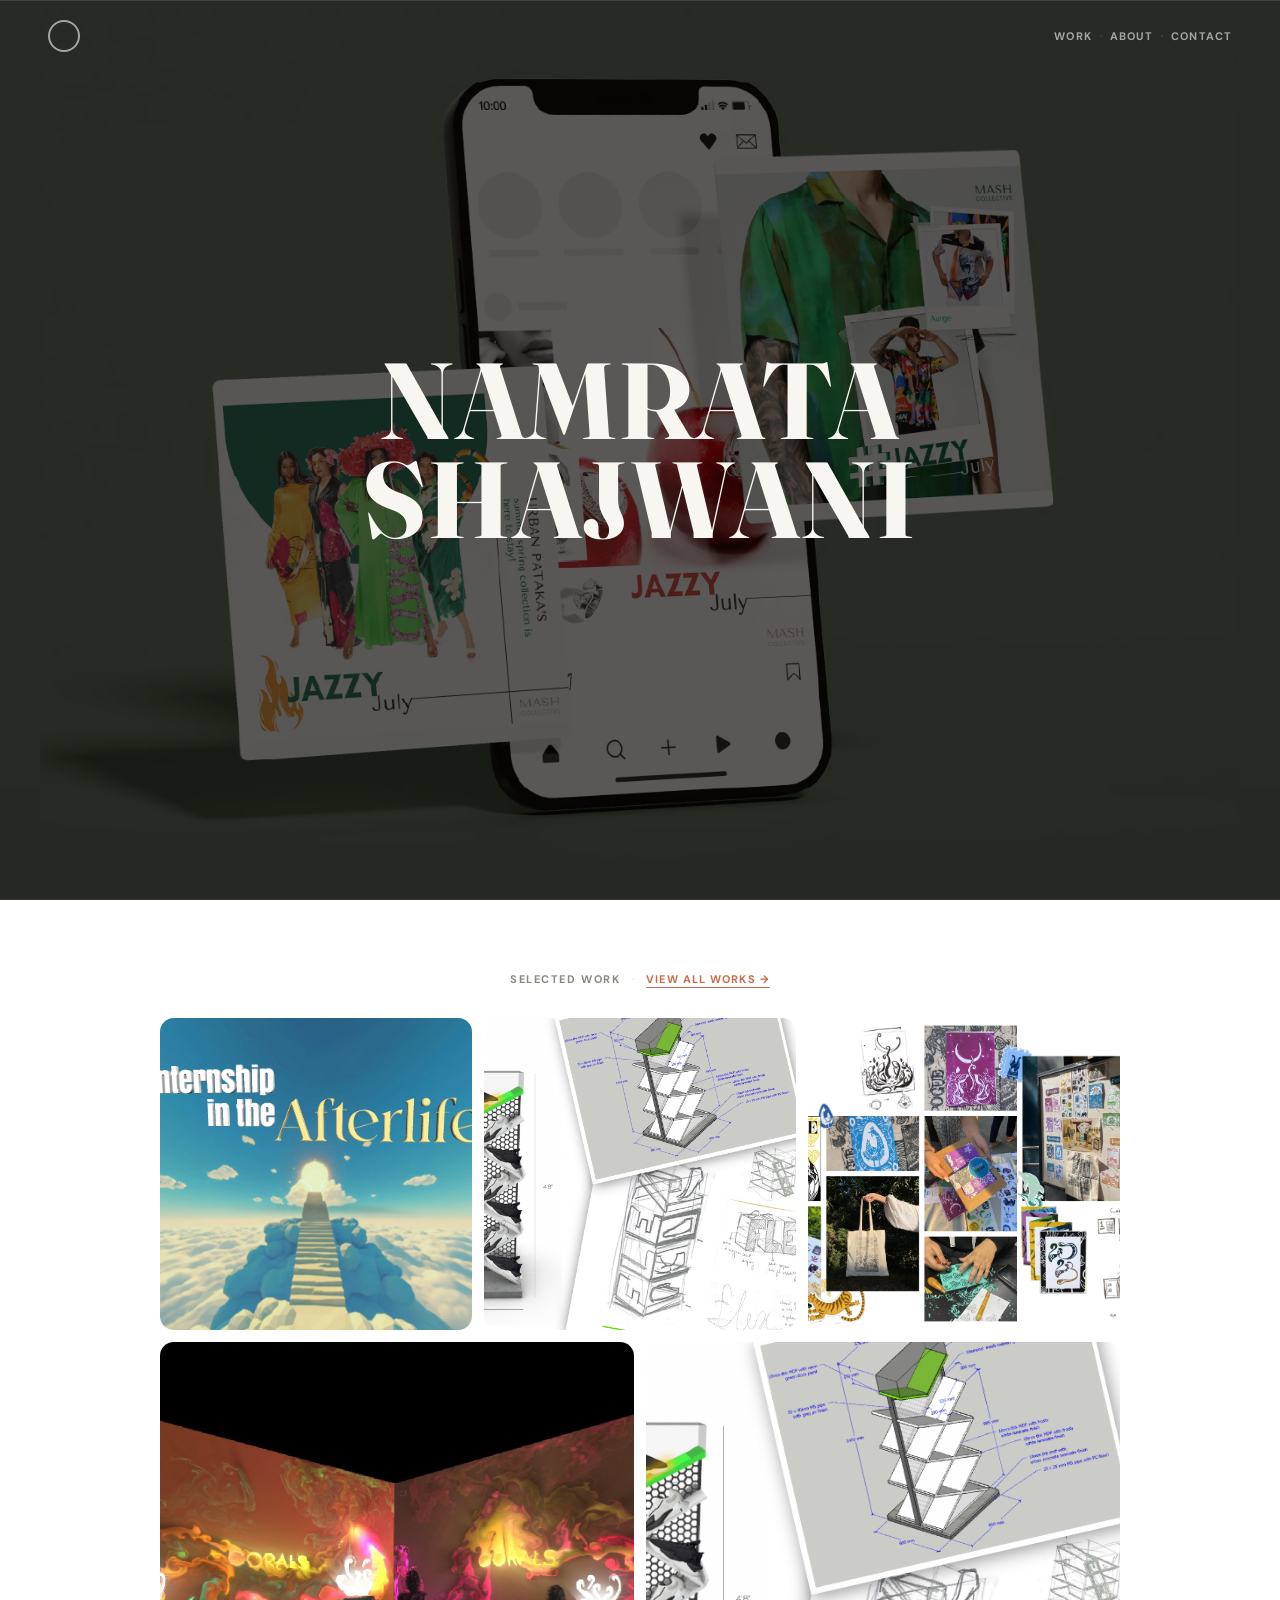
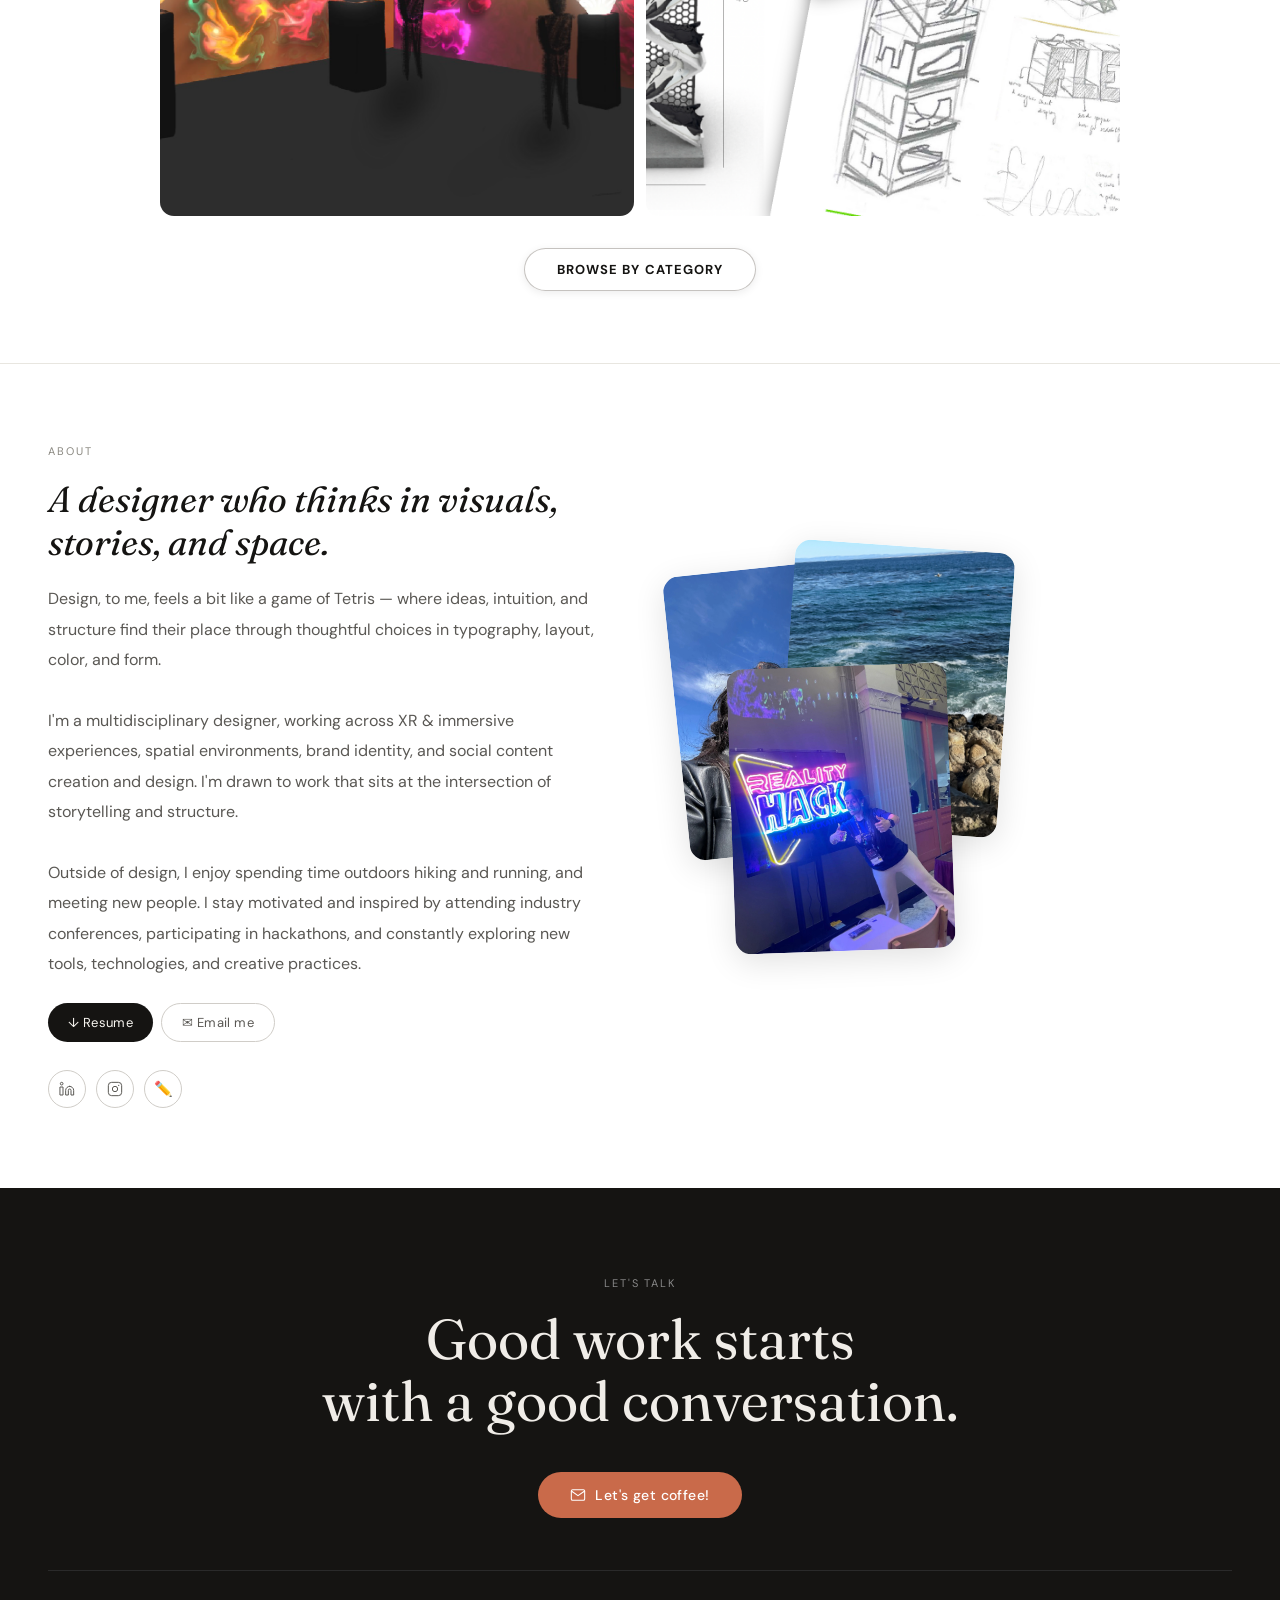
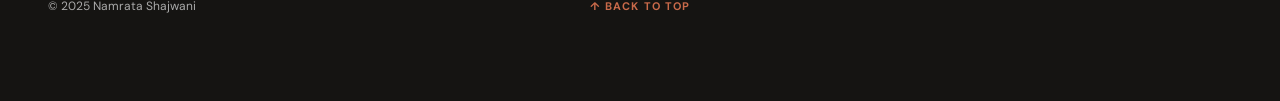
==== commit d99f20b9: "restructured CSS/JS, added project page template, reorganized images" ====
--- a/index.html
+++ b/index.html
@@ -5,172 +5,10 @@
 <meta name="viewport" content="width=device-width, initial-scale=1.0">
 <title>Namrata Shajwani</title>
 <link href="https://fonts.googleapis.com/css2?family=Fraunces:ital,wght@0,300;0,400;0,500;0,700;1,300;1,400&family=DM+Sans:wght@300;400;500;700&display=swap" rel="stylesheet">
-<style>
-*{box-sizing:border-box;margin:0;padding:0}
-html{scroll-behavior:smooth}
-body{background:#fff;font-family:'DM Sans',sans-serif;color:#151412;overflow-x:hidden}
-
-/* NAV */
-nav{position:fixed;top:0;left:0;right:0;z-index:100;padding:20px 48px;display:flex;justify-content:space-between;align-items:center;transition:background .4s,box-shadow .4s}
-nav.scrolled{background:#fff;box-shadow:0 1px 0 #E0DDD7}
-.nav-circle{width:32px;height:32px;border-radius:50%;border:2px solid rgba(248,246,241,.6);cursor:pointer;transition:all .3s;display:flex;align-items:center;justify-content:center;flex-shrink:0;position:relative}
-.nav-circle:hover{transform:scale(1.1)}
-nav.scrolled .nav-circle{border-color:#999}
-.nav-circle.advancing{animation:pulse .3s ease}
-@keyframes pulse{0%{transform:scale(1)}50%{transform:scale(1.2)}100%{transform:scale(1)}}
-.home-icon{opacity:0;transition:opacity .3s;position:absolute;display:flex;align-items:center;justify-content:center}
-nav.scrolled .home-icon{opacity:1}
-.nav-right{display:flex;align-items:center;gap:8px}
-.nav-right a{font-size:11px;font-weight:700;color:rgba(248,246,241,.6);text-decoration:none;letter-spacing:.1em;text-transform:uppercase;transition:color .2s;cursor:pointer}
-.nav-right a:hover{color:rgba(248,246,241,1)}
-nav.scrolled .nav-right a{color:#8A8880}
-nav.scrolled .nav-right a:hover{color:#151412}
-.nav-sep{color:rgba(248,246,241,.3);font-size:11px;transition:color .4s}
-nav.scrolled .nav-sep{color:#C0BDB8}
-
-/* HERO */
-.hero{position:relative;height:100vh;min-height:520px;overflow:hidden;display:flex;align-items:center;justify-content:center}
-.slides{position:absolute;inset:0}
-.slide{position:absolute;inset:0;opacity:0;transition:opacity 1.4s ease;background-size:cover;background-position:center}
-.slide.active{opacity:1}
-.hero-overlay{position:absolute;inset:0;background:rgba(8,7,6,.64)}
-.hero-content{position:relative;z-index:2;text-align:center;padding:0 24px;pointer-events:none}
-.hero-name{font-family:'Fraunces',serif;font-size:clamp(44px,9vw,108px);font-weight:700;color:#F8F6F1;line-height:.92;letter-spacing:.01em;text-transform:uppercase}
-
-/* WORK */
-.section{padding:72px 48px}
-.section-inner{max-width:960px;margin:0 auto}
-.sec-eyebrow-row{display:flex;justify-content:center;align-items:center;gap:12px;margin-bottom:32px}
-.sec-label{font-size:11px;font-weight:700;letter-spacing:.14em;color:#8A8880;text-transform:uppercase}
-.sec-divider{color:#D0CDC8;font-size:11px}
-.view-all{font-size:11px;font-weight:700;color:#C96A4A;text-decoration:underline;text-underline-offset:4px;letter-spacing:.1em;text-transform:uppercase;cursor:pointer;transition:opacity .2s;background:none;border:none;font-family:'DM Sans',sans-serif;padding:0}
-.view-all:hover{opacity:.7}
-
-.proj-rows{display:flex;flex-direction:column;gap:12px}
-.proj-row{display:grid;gap:12px}
-.proj-row.r3{grid-template-columns:repeat(3,1fr)}
-.proj-row.r2{grid-template-columns:repeat(2,1fr)}
-.grid-card{border-radius:14px;overflow:hidden;position:relative;cursor:pointer;background:#EAE8E2;aspect-ratio:1/1}
-.grid-card img{width:100%;height:100%;object-fit:cover;display:block;transition:transform .6s ease}
-.grid-card:hover img{transform:scale(1.06)}
-.g-overlay{position:absolute;inset:0;background:linear-gradient(to top,rgba(10,9,8,.88) 0%,rgba(10,9,8,.1) 55%,transparent 100%);opacity:0;transition:opacity .35s}
-.grid-card:hover .g-overlay{opacity:1}
-.g-info{position:absolute;bottom:0;left:0;right:0;padding:18px 20px;transform:translateY(8px);opacity:0;transition:all .35s}
-.grid-card:hover .g-info{opacity:1;transform:translateY(0)}
-.g-cat{font-size:10px;letter-spacing:.14em;color:#C96A4A;text-transform:uppercase;margin-bottom:4px}
-.g-title{font-size:14px;font-weight:500;color:#F8F6F1}
-
-/* CATEGORY */
-.cat-wrap{margin-top:32px;display:flex;justify-content:center}
-.cat-zone{position:relative;display:inline-flex;flex-direction:column;align-items:center}
-.cat-dim{position:fixed;inset:0;background:rgba(255,255,255,0);pointer-events:none;transition:background .4s;z-index:50}
-.cat-dim.active{background:rgba(255,255,255,.72);pointer-events:auto}
-.browse-pill{position:relative;z-index:52;padding:12px 32px;border-radius:100px;font-size:13px;font-weight:700;letter-spacing:.08em;text-transform:uppercase;color:#151412;cursor:pointer;border:1px solid rgba(150,145,138,.55);background:rgba(255,255,255,.55);backdrop-filter:blur(16px);-webkit-backdrop-filter:blur(16px);box-shadow:inset 0 1px 1px rgba(255,255,255,.8),0 2px 8px rgba(0,0,0,.08);transition:box-shadow .25s,background .25s;user-select:none;white-space:nowrap}
-.browse-pill:hover,.browse-pill.open{background:rgba(255,255,255,.9);box-shadow:inset 0 1px 1px rgba(255,255,255,.9),0 6px 20px rgba(0,0,0,.13)}
-.cat-pills-group{position:absolute;bottom:calc(100% + 10px);left:50%;transform:translateX(-50%);display:flex;gap:8px;flex-wrap:wrap;justify-content:center;z-index:53;pointer-events:none;width:max-content;max-width:90vw}
-.cat-pill{padding:10px 20px;border-radius:100px;font-size:13px;font-weight:500;color:#151412;cursor:pointer;border:1px solid rgba(150,145,138,.5);background:rgba(255,255,255,.75);backdrop-filter:blur(16px);-webkit-backdrop-filter:blur(16px);box-shadow:0 2px 8px rgba(0,0,0,.08);display:flex;align-items:center;white-space:nowrap;opacity:0;transform:translateY(14px) scale(.93);transition:opacity .32s,transform .32s,box-shadow .22s,background .2s;pointer-events:none}
-.cat-pill.visible{opacity:1;transform:translateY(0) scale(1);pointer-events:auto}
-.cat-pill:hover{background:rgba(255,255,255,.98);text-decoration:underline;text-underline-offset:3px;box-shadow:0 6px 20px rgba(0,0,0,.13)}
-.cat-pill:nth-child(1){transition-delay:.20s}
-.cat-pill:nth-child(2){transition-delay:.13s}
-.cat-pill:nth-child(3){transition-delay:.06s}
-.cat-pill:nth-child(4){transition-delay:.13s}
-.cat-pill:nth-child(5){transition-delay:.20s}
-
-/* ABOUT */
-.about-section{background:#fff;padding:80px 48px;border-top:1px solid #E8E6E0}
-.about-grid{display:grid;grid-template-columns:1fr 1fr;gap:72px;align-items:center}
-.about-eyebrow{font-size:11px;letter-spacing:.18em;color:#8A8880;text-transform:uppercase;margin-bottom:20px}
-.about-headline{font-family:'Fraunces',serif;font-size:clamp(24px,3vw,36px);font-weight:400;font-style:italic;color:#151412;line-height:1.2;margin-bottom:20px}
-.about-body{font-size:16px;color:#5A5854;line-height:1.9;margin-bottom:24px}
-.about-body strong{color:#151412;font-weight:500}
-.about-actions{display:flex;gap:8px;flex-wrap:wrap;margin-bottom:28px}
-.a-btn{padding:10px 20px;border-radius:100px;font-size:13px;font-family:'DM Sans',sans-serif;cursor:pointer;text-decoration:none;display:inline-flex;align-items:center;gap:7px;letter-spacing:.03em;transition:all .2s;border:none}
-.a-btn-solid{background:#151412;color:#F8F6F1}
-.a-btn-solid:hover{background:#2a2825}
-.a-btn-outline{background:transparent;border:1px solid #D0CDC8;color:#5A5854}
-.a-btn-outline:hover{border-color:#8A8880;color:#151412}
-.icon-link{width:38px;height:38px;border-radius:50%;border:1px solid #D0CDC8;display:inline-flex;align-items:center;justify-content:center;cursor:pointer;transition:all .2s;text-decoration:none;font-size:15px}
-.icon-link:hover{border-color:#8A8880;background:#F0EDE8}
-
-/* PHOTO STACK */
-.photo-stack-wrap{position:relative;height:460px;width:100%}
-.p-card{position:absolute;border-radius:16px;overflow:hidden;box-shadow:0 8px 32px rgba(0,0,0,.12);cursor:grab;transition:box-shadow .3s}
-.p-card:active{cursor:grabbing}
-.p-card img{width:100%;height:100%;object-fit:cover;display:block;pointer-events:none;background:#EAE8E2}
-.p-card:hover{box-shadow:0 16px 48px rgba(0,0,0,.18)}
-
-/* PHOTO PREVIEW OVERLAY */
-.photo-preview{position:fixed;inset:0;z-index:200;background:rgba(0,0,0,0);display:flex;align-items:center;justify-content:center;pointer-events:none;transition:background .35s}
-.photo-preview.active{background:rgba(0,0,0,.88);pointer-events:auto}
-.preview-img-wrap{position:relative;max-width:min(480px,90vw);max-height:85vh;opacity:0;transform:scale(.92);transition:opacity .35s,transform .35s;border-radius:20px;overflow:hidden}
-.photo-preview.active .preview-img-wrap{opacity:1;transform:scale(1)}
-.preview-img-wrap img{width:100%;height:100%;object-fit:cover;display:block;max-height:85vh}
-.preview-close{position:absolute;top:14px;right:14px;width:32px;height:32px;border-radius:50%;background:rgba(0,0,0,.5);border:none;cursor:pointer;display:flex;align-items:center;justify-content:center;color:#fff;font-size:18px;line-height:1;transition:background .2s}
-.preview-close:hover{background:rgba(0,0,0,.8)}
-.preview-nav{position:absolute;top:50%;transform:translateY(-50%);width:36px;height:36px;border-radius:50%;background:rgba(0,0,0,.45);border:none;cursor:pointer;color:#fff;font-size:18px;display:flex;align-items:center;justify-content:center;transition:background .2s}
-.preview-nav:hover{background:rgba(0,0,0,.75)}
-.preview-prev{left:12px}
-.preview-next{right:12px}
-
-/* CONTACT */
-.contact{background:#151412;padding:88px 48px;text-align:center}
-.contact-pre{font-size:11px;letter-spacing:.18em;color:#888;text-transform:uppercase;margin-bottom:18px}
-.contact-head{font-family:'Fraunces',serif;font-size:clamp(28px,4.5vw,56px);font-weight:400;color:#F0EDE8;line-height:1.1;margin-bottom:40px}
-.c-btns{display:flex;gap:10px;justify-content:center;flex-wrap:wrap;margin-bottom:52px}
-.c-btn-coffee{padding:14px 32px;border-radius:100px;font-size:14px;font-family:'DM Sans',sans-serif;font-weight:500;cursor:pointer;transition:all .2s;text-decoration:none;display:inline-flex;align-items:center;gap:9px;letter-spacing:.03em;border:none;background:#C96A4A;color:#fff}
-.c-btn-coffee:hover{background:#b55a3a;transform:scale(1.02)}
-.contact-foot{display:flex;justify-content:center;align-items:center;padding-top:28px;border-top:1px solid #2a2a2a;font-size:12px;color:#aaa;position:relative}
-.contact-copy{position:absolute;left:0;font-size:12px;color:#aaa}
-.back-btn{background:none;border:none;font-family:'DM Sans',sans-serif;font-size:11px;font-weight:700;letter-spacing:.1em;text-transform:uppercase;color:#C96A4A;cursor:pointer}
-
-/* RESPONSIVE */
-@media(max-width:1024px){
-  nav{padding:18px 32px}
-  .section{padding:56px 32px}
-  .about-section{padding:64px 32px}
-  .contact{padding:72px 32px}
-  .about-grid{gap:40px}
-  .photo-stack-wrap{height:380px}
-}
-@media(max-width:768px){
-  nav{padding:16px 20px}
-  .section{padding:48px 20px}
-  .about-section{padding:56px 20px 80px}
-  .contact{padding:64px 20px 80px}
-  .hero-name{font-size:clamp(40px,12vw,72px)}
-  .proj-row.r3{grid-template-columns:repeat(2,1fr)}
-  .proj-row.r2{grid-template-columns:repeat(2,1fr)}
-  .about-grid{grid-template-columns:1fr;gap:48px}
-  .photo-stack-wrap{height:340px;margin-bottom:40px}
-  .contact-foot{flex-direction:column;gap:12px;text-align:center}
-  .contact-copy{position:static;order:2}
-  .back-btn{order:1}
-  .cat-pills-group{flex-wrap:wrap;gap:6px;max-width:80vw}
-}
-@media(max-width:480px){
-  nav{padding:14px 16px}
-  .section{padding:40px 16px}
-  .about-section{padding:48px 16px 80px}
-  .contact{padding:56px 16px 72px}
-  .hero-name{font-size:clamp(36px,13vw,60px)}
-  .proj-row.r3,.proj-row.r2{grid-template-columns:1fr}
-  .grid-card{aspect-ratio:1/1}
-  .photo-stack-wrap{height:280px;margin-bottom:40px}
-  .p-card{width:160px!important;height:210px!important}
-  .nav-sep{display:none}
-  .nav-right{gap:12px}
-  .nav-right a{font-size:10px}
-  .cat-pills-group{flex-direction:column;flex-wrap:nowrap;overflow:visible;align-items:stretch;width:calc(100vw - 80px);left:50%;transform:translateX(-50%);gap:8px}
-  .cat-pill{justify-content:center;text-align:center;white-space:normal}
-  .about-body{font-size:15px}
-  .contact-foot{flex-direction:column;gap:12px;text-align:center}
-  .contact-copy{position:static;order:2}
-  .back-btn{order:1}
-}
-</style>
+<link rel="stylesheet" href="css/style.css">
+<link rel="stylesheet" href="css/home.css">
 </head>
-<body>
+<body class="has-hero">
 
 <!-- CAT DIM -->
 <div class="cat-dim" id="catDim"></div>
@@ -223,27 +61,27 @@
   <div class="sec-eyebrow-row">
     <span class="sec-label">Selected Work</span>
     <span class="sec-divider">·</span>
-    <button class="view-all">View all works →</button>
+    <a class="view-all" href="work/all.html">View all works →</a>
   </div>
   <div class="proj-rows">
     <div class="proj-row r3">
-      <div class="grid-card"><img src="images/dome-of-dreams.webp" alt="Dome of Dreams" loading="lazy"><div class="g-overlay"></div><div class="g-info"><div class="g-cat">XR & Immersive</div><div class="g-title">Dome of Dreams</div></div></div>
-      <div class="grid-card"><img src="images/visual-merchandising.webp" alt="Visual Merchandising" loading="lazy"><div class="g-overlay"></div><div class="g-info"><div class="g-cat">Spatial Experiences</div><div class="g-title">Visual Merchandising</div></div></div>
-      <div class="grid-card"><img src="images/mash-collective.webp" alt="Mash Collective" loading="lazy"><div class="g-overlay"></div><div class="g-info"><div class="g-cat">Social & Content</div><div class="g-title">Mash Collective</div></div></div>
+      <a class="grid-card" href="work/internship-in-the-afterlife.html"><img src="images/thumbnail/internship-hero.webp" alt="Internship in the Afterlife" loading="lazy"><div class="g-overlay"></div><div class="g-info"><div class="g-cat">XR & Immersive</div><div class="g-title">Internship in the Afterlife</div></div></a>
+      <a class="grid-card" href="work/flex-footwear-fixture.html"><img src="images/thumbnail/visual-merchandising.webp" alt="FLEX Fixture" loading="lazy"><div class="g-overlay"></div><div class="g-info"><div class="g-cat">Spatial Experiences</div><div class="g-title">FLEX Footwear Fixture</div></div></a>
+      <a class="grid-card" href="work/hew.html"><img src="images/thumbnail/hew-hero.webp" alt="HEW" loading="lazy"><div class="g-overlay"></div><div class="g-info"><div class="g-cat">Graphic Design</div><div class="g-title">HEW</div></div></a>
     </div>
     <div class="proj-row r2">
-      <div class="grid-card"><img src="images/dome-interior.webp" alt="Internship in the Afterlife" loading="lazy"><div class="g-overlay"></div><div class="g-info"><div class="g-cat">XR & Immersive</div><div class="g-title">Internship in the Afterlife</div></div></div>
-      <div class="grid-card"><img src="images/visual-merchandising.webp" alt="Northeastern" loading="lazy"><div class="g-overlay"></div><div class="g-info"><div class="g-cat">Brand System & Comms</div><div class="g-title">Northeastern University</div></div></div>
+      <a class="grid-card" href="work/co-chair-presentation.html"><img src="images/dome-interior.webp" alt="Co-Chair Presentation" loading="lazy"><div class="g-overlay"></div><div class="g-info"><div class="g-cat">Brand Systems & Comms</div><div class="g-title">Co-Chair Presentation</div></div></a>
+      <a class="grid-card" href="work/pooja-keyur.html"><img src="images/visual-merchandising.webp" alt="Pooja Keyur" loading="lazy"><div class="g-overlay"></div><div class="g-info"><div class="g-cat">Social & Content</div><div class="g-title">Pooja Keyur</div></div></a>
     </div>
   </div>
   <div class="cat-wrap">
     <div class="cat-zone" id="catZone">
       <div class="cat-pills-group" id="catGroup">
-        <div class="cat-pill">XR & Immersive</div>
-        <div class="cat-pill">Spatial Experiences</div>
-        <div class="cat-pill">Graphic Design</div>
-        <div class="cat-pill">Brand Systems</div>
-        <div class="cat-pill">Social & Content</div>
+        <a class="cat-pill" href="work/all.html?cat=xr">XR & Immersive</a>
+        <a class="cat-pill" href="work/all.html?cat=spatial">Spatial Experiences</a>
+        <a class="cat-pill" href="work/all.html?cat=graphic">Graphic Design</a>
+        <a class="cat-pill" href="work/all.html?cat=brand">Brand Systems</a>
+        <a class="cat-pill" href="work/all.html?cat=social">Social & Content</a>
       </div>
       <div class="browse-pill" id="browsePill">Browse by Category</div>
     </div>
@@ -309,183 +147,7 @@
   </div>
 </div>
 
-<script>
-// ── HERO + CIRCLE ──
-let cur=0,onHero=true;
-const slides=document.querySelectorAll('.slide');
-const circle=document.getElementById('navCircle');
-const nav=document.getElementById('nav');
-let autoTimer=setInterval(advance,3000); // slightly faster
-function advance(){slides[cur].classList.remove('active');cur=(cur+1)%slides.length;slides[cur].classList.add('active')}
-circle.addEventListener('click',()=>{
-  if(onHero){clearInterval(autoTimer);advance();circle.classList.add('advancing');setTimeout(()=>circle.classList.remove('advancing'),300);autoTimer=setInterval(advance,3000)}
-  else window.scrollTo({top:0,behavior:'smooth'});
-});
-window.addEventListener('scroll',()=>{const s=window.scrollY>window.innerHeight*.85;onHero=!s;nav.classList.toggle('scrolled',s)});
-
-// ── CATEGORY ──
-const browsePill=document.getElementById('browsePill');
-const catGroup=document.getElementById('catGroup');
-const catZone=document.getElementById('catZone');
-const catDim=document.getElementById('catDim');
-const catPills=catGroup.querySelectorAll('.cat-pill');
-let closeTimer=null;
-const isMobile=()=>window.innerWidth<=480;
-
-function openCats(){clearTimeout(closeTimer);browsePill.classList.add('open');catDim.classList.add('active');catPills.forEach(p=>p.classList.add('visible'))}
-function scheduleClose(){closeTimer=setTimeout(closeCats,4000)}
-function closeCats(){clearTimeout(closeTimer);browsePill.classList.remove('open');catDim.classList.remove('active');catPills.forEach(p=>p.classList.remove('visible'))}
-
-// desktop hover
-browsePill.addEventListener('mouseenter',()=>{if(!isMobile())openCats()});
-catZone.addEventListener('mouseenter',()=>{if(!isMobile())clearTimeout(closeTimer)});
-catZone.addEventListener('mouseleave',()=>{if(!isMobile())scheduleClose()});
-catPills.forEach(p=>{
-  p.addEventListener('mouseenter',()=>{if(!isMobile())clearTimeout(closeTimer)});
-  p.addEventListener('mouseleave',()=>{if(!isMobile())scheduleClose()});
-});
-
-// mobile tap toggle
-browsePill.addEventListener('click',e=>{
-  e.stopPropagation();
-  catPills[0].classList.contains('visible')?closeCats():openCats();
-});
-
-// click outside to close — all screen sizes, capture phase so it fires before anything else
-document.addEventListener('click',e=>{
-  const open=catPills[0].classList.contains('visible');
-  if(!open)return;
-  if(!catZone.contains(e.target))closeCats();
-},true);
-
-// scroll to close on mobile
-const catWrapEl=document.querySelector('.cat-wrap');
-if('IntersectionObserver' in window){
-  new IntersectionObserver(entries=>{
-    if(isMobile()&&!entries[0].isIntersecting)closeCats();
-  },{threshold:0}).observe(catWrapEl);
-}
-
-// ── PHYSICS PHOTO STACK ──
-const photoSrcs=['images/namrata-photo-1.webp','images/namrata-photo-2.webp','images/namrata-photo-3.webp'];
-const cards=[document.getElementById('pc1'),document.getElementById('pc2'),document.getElementById('pc3')];
-const rest=[{x:0,y:20,r:-6},{x:110,y:0,r:4},{x:55,y:120,r:-2}];
-let zOrder=[0,1,2];
-const state=cards.map((_,i)=>({x:20,y:10,r:[-5,2,-1][i],vx:0,vy:0,dragging:false,ox:0,oy:0,moved:false}));
-
-function applyZ(){zOrder.forEach((ci,rank)=>cards[ci].style.zIndex=String(rank+1))}
-function bringTop(i){zOrder=zOrder.filter(v=>v!==i);zOrder.push(i);applyZ()}
-applyZ();
-
-setTimeout(()=>{
-  cards.forEach((card,i)=>{
-    card.style.transition=`transform ${.6+i*.15}s cubic-bezier(.34,1.56,.64,1),left ${.6+i*.15}s cubic-bezier(.34,1.56,.64,1),top ${.6+i*.15}s cubic-bezier(.34,1.56,.64,1)`;
-    card.style.left=rest[i].x+'px';card.style.top=rest[i].y+'px';
-    card.style.transform=`rotate(${rest[i].r}deg)`;
-    state[i].x=rest[i].x;state[i].y=rest[i].y;
-  });
-},400);
-
-cards.forEach((card,i)=>{
-  const start=e=>{
-    const s=e.touches?e.touches[0]:e;
-    e.preventDefault&&e.preventDefault();
-    bringTop(i);
-    card.style.transition='box-shadow .2s';
-    state[i].dragging=true;
-    state[i].moved=false;
-    state[i].ox=s.clientX-state[i].x;
-    state[i].oy=s.clientY-state[i].y;
-    state[i].vx=0;state[i].vy=0;
-  };
-  card.addEventListener('mousedown',start);
-  card.addEventListener('touchstart',start,{passive:false});
-});
-
-const move=e=>{
-  const s=e.touches?e.touches[0]:e;
-  cards.forEach((card,i)=>{
-    if(!state[i].dragging)return;
-    const nx=s.clientX-state[i].ox,ny=s.clientY-state[i].oy;
-    const dx=nx-state[i].x,dy=ny-state[i].y;
-    if(Math.abs(dx)>4||Math.abs(dy)>4)state[i].moved=true;
-    state[i].vx=dx;state[i].vy=dy;
-    state[i].x=nx;state[i].y=ny;
-    const tilt=Math.max(-18,Math.min(18,state[i].vx*.8));
-    card.style.left=nx+'px';card.style.top=ny+'px';
-    card.style.transform=`rotate(${rest[i].r+tilt}deg)`;
-  });
-};
-document.addEventListener('mousemove',move);
-document.addEventListener('touchmove',move,{passive:true});
-
-// ── PHOTO PREVIEW ──
-const preview=document.getElementById('photoPreview');
-const previewImg=document.getElementById('previewImg');
-const previewClose=document.getElementById('previewClose');
-const previewPrev=document.getElementById('previewPrev');
-const previewNext=document.getElementById('previewNext');
-let previewIdx=0;
-
-function openPreview(idx){
-  previewIdx=idx;
-  previewImg.src=photoSrcs[idx];
-  preview.classList.add('active');
-  document.body.style.overflow='hidden';
-}
-function closePreview(){
-  preview.classList.remove('active');
-  document.body.style.overflow='';
-}
-function showPreview(idx){
-  previewIdx=((idx%3)+3)%3;
-  previewImg.src=photoSrcs[previewIdx];
-}
-
-previewClose.addEventListener('click',closePreview);
-previewPrev.addEventListener('click',e=>{e.stopPropagation();showPreview(previewIdx-1)});
-previewNext.addEventListener('click',e=>{e.stopPropagation();showPreview(previewIdx+1)});
-preview.addEventListener('click',e=>{if(e.target===preview)closePreview()});
-
-// open preview on tap/click of top card (only if not dragged)
-const release=()=>cards.forEach((card,i)=>{
-  if(!state[i].dragging)return;
-  const wasDragged=state[i].moved;
-  state[i].dragging=false;
-  card.style.transition='left .5s cubic-bezier(.34,1.4,.64,1),top .5s cubic-bezier(.34,1.4,.64,1),transform .5s cubic-bezier(.34,1.4,.64,1)';
-  card.style.left=rest[i].x+'px';card.style.top=rest[i].y+'px';
-  card.style.transform=`rotate(${rest[i].r}deg)`;
-  state[i].x=rest[i].x;state[i].y=rest[i].y;
-
-  // open preview only if it was a tap (not a drag) and this card is on top
-  if(!wasDragged){
-    const topIdx=zOrder[zOrder.length-1];
-    if(topIdx===i){
-      // first tap = already brought to top (done in mousedown/touchstart)
-      // second tap = open preview
-      if(card.dataset.tapped==='1'){
-        openPreview(i);
-        card.dataset.tapped='0';
-      } else {
-        card.dataset.tapped='1';
-        // reset after 2s so a slow user doesn't accidentally trigger preview
-        setTimeout(()=>{ if(card.dataset.tapped==='1')card.dataset.tapped='0'; },2000);
-      }
-    } else {
-      card.dataset.tapped='0';
-    }
-  }
-});
-document.addEventListener('mouseup',release);
-document.addEventListener('touchend',release);
-
-// swipe in preview (mobile)
-let swipeStartX=0;
-previewImg.addEventListener('touchstart',e=>{swipeStartX=e.touches[0].clientX},{passive:true});
-previewImg.addEventListener('touchend',e=>{
-  const dx=e.changedTouches[0].clientX-swipeStartX;
-  if(Math.abs(dx)>50)showPreview(dx<0?previewIdx+1:previewIdx-1);
-},{passive:true});
-</script>
+<script src="js/main.js"></script>
+<script src="js/home.js"></script>
 </body>
 </html>
--- a/css/style.css
+++ b/css/style.css
@@ -0,0 +1,123 @@
+/* ═══════════════════════════════════════════════
+   NAMRATA SHAJWANI — SHARED STYLES
+   css/style.css
+   Used on every page: nav, contact, typography, resets
+   ═══════════════════════════════════════════════ */
+
+/* ── RESET & BASE ── */
+*{box-sizing:border-box;margin:0;padding:0}
+html{scroll-behavior:smooth}
+body{background:#fff;font-family:'DM Sans',sans-serif;color:#151412;overflow-x:hidden}
+
+/* ── TYPOGRAPHY ── */
+a{text-decoration:none}
+
+/* ── NAV ── */
+nav{position:fixed;top:0;left:0;right:0;z-index:100;padding:20px 48px;display:flex;justify-content:space-between;align-items:center;transition:background .4s,box-shadow .4s}
+nav.scrolled{background:#fff;box-shadow:0 1px 0 #E0DDD7}
+.nav-circle{width:32px;height:32px;border-radius:50%;border:2px solid rgba(248,246,241,.6);cursor:pointer;transition:all .3s;display:flex;align-items:center;justify-content:center;flex-shrink:0;position:relative}
+.nav-circle:hover{transform:scale(1.1)}
+nav.scrolled .nav-circle{border-color:#999}
+.nav-circle.advancing{animation:pulse .3s ease}
+@keyframes pulse{0%{transform:scale(1)}50%{transform:scale(1.2)}100%{transform:scale(1)}}
+.home-icon{opacity:0;transition:opacity .3s;position:absolute;display:flex;align-items:center;justify-content:center}
+nav.scrolled .home-icon{opacity:1}
+.nav-right{display:flex;align-items:center;gap:8px}
+.nav-right a{font-size:11px;font-weight:700;color:rgba(248,246,241,.6);text-decoration:none;letter-spacing:.1em;text-transform:uppercase;transition:color .2s;cursor:pointer}
+.nav-right a:hover{color:rgba(248,246,241,1)}
+nav.scrolled .nav-right a{color:#8A8880}
+nav.scrolled .nav-right a:hover{color:#151412}
+.nav-sep{color:rgba(248,246,241,.3);font-size:11px;transition:color .4s}
+nav.scrolled .nav-sep{color:#C0BDB8}
+
+/* Nav — solid background variant (for pages without hero behind nav) */
+nav.nav-solid{background:#fff;box-shadow:0 1px 0 #E0DDD7}
+nav.nav-solid .nav-circle{border-color:#999}
+nav.nav-solid .home-icon{opacity:1}
+nav.nav-solid .nav-right a{color:#8A8880}
+nav.nav-solid .nav-right a:hover{color:#151412}
+nav.nav-solid .nav-sep{color:#C0BDB8}
+
+/* Breadcrumb — subtle path below nav on inner pages */
+.breadcrumb{padding:14px 48px 0;margin-top:72px;font-size:11px;color:#B0ADA8;letter-spacing:.04em}
+.breadcrumb a{color:#B0ADA8;text-decoration:none;transition:color .2s}
+.breadcrumb a:hover{color:#151412}
+.breadcrumb .bc-sep{margin:0 8px;color:#D0CDC8}
+
+/* ── CONTACT FOOTER ── */
+.contact{background:#151412;padding:88px 48px;text-align:center}
+.contact-pre{font-size:11px;letter-spacing:.18em;color:#888;text-transform:uppercase;margin-bottom:18px}
+.contact-head{font-family:'Fraunces',serif;font-size:clamp(28px,4.5vw,56px);font-weight:400;color:#F0EDE8;line-height:1.1;margin-bottom:40px}
+.c-btns{display:flex;gap:10px;justify-content:center;flex-wrap:wrap;margin-bottom:52px}
+.c-btn-coffee{padding:14px 32px;border-radius:100px;font-size:14px;font-family:'DM Sans',sans-serif;font-weight:500;cursor:pointer;transition:all .2s;text-decoration:none;display:inline-flex;align-items:center;gap:9px;letter-spacing:.03em;border:none;background:#C96A4A;color:#fff}
+.c-btn-coffee:hover{background:#b55a3a;transform:scale(1.02)}
+.contact-foot{display:flex;justify-content:center;align-items:center;padding-top:28px;border-top:1px solid #2a2a2a;font-size:12px;color:#aaa;position:relative}
+.contact-copy{position:absolute;left:0;font-size:12px;color:#aaa}
+.back-btn{background:none;border:none;font-family:'DM Sans',sans-serif;font-size:11px;font-weight:700;letter-spacing:.1em;text-transform:uppercase;color:#C96A4A;cursor:pointer}
+
+/* ── PROJECT NAV (bottom of project pages) ── */
+.proj-nav{background:#1a1917;padding:48px;display:flex;justify-content:center;align-items:center;gap:12px;flex-wrap:wrap}
+.pn-btn{padding:12px 28px;border-radius:100px;font-size:12px;font-family:'DM Sans',sans-serif;font-weight:700;letter-spacing:.08em;text-transform:uppercase;text-decoration:none;color:#888;border:1px solid #333;background:transparent;cursor:pointer;display:inline-flex;align-items:center;gap:0;transition:all .25s;overflow:hidden}
+.pn-btn:hover{border-color:#666;color:#F8F6F1}
+.pn-arrow{display:inline-block;max-width:0;opacity:0;transition:max-width .3s ease,opacity .25s ease,margin .3s ease;overflow:hidden;white-space:nowrap}
+.pn-btn:hover .pn-arrow-left{max-width:24px;opacity:1;margin-right:8px}
+.pn-btn:hover .pn-arrow-right{max-width:24px;opacity:1;margin-left:8px}
+.pn-btn-active{border-color:#C96A4A;color:#C96A4A}
+.pn-btn-active:hover{background:rgba(201,106,74,.1);color:#C96A4A;border-color:#C96A4A}
+
+/* ── SHARED UTILITY ── */
+.sec-eyebrow-row{display:flex;justify-content:center;align-items:center;gap:12px;margin-bottom:32px}
+.sec-label{font-size:11px;font-weight:700;letter-spacing:.14em;color:#8A8880;text-transform:uppercase}
+.sec-divider{color:#D0CDC8;font-size:11px}
+.view-all{font-size:11px;font-weight:700;color:#C96A4A;text-decoration:underline;text-underline-offset:4px;letter-spacing:.1em;text-transform:uppercase;cursor:pointer;transition:opacity .2s;background:none;border:none;font-family:'DM Sans',sans-serif;padding:0}
+.view-all:hover{opacity:.7}
+
+/* ── GRID CARDS (reused on home, all-works, category pages) ── */
+.proj-rows{display:flex;flex-direction:column;gap:12px}
+.proj-row{display:grid;gap:12px}
+.proj-row.r3{grid-template-columns:repeat(3,1fr)}
+.proj-row.r2{grid-template-columns:repeat(2,1fr)}
+.grid-card{border-radius:14px;overflow:hidden;position:relative;cursor:pointer;background:#EAE8E2;aspect-ratio:1/1}
+.grid-card img{width:100%;height:100%;object-fit:cover;display:block;transition:transform .6s ease}
+.grid-card:hover img{transform:scale(1.06)}
+.g-overlay{position:absolute;inset:0;background:linear-gradient(to top,rgba(10,9,8,.88) 0%,rgba(10,9,8,.1) 55%,transparent 100%);opacity:0;transition:opacity .35s}
+.grid-card:hover .g-overlay{opacity:1}
+.g-info{position:absolute;bottom:0;left:0;right:0;padding:18px 20px;transform:translateY(8px);opacity:0;transition:all .35s}
+.grid-card:hover .g-info{opacity:1;transform:translateY(0)}
+.g-cat{font-size:10px;letter-spacing:.14em;color:#C96A4A;text-transform:uppercase;margin-bottom:4px}
+.g-title{font-size:14px;font-weight:500;color:#F8F6F1}
+
+/* ── RESPONSIVE — SHARED ── */
+@media(max-width:1024px){
+  nav{padding:18px 32px}
+  .contact{padding:72px 32px}
+  .breadcrumb{padding:14px 32px 0}
+  .proj-nav{padding:40px 32px}
+}
+@media(max-width:768px){
+  nav{padding:16px 20px}
+  .contact{padding:64px 20px 80px}
+  .breadcrumb{padding:12px 20px 0}
+  .proj-nav{padding:36px 20px;gap:10px}
+  .pn-btn{padding:10px 20px;font-size:11px}
+  .proj-row.r3{grid-template-columns:repeat(2,1fr)}
+  .proj-row.r2{grid-template-columns:repeat(2,1fr)}
+  .contact-foot{flex-direction:column;gap:12px;text-align:center}
+  .contact-copy{position:static;order:2}
+  .back-btn{order:1}
+}
+@media(max-width:480px){
+  nav{padding:14px 16px}
+  .contact{padding:56px 16px 72px}
+  .breadcrumb{padding:10px 16px 0;font-size:10px}
+  .proj-nav{flex-direction:column;gap:8px;padding:32px 16px}
+  .pn-btn{width:100%;justify-content:center}
+  .proj-row.r3,.proj-row.r2{grid-template-columns:1fr}
+  .grid-card{aspect-ratio:1/1}
+  .nav-sep{display:none}
+  .nav-right{gap:12px}
+  .nav-right a{font-size:10px}
+  .contact-foot{flex-direction:column;gap:12px;text-align:center}
+  .contact-copy{position:static;order:2}
+  .back-btn{order:1}
+}
--- a/css/home.css
+++ b/css/home.css
@@ -0,0 +1,98 @@
+/* ═══════════════════════════════════════════════
+   NAMRATA SHAJWANI — HOMEPAGE STYLES
+   css/home.css
+   Only loaded on index.html
+   ═══════════════════════════════════════════════ */
+
+/* ── HERO SLIDESHOW ── */
+.hero{position:relative;height:100vh;min-height:520px;overflow:hidden;display:flex;align-items:center;justify-content:center}
+.slides{position:absolute;inset:0}
+.slide{position:absolute;inset:0;opacity:0;transition:opacity 1.4s ease;background-size:cover;background-position:center}
+.slide.active{opacity:1}
+.hero-overlay{position:absolute;inset:0;background:rgba(8,7,6,.64)}
+.hero-content{position:relative;z-index:2;text-align:center;padding:0 24px;pointer-events:none}
+.hero-name{font-family:'Fraunces',serif;font-size:clamp(44px,9vw,108px);font-weight:700;color:#F8F6F1;line-height:.92;letter-spacing:.01em;text-transform:uppercase}
+
+/* ── WORK SECTION ── */
+.section{padding:72px 48px}
+.section-inner{max-width:960px;margin:0 auto}
+
+/* ── CATEGORY BROWSE ── */
+.cat-wrap{margin-top:32px;display:flex;justify-content:center}
+.cat-zone{position:relative;display:inline-flex;flex-direction:column;align-items:center}
+.cat-dim{position:fixed;inset:0;background:rgba(255,255,255,0);pointer-events:none;transition:background .4s;z-index:50}
+.cat-dim.active{background:rgba(255,255,255,.72);pointer-events:auto}
+.browse-pill{position:relative;z-index:52;padding:12px 32px;border-radius:100px;font-size:13px;font-weight:700;letter-spacing:.08em;text-transform:uppercase;color:#151412;cursor:pointer;border:1px solid rgba(150,145,138,.55);background:rgba(255,255,255,.55);backdrop-filter:blur(16px);-webkit-backdrop-filter:blur(16px);box-shadow:inset 0 1px 1px rgba(255,255,255,.8),0 2px 8px rgba(0,0,0,.08);transition:box-shadow .25s,background .25s;user-select:none;white-space:nowrap}
+.browse-pill:hover,.browse-pill.open{background:rgba(255,255,255,.9);box-shadow:inset 0 1px 1px rgba(255,255,255,.9),0 6px 20px rgba(0,0,0,.13)}
+.cat-pills-group{position:absolute;bottom:calc(100% + 10px);left:50%;transform:translateX(-50%);display:flex;gap:8px;flex-wrap:wrap;justify-content:center;z-index:53;pointer-events:none;width:max-content;max-width:90vw}
+.cat-pill{padding:10px 20px;border-radius:100px;font-size:13px;font-weight:500;color:#151412;cursor:pointer;border:1px solid rgba(150,145,138,.5);background:rgba(255,255,255,.75);backdrop-filter:blur(16px);-webkit-backdrop-filter:blur(16px);box-shadow:0 2px 8px rgba(0,0,0,.08);display:flex;align-items:center;white-space:nowrap;opacity:0;transform:translateY(14px) scale(.93);transition:opacity .32s,transform .32s,box-shadow .22s,background .2s;pointer-events:none}
+.cat-pill.visible{opacity:1;transform:translateY(0) scale(1);pointer-events:auto}
+.cat-pill:hover{background:rgba(255,255,255,.98);text-decoration:underline;text-underline-offset:3px;box-shadow:0 6px 20px rgba(0,0,0,.13)}
+.cat-pill:nth-child(1){transition-delay:.20s}
+.cat-pill:nth-child(2){transition-delay:.13s}
+.cat-pill:nth-child(3){transition-delay:.06s}
+.cat-pill:nth-child(4){transition-delay:.13s}
+.cat-pill:nth-child(5){transition-delay:.20s}
+
+/* ── ABOUT SECTION ── */
+.about-section{background:#fff;padding:80px 48px;border-top:1px solid #E8E6E0}
+.about-grid{display:grid;grid-template-columns:1fr 1fr;gap:72px;align-items:center}
+.about-eyebrow{font-size:11px;letter-spacing:.18em;color:#8A8880;text-transform:uppercase;margin-bottom:20px}
+.about-headline{font-family:'Fraunces',serif;font-size:clamp(24px,3vw,36px);font-weight:400;font-style:italic;color:#151412;line-height:1.2;margin-bottom:20px}
+.about-body{font-size:16px;color:#5A5854;line-height:1.9;margin-bottom:24px}
+.about-body strong{color:#151412;font-weight:500}
+.about-actions{display:flex;gap:8px;flex-wrap:wrap;margin-bottom:28px}
+.a-btn{padding:10px 20px;border-radius:100px;font-size:13px;font-family:'DM Sans',sans-serif;cursor:pointer;text-decoration:none;display:inline-flex;align-items:center;gap:7px;letter-spacing:.03em;transition:all .2s;border:none}
+.a-btn-solid{background:#151412;color:#F8F6F1}
+.a-btn-solid:hover{background:#2a2825}
+.a-btn-outline{background:transparent;border:1px solid #D0CDC8;color:#5A5854}
+.a-btn-outline:hover{border-color:#8A8880;color:#151412}
+.icon-link{width:38px;height:38px;border-radius:50%;border:1px solid #D0CDC8;display:inline-flex;align-items:center;justify-content:center;cursor:pointer;transition:all .2s;text-decoration:none;font-size:15px}
+.icon-link:hover{border-color:#8A8880;background:#F0EDE8}
+
+/* ── PHOTO STACK ── */
+.photo-stack-wrap{position:relative;height:460px;width:100%}
+.p-card{position:absolute;border-radius:16px;overflow:hidden;box-shadow:0 8px 32px rgba(0,0,0,.12);cursor:grab;transition:box-shadow .3s}
+.p-card:active{cursor:grabbing}
+.p-card img{width:100%;height:100%;object-fit:cover;display:block;pointer-events:none;background:#EAE8E2}
+.p-card:hover{box-shadow:0 16px 48px rgba(0,0,0,.18)}
+
+/* ── PHOTO PREVIEW OVERLAY ── */
+.photo-preview{position:fixed;inset:0;z-index:200;background:rgba(0,0,0,0);display:flex;align-items:center;justify-content:center;pointer-events:none;transition:background .35s}
+.photo-preview.active{background:rgba(0,0,0,.88);pointer-events:auto}
+.preview-img-wrap{position:relative;max-width:min(480px,90vw);max-height:85vh;opacity:0;transform:scale(.92);transition:opacity .35s,transform .35s;border-radius:20px;overflow:hidden}
+.photo-preview.active .preview-img-wrap{opacity:1;transform:scale(1)}
+.preview-img-wrap img{width:100%;height:100%;object-fit:cover;display:block;max-height:85vh}
+.preview-close{position:absolute;top:14px;right:14px;width:32px;height:32px;border-radius:50%;background:rgba(0,0,0,.5);border:none;cursor:pointer;display:flex;align-items:center;justify-content:center;color:#fff;font-size:18px;line-height:1;transition:background .2s}
+.preview-close:hover{background:rgba(0,0,0,.8)}
+.preview-nav{position:absolute;top:50%;transform:translateY(-50%);width:36px;height:36px;border-radius:50%;background:rgba(0,0,0,.45);border:none;cursor:pointer;color:#fff;font-size:18px;display:flex;align-items:center;justify-content:center;transition:background .2s}
+.preview-nav:hover{background:rgba(0,0,0,.75)}
+.preview-prev{left:12px}
+.preview-next{right:12px}
+
+/* ── RESPONSIVE — HOME ONLY ── */
+@media(max-width:1024px){
+  .section{padding:56px 32px}
+  .about-section{padding:64px 32px}
+  .about-grid{gap:40px}
+  .photo-stack-wrap{height:380px}
+}
+@media(max-width:768px){
+  .section{padding:48px 20px}
+  .about-section{padding:56px 20px 80px}
+  .hero-name{font-size:clamp(40px,12vw,72px)}
+  .about-grid{grid-template-columns:1fr;gap:48px}
+  .photo-stack-wrap{height:340px;margin-bottom:40px}
+  .cat-pills-group{flex-wrap:wrap;gap:6px;max-width:80vw}
+}
+@media(max-width:480px){
+  .section{padding:40px 16px}
+  .about-section{padding:48px 16px 80px}
+  .hero-name{font-size:clamp(36px,13vw,60px)}
+  .grid-card{aspect-ratio:1/1}
+  .photo-stack-wrap{height:280px;margin-bottom:40px}
+  .p-card{width:160px!important;height:210px!important}
+  .cat-pills-group{flex-direction:column;flex-wrap:nowrap;overflow:visible;align-items:stretch;width:calc(100vw - 80px);left:50%;transform:translateX(-50%);gap:8px}
+  .cat-pill{justify-content:center;text-align:center;white-space:normal}
+  .about-body{font-size:15px}
+}
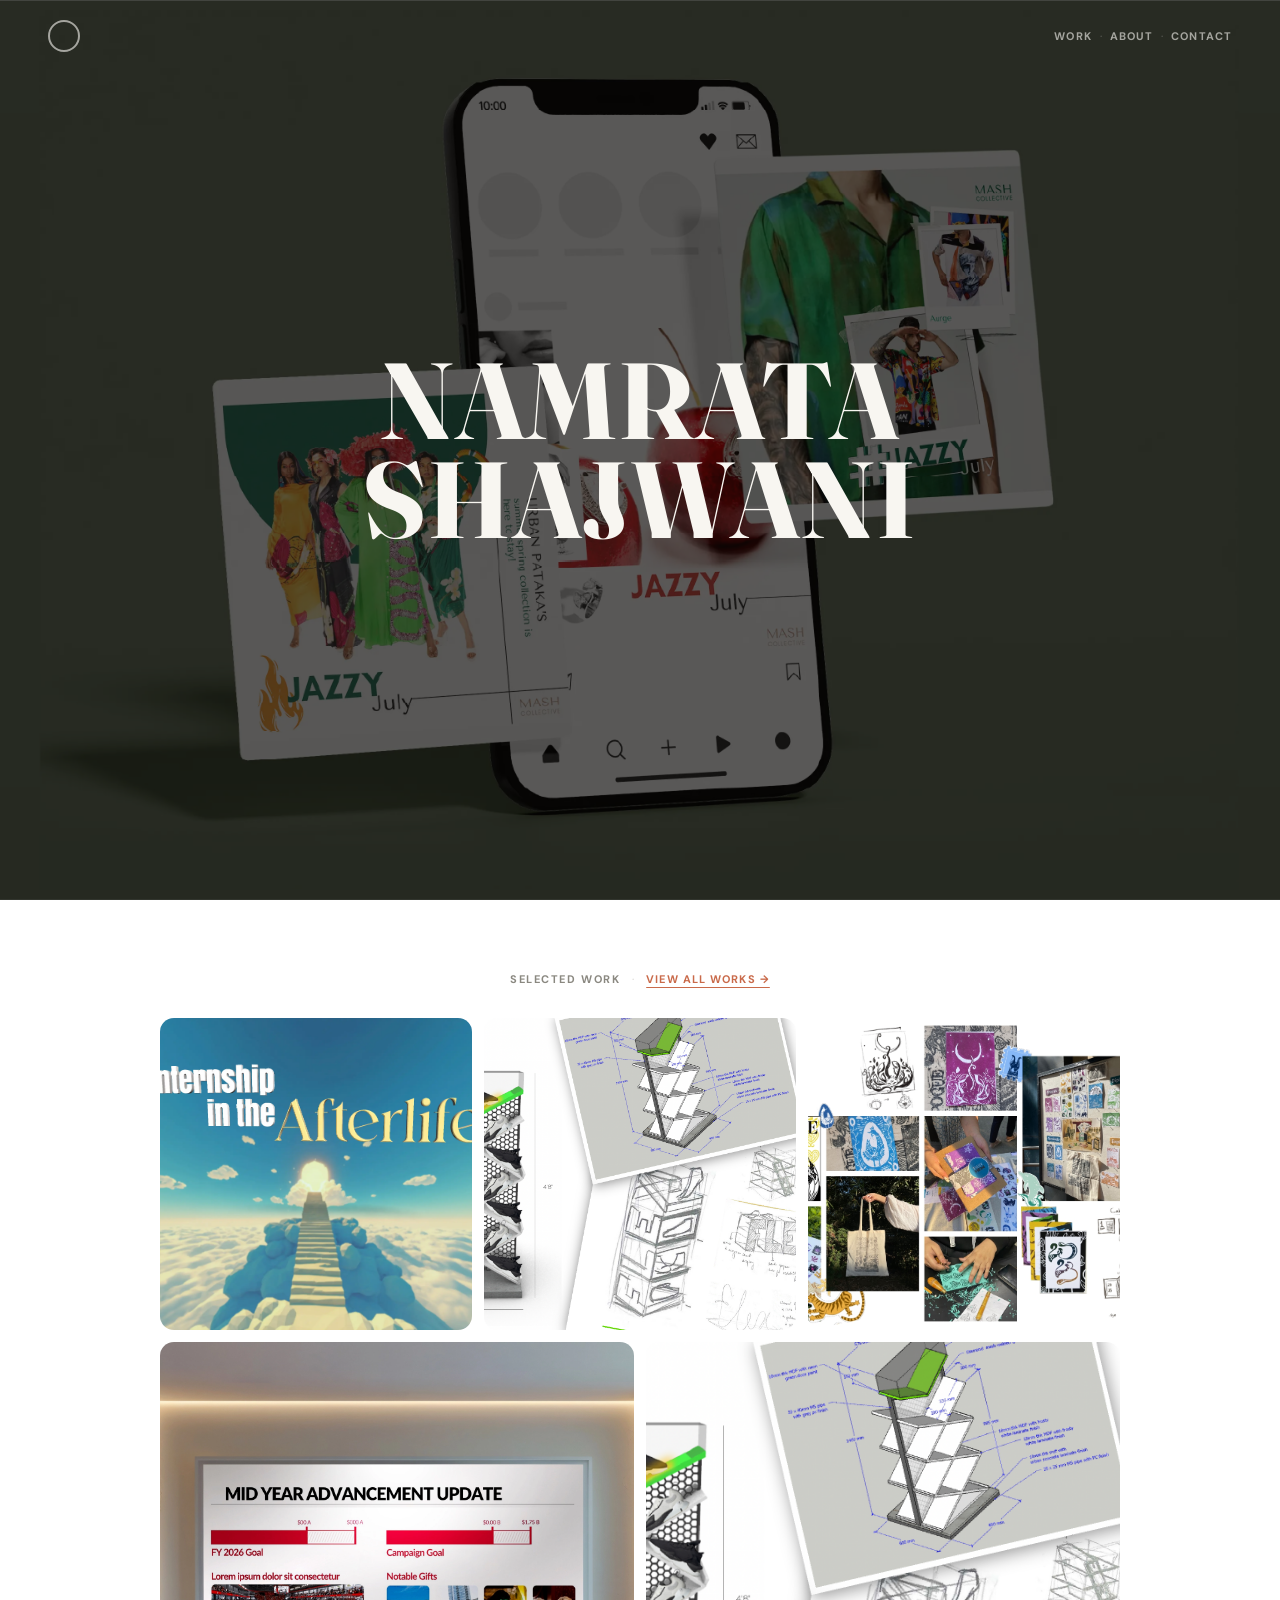
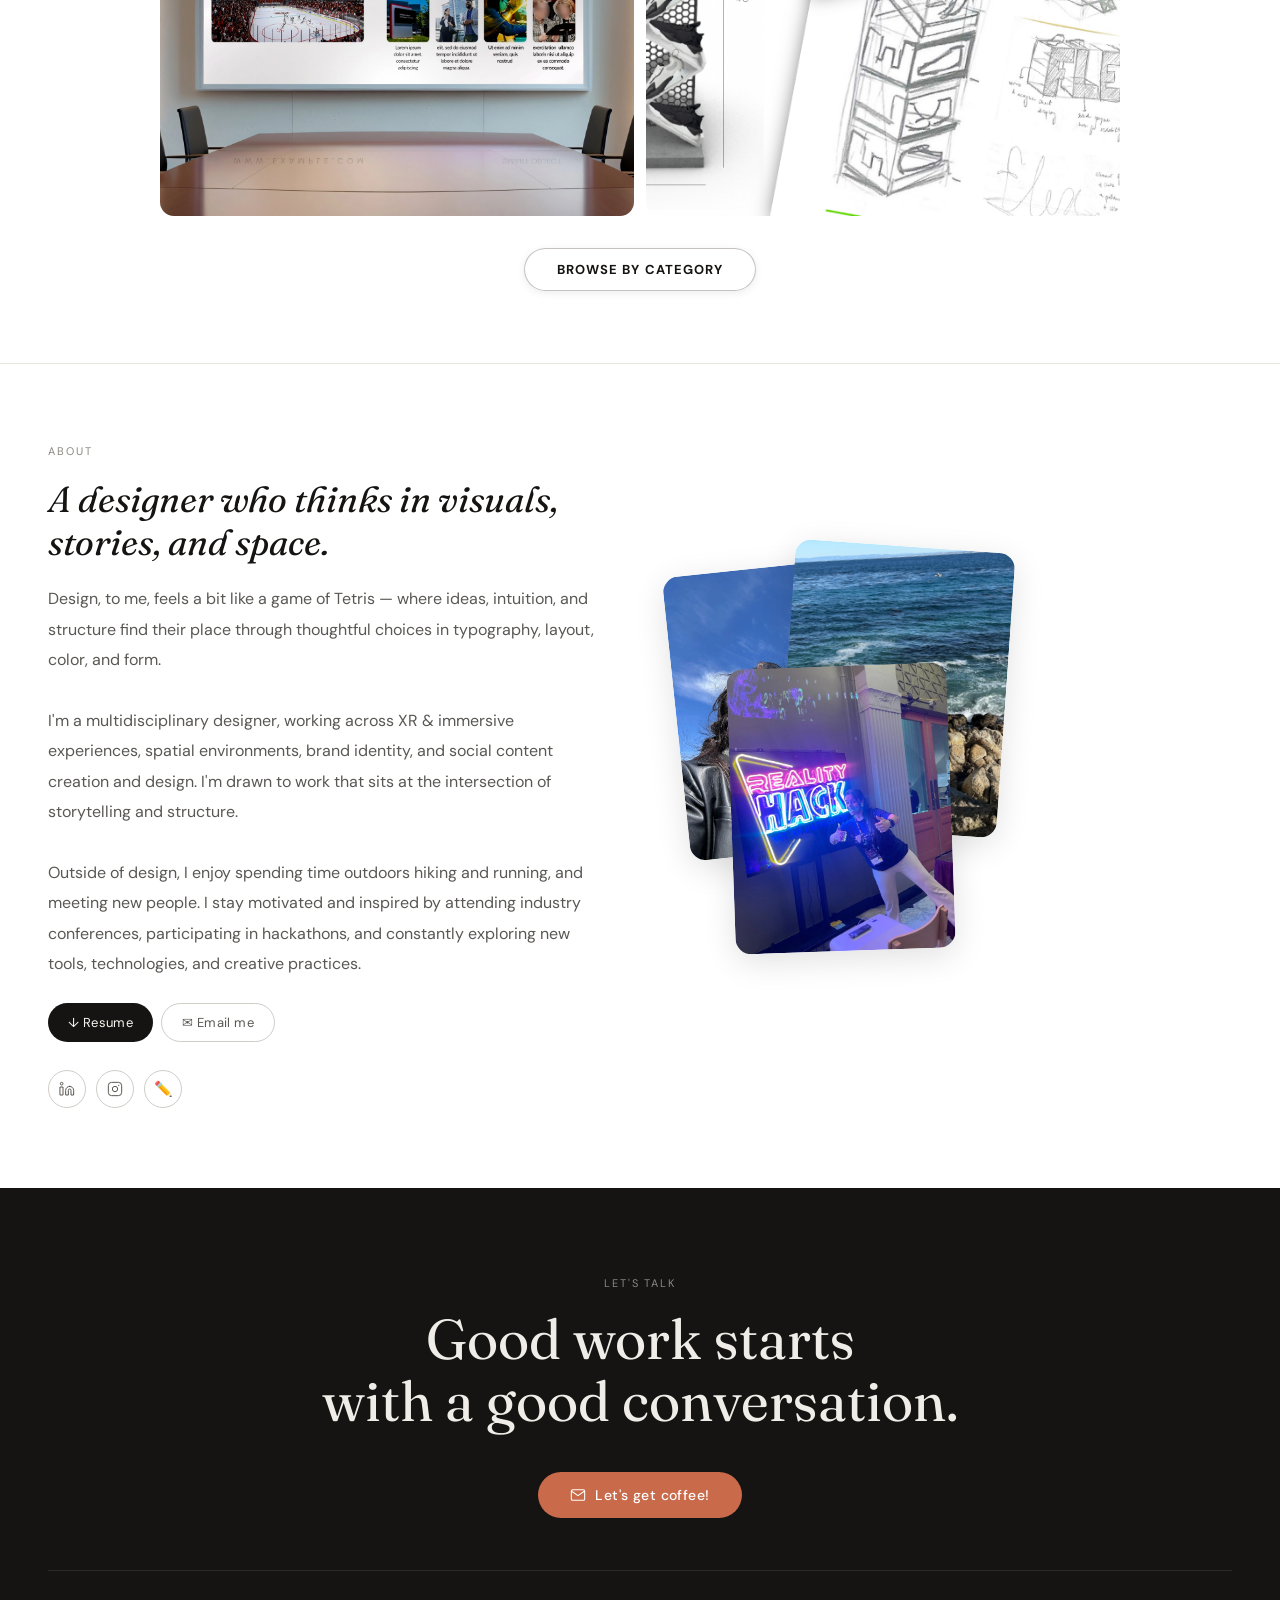
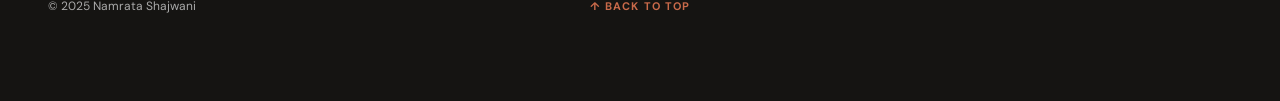
==== commit 3502a427: "2 projects in" ====
--- a/index.html
+++ b/index.html
@@ -70,7 +70,7 @@
       <a class="grid-card" href="work/hew.html"><img src="images/thumbnail/hew-hero.webp" alt="HEW" loading="lazy"><div class="g-overlay"></div><div class="g-info"><div class="g-cat">Graphic Design</div><div class="g-title">HEW</div></div></a>
     </div>
     <div class="proj-row r2">
-      <a class="grid-card" href="work/co-chair-presentation.html"><img src="images/dome-interior.webp" alt="Co-Chair Presentation" loading="lazy"><div class="g-overlay"></div><div class="g-info"><div class="g-cat">Brand Systems & Comms</div><div class="g-title">Co-Chair Presentation</div></div></a>
+      <a class="grid-card" href="work/cc-presentation.html"><img src="images/thumbnail/cc-presentation-hero.webp" alt="Campaign Champion Presentation" loading="lazy"><div class="g-overlay"></div><div class="g-info"><div class="g-cat">Brand Systems & Comms</div><div class="g-title">Campaign Champion Presentation</div></div></a>
       <a class="grid-card" href="work/pooja-keyur.html"><img src="images/visual-merchandising.webp" alt="Pooja Keyur" loading="lazy"><div class="g-overlay"></div><div class="g-info"><div class="g-cat">Social & Content</div><div class="g-title">Pooja Keyur</div></div></a>
     </div>
   </div>
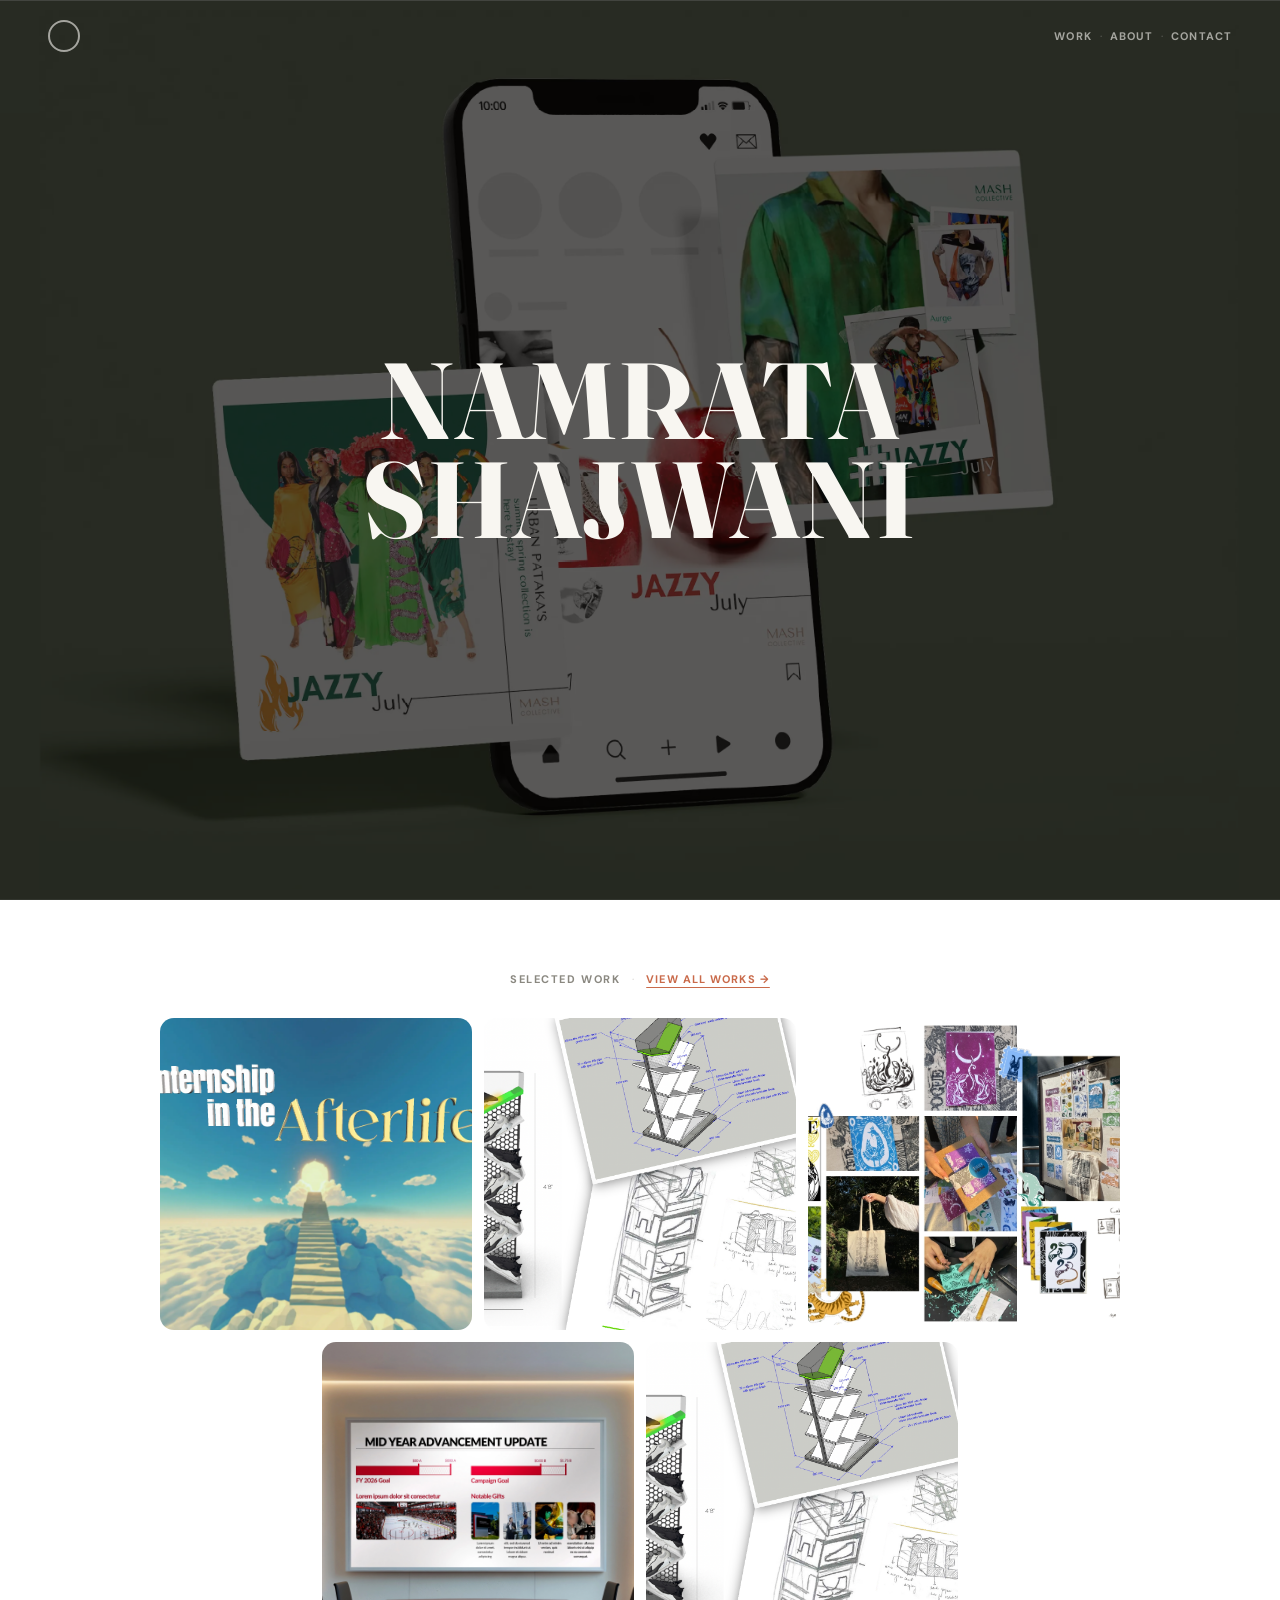
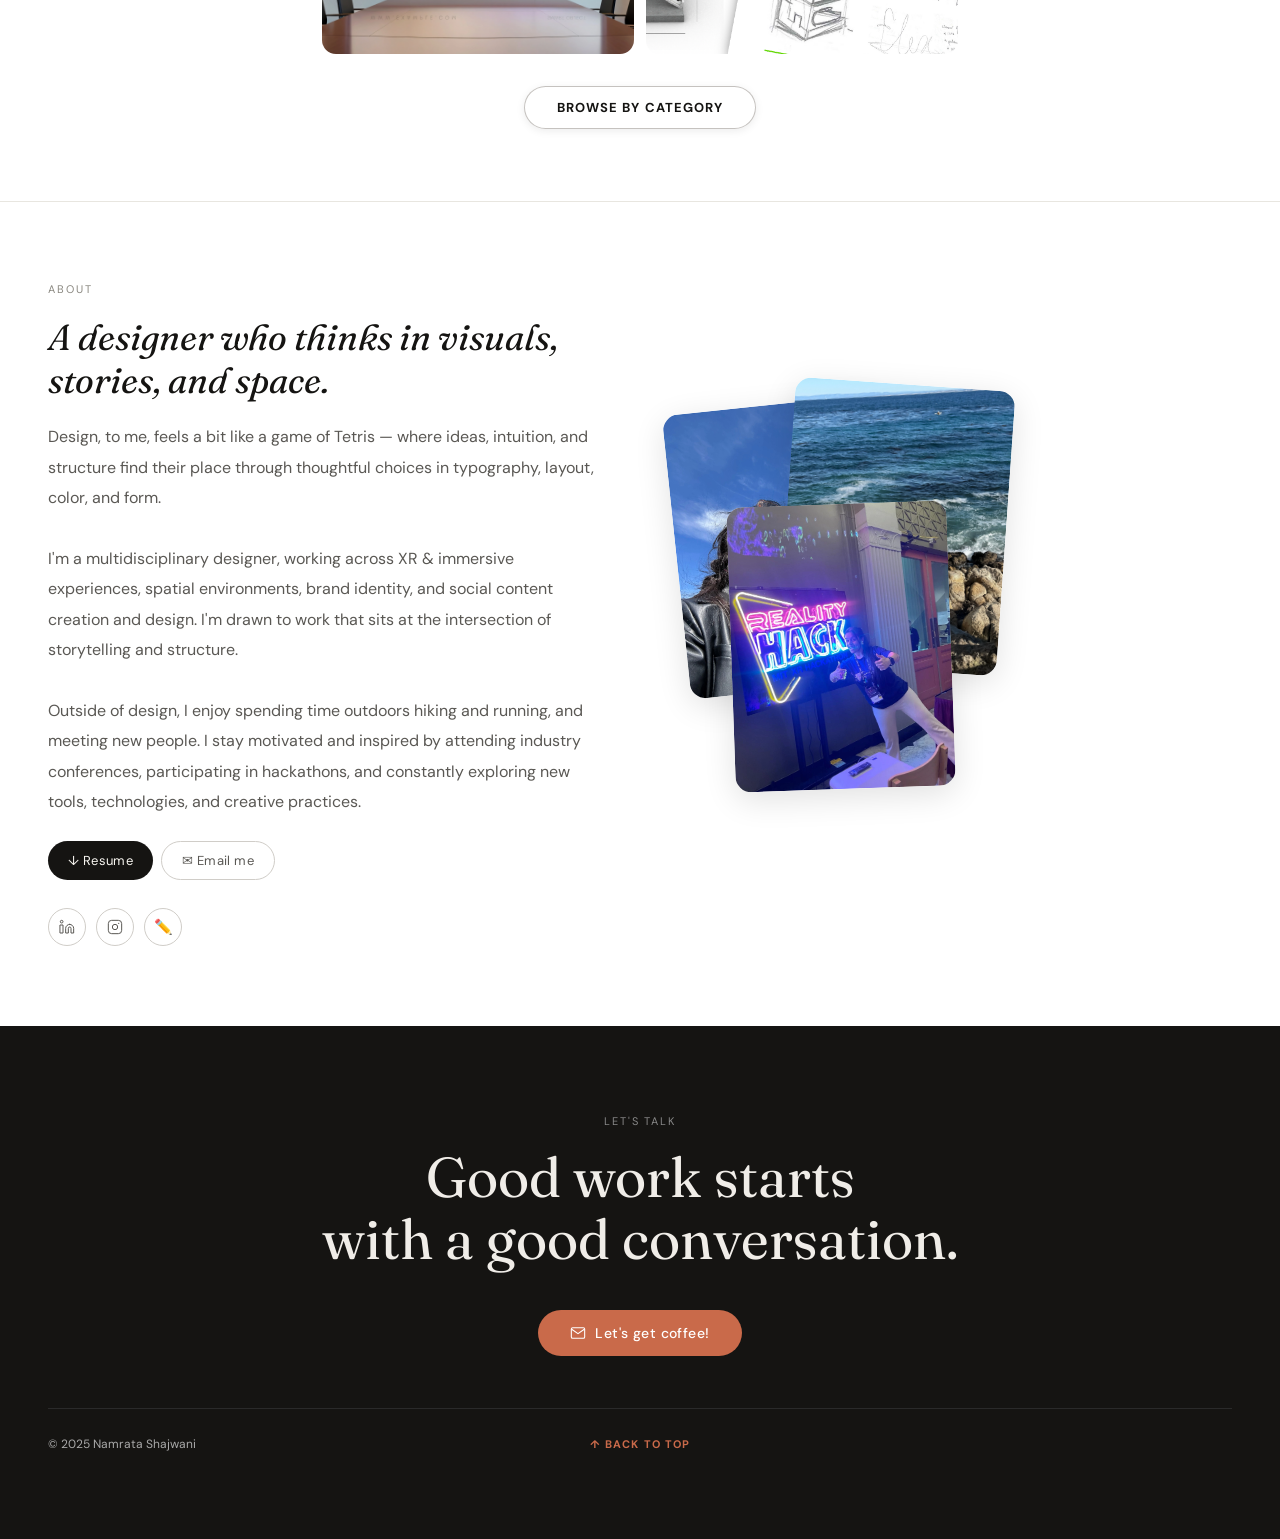
==== commit b10ac4aa: "Update index.html" ====
--- a/index.html
+++ b/index.html
@@ -3,7 +3,8 @@
 <head>
 <meta charset="UTF-8">
 <meta name="viewport" content="width=device-width, initial-scale=1.0">
-<title>Namrata Shajwani</title>
+<title>Namrata Shajwani — Multidisciplinary Designer</title>
+<meta name="description" content="Portfolio of Namrata Shajwani — a multidisciplinary designer working across XR & immersive experiences, spatial environments, brand identity, and social content design.">
 <link href="https://fonts.googleapis.com/css2?family=Fraunces:ital,wght@0,300;0,400;0,500;0,700;1,300;1,400&family=DM+Sans:wght@300;400;500;700&display=swap" rel="stylesheet">
 <link rel="stylesheet" href="css/style.css">
 <link rel="stylesheet" href="css/home.css">
@@ -69,9 +70,9 @@
       <a class="grid-card" href="work/flex-footwear-fixture.html"><img src="images/thumbnail/visual-merchandising.webp" alt="FLEX Fixture" loading="lazy"><div class="g-overlay"></div><div class="g-info"><div class="g-cat">Spatial Experiences</div><div class="g-title">FLEX Footwear Fixture</div></div></a>
       <a class="grid-card" href="work/hew.html"><img src="images/thumbnail/hew-hero.webp" alt="HEW" loading="lazy"><div class="g-overlay"></div><div class="g-info"><div class="g-cat">Graphic Design</div><div class="g-title">HEW</div></div></a>
     </div>
-    <div class="proj-row r2">
-      <a class="grid-card" href="work/cc-presentation.html"><img src="images/thumbnail/cc-presentation-hero.webp" alt="Campaign Champion Presentation" loading="lazy"><div class="g-overlay"></div><div class="g-info"><div class="g-cat">Brand Systems & Comms</div><div class="g-title">Campaign Champion Presentation</div></div></a>
-      <a class="grid-card" href="work/pooja-keyur.html"><img src="images/visual-merchandising.webp" alt="Pooja Keyur" loading="lazy"><div class="g-overlay"></div><div class="g-info"><div class="g-cat">Social & Content</div><div class="g-title">Pooja Keyur</div></div></a>
+    <div class="proj-row" style="display:grid;grid-template-columns:repeat(6,1fr);gap:12px">
+      <a class="grid-card" style="grid-column:2/4" href="work/cc-presentation.html"><img src="images/thumbnail/cc-presentation-hero.webp" alt="Campaign Champion Presentation" loading="lazy"><div class="g-overlay"></div><div class="g-info"><div class="g-cat">Brand Systems & Comms</div><div class="g-title">Campaign Champion Presentation</div></div></a>
+      <a class="grid-card" style="grid-column:4/6" href="work/pooja-keyur.html"><img src="images/visual-merchandising.webp" alt="Pooja Keyur" loading="lazy"><div class="g-overlay"></div><div class="g-info"><div class="g-cat">Social & Content</div><div class="g-title">Pooja Keyur</div></div></a>
     </div>
   </div>
   <div class="cat-wrap">
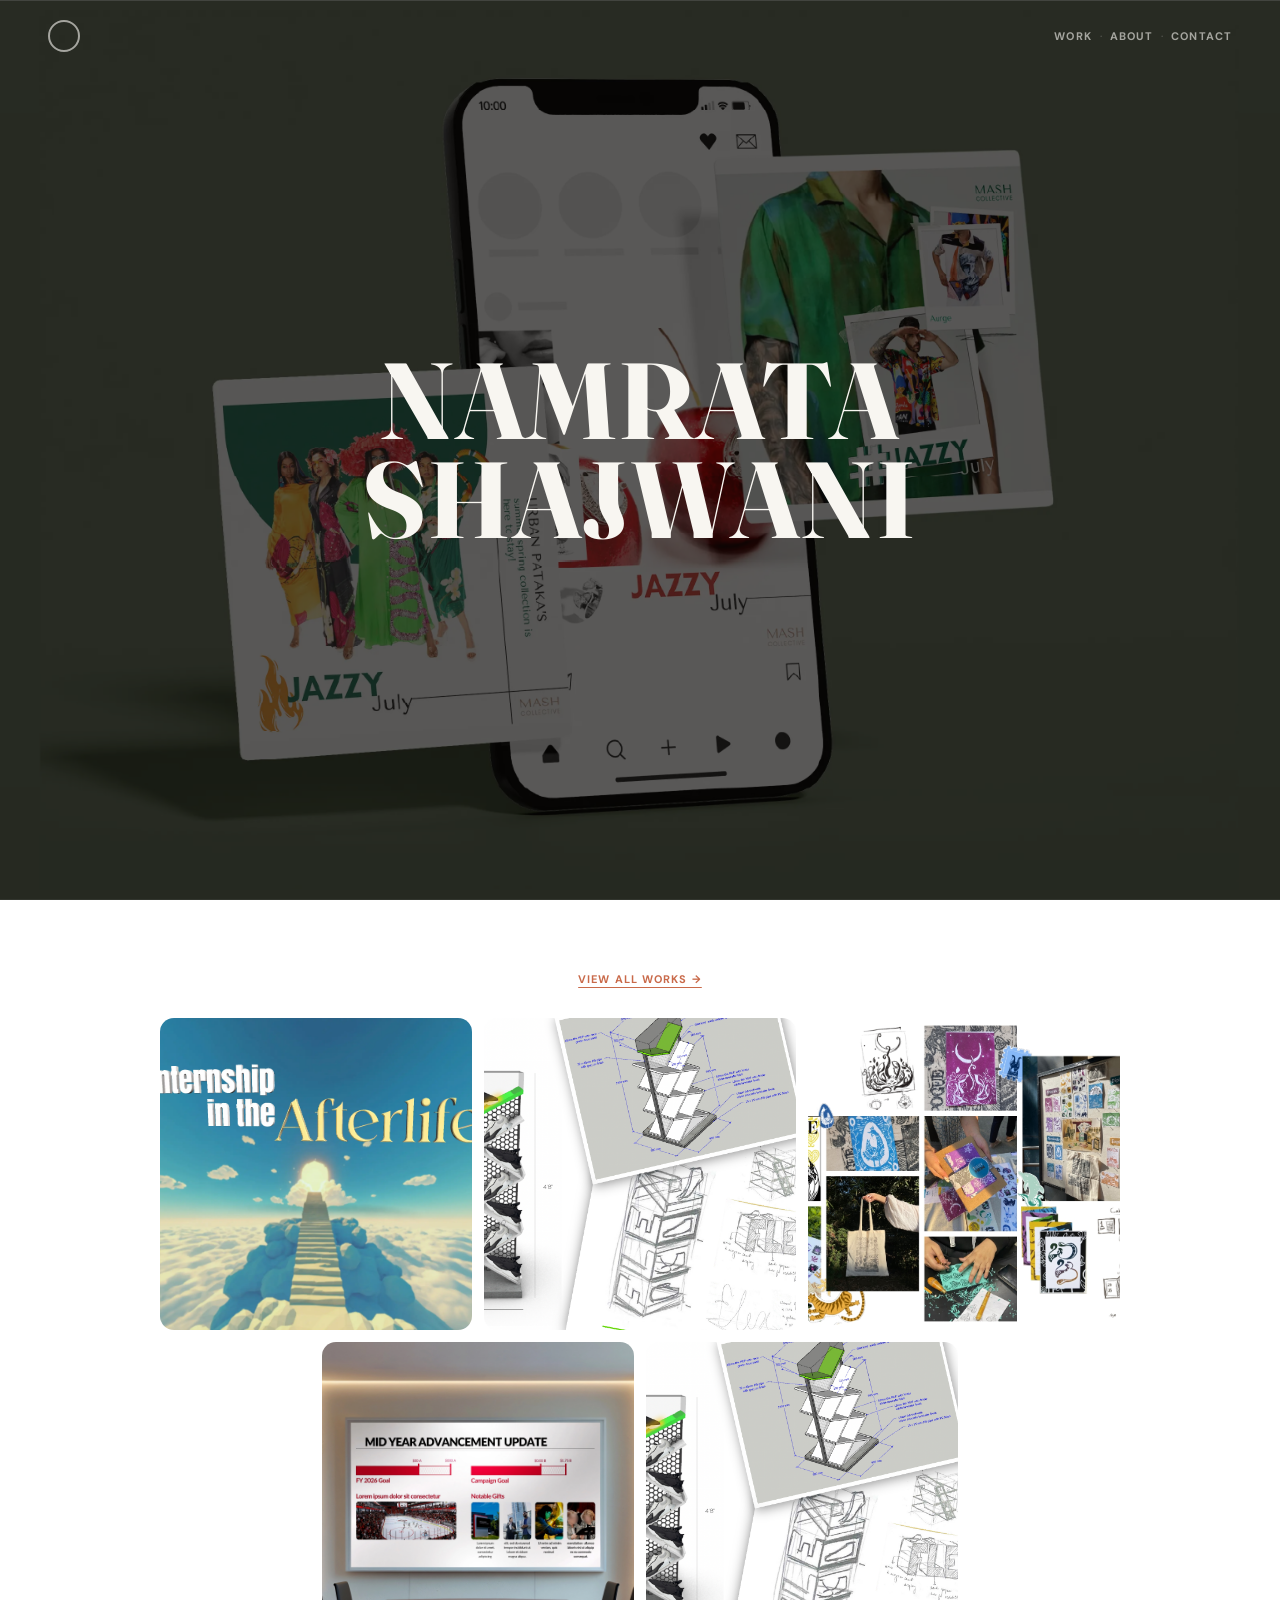
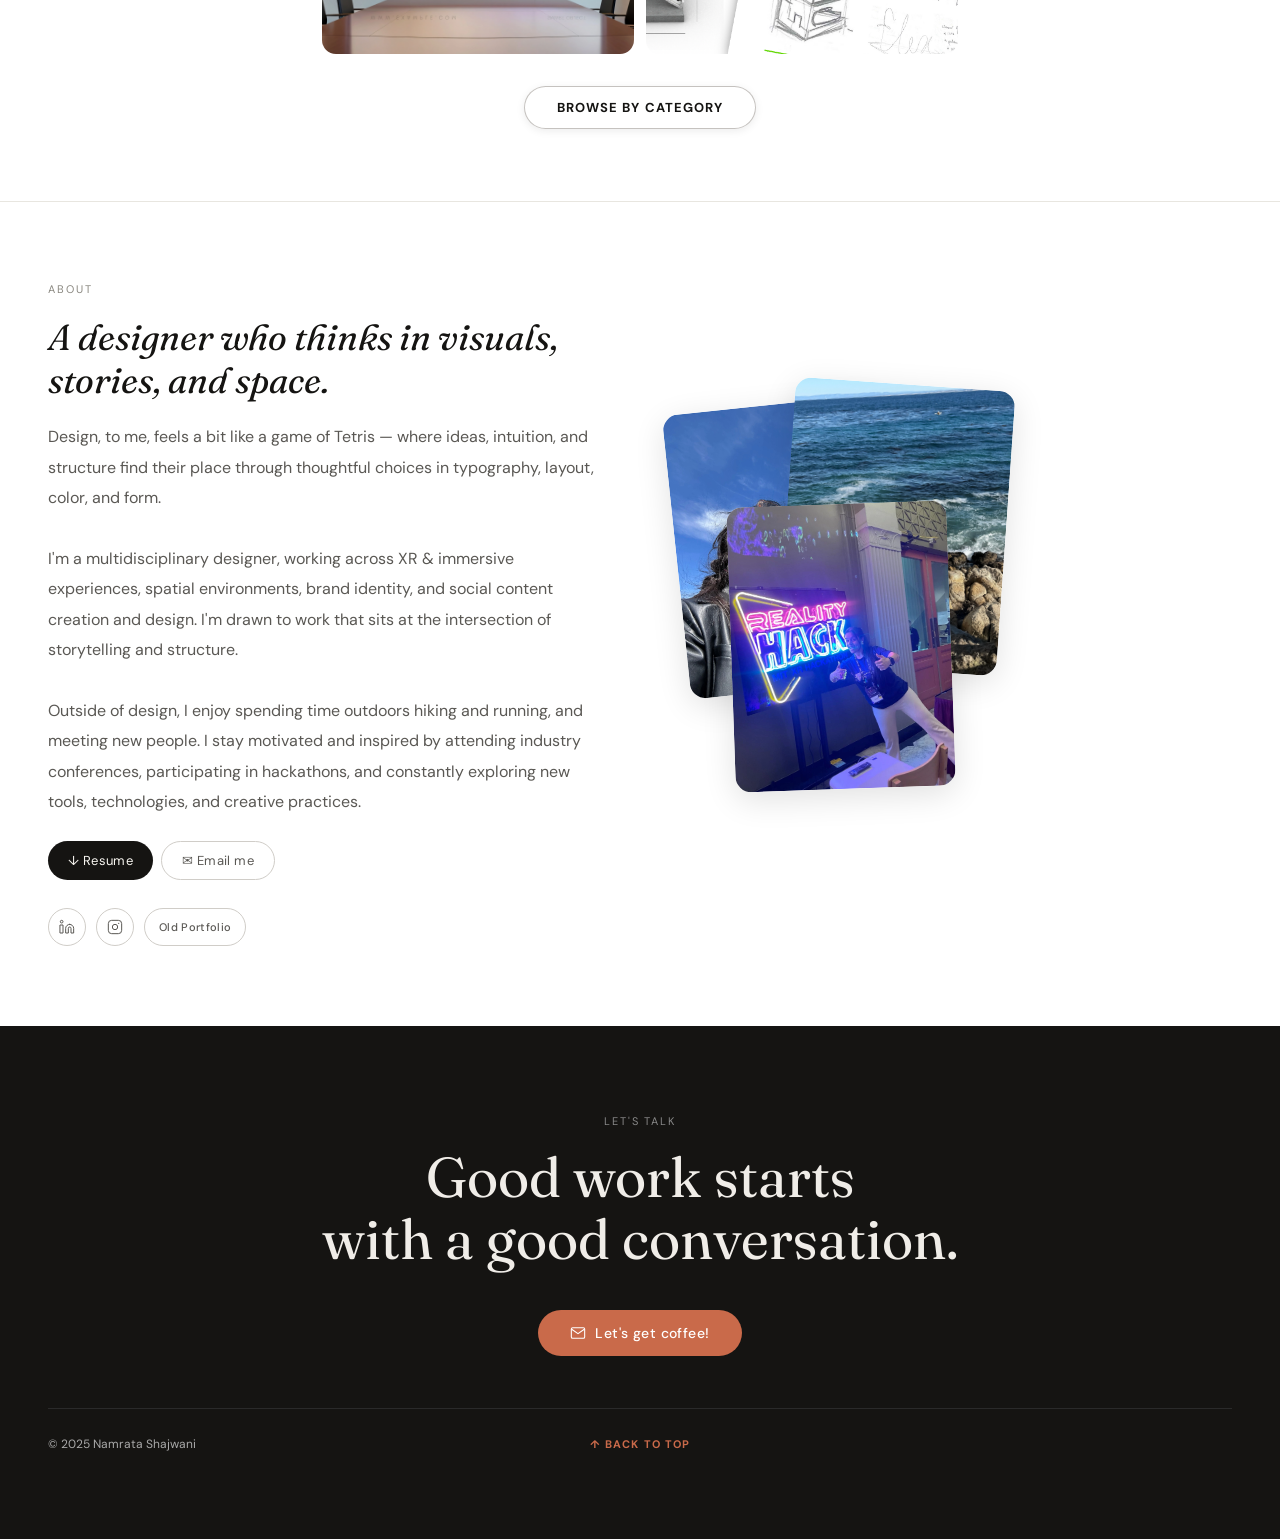
==== commit fd15a6a1: "XR design caption change + all projects toggle off" ====
--- a/index.html
+++ b/index.html
@@ -60,8 +60,6 @@
 <div class="section" id="work">
   <div class="section-inner">
   <div class="sec-eyebrow-row">
-    <span class="sec-label">Selected Work</span>
-    <span class="sec-divider">·</span>
     <a class="view-all" href="work/all.html">View all works →</a>
   </div>
   <div class="proj-rows">
@@ -112,7 +110,7 @@
         <a class="icon-link" href="https://instagram.com/namratashajwani" target="_blank" title="Instagram">
           <svg width="16" height="16" viewBox="0 0 24 24" fill="none"><rect x="2" y="2" width="20" height="20" rx="5" stroke="#5A5854" stroke-width="1.5"/><circle cx="12" cy="12" r="4" stroke="#5A5854" stroke-width="1.5"/><circle cx="17.5" cy="6.5" r="1" fill="#5A5854"/></svg>
         </a>
-        <a class="icon-link" href="assets/namrata-portfolio.pdf" target="_blank" title="Portfolio PDF"><span>✏️</span></a>
+        <a class="icon-link" href="assets/namrata-portfolio.pdf" target="_blank" title="Old Portfolio" style="width:auto;border-radius:100px;padding:0 14px;font-size:11px;font-weight:500;color:#5A5854;letter-spacing:.03em">Old Portfolio</a>
       </div>
     </div>
 
